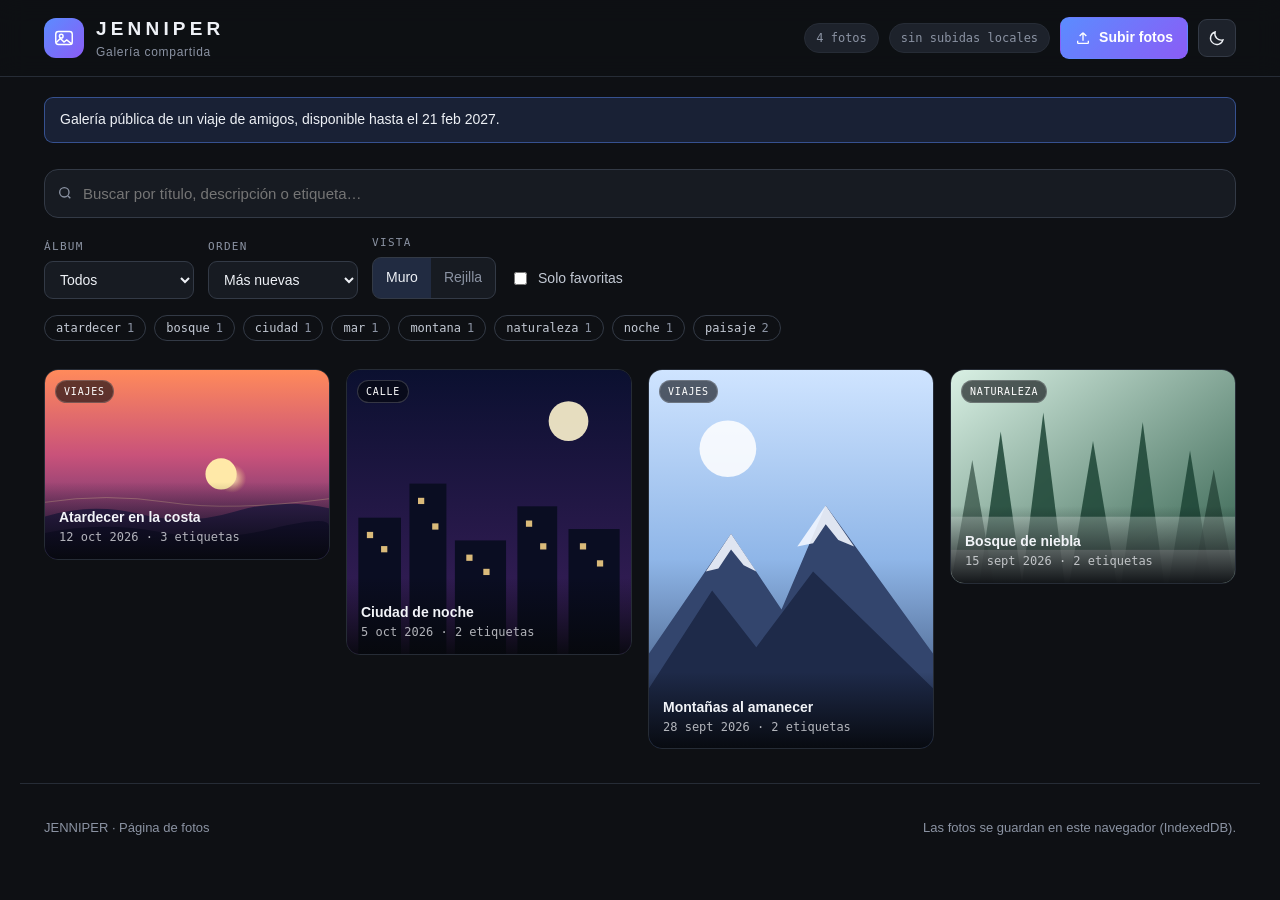
==== index.html @ 77d4f64d "JENNIPER: galeria de fotos para GitLab Pages (muro, lightbox, manifests, herramientas R2)" ====
<!DOCTYPE html>
<html lang="es" data-theme="dark">
<head>
<meta charset="utf-8">
<meta name="viewport" content="width=device-width, initial-scale=1">
<title>JENNIPER · Galería compartida</title>
<meta name="description" content="Galería de fotos para compartir: sube, organiza por álbumes y etiquetas, comenta y descarga.">
<link rel="stylesheet" href="assets/css/styles.css">
<link rel="icon" href="assets/img/favicon.svg" type="image/svg+xml">
</head>
<body>

<a class="skip" href="#galeria">Saltar al contenido</a>

<header class="top">
  <div class="wrap top-inner">
    <div class="brand">
      <span class="brand-mark" aria-hidden="true">
        <svg viewBox="0 0 24 24" width="22" height="22" fill="none" stroke="currentColor" stroke-width="1.6">
          <rect x="3" y="5" width="18" height="14" rx="3"/><circle cx="9" cy="10" r="2"/><path d="M3.5 17l4.5-4.5 4 4 3-2.5L21 19"/>
        </svg>
      </span>
      <div>
        <h1>JENNIPER</h1>
        <p class="brand-sub">Galería compartida</p>
      </div>
    </div>

    <div class="top-actions">
      <span class="chip chip-quiet" id="statFotos">0 fotos</span>
      <span class="chip chip-quiet" id="statPeso">0 MB</span>
      <button class="btn primary" id="btnSubir">
        <svg viewBox="0 0 24 24" width="16" height="16" fill="none" stroke="currentColor" stroke-width="2"><path d="M12 16V4m0 0L7 9m5-5l5 5"/><path d="M4 16v3a1 1 0 001 1h14a1 1 0 001-1v-3"/></svg>
        Subir fotos
      </button>
      <button class="btn icon" id="btnTema" title="Cambiar tema" aria-label="Cambiar tema">
        <svg viewBox="0 0 24 24" width="18" height="18" fill="none" stroke="currentColor" stroke-width="1.8"><path d="M20 14.5A8.5 8.5 0 019.5 4a8.5 8.5 0 1010.5 10.5z"/></svg>
      </button>
    </div>
  </div>
</header>

<main class="wrap">

  <p class="aviso" id="aviso" hidden></p>

  <!-- ========== barra de herramientas ========== -->
  <section class="toolbar" aria-label="Filtros">
    <div class="search">
      <svg viewBox="0 0 24 24" width="16" height="16" fill="none" stroke="currentColor" stroke-width="2"><circle cx="11" cy="11" r="7"/><path d="M20 20l-3.5-3.5"/></svg>
      <input type="search" id="q" placeholder="Buscar por título, descripción o etiqueta…" aria-label="Buscar fotos">
    </div>

    <div class="toolbar-row">
      <label class="field">
        <span>Álbum</span>
        <select id="fAlbum"><option value="">Todos</option></select>
      </label>
      <label class="field">
        <span>Orden</span>
        <select id="fOrden">
          <option value="nuevas">Más nuevas</option>
          <option value="antiguas">Más antiguas</option>
          <option value="titulo">Título A→Z</option>
          <option value="tamano">Tamaño</option>
        </select>
      </label>
      <div class="field">
        <span>Vista</span>
        <div class="seg" role="group" aria-label="Cambiar vista">
          <button class="seg-btn is-on" data-view="masonry" title="Muro">Muro</button>
          <button class="seg-btn" data-view="grid" title="Rejilla">Rejilla</button>
        </div>
      </div>
      <label class="check">
        <input type="checkbox" id="fFavs"> <span>Solo favoritas</span>
      </label>
    </div>

    <div class="tags" id="fTags" aria-label="Filtrar por etiqueta"></div>
  </section>

  <!-- ========== zona de subida ========== -->
  <section class="uploader" id="uploader" hidden>
    <div class="uploader-head">
      <h2>Nuevas fotos</h2>
      <button class="btn ghost" id="btnCancelarSubida">Cancelar</button>
    </div>
    <div class="uploader-meta">
      <label class="field"><span>Álbum</span><input type="text" id="upAlbum" placeholder="Viajes"></label>
      <label class="field"><span>Etiquetas</span><input type="text" id="upTags" placeholder="paisaje, mar"></label>
      <label class="field"><span>Fecha</span><input type="date" id="upFecha"></label>
    </div>
    <ul class="up-list" id="upList"></ul>
    <div class="uploader-foot">
      <span class="muted" id="upResumen">0 archivos</span>
      <button class="btn primary" id="btnPublicar">Publicar en la galería</button>
    </div>
  </section>

  <!-- ========== galería ========== -->
  <section id="galeria" class="galeria masonry" aria-live="polite"></section>

  <div class="empty" id="vacio" hidden>
    <h3>No hay fotos que mostrar</h3>
    <p>Sube imágenes o cambia los filtros de búsqueda.</p>
  </div>
</main>

<footer class="foot wrap">
  <span>JENNIPER · Página de fotos</span>
  <span class="muted">Las fotos se guardan en este navegador (IndexedDB).</span>
</footer>

<!-- ========== lightbox ========== -->
<div class="lb" id="lb" hidden aria-modal="true" role="dialog" aria-label="Visor de foto">
  <button class="lb-close" id="lbClose" aria-label="Cerrar">
    <svg viewBox="0 0 24 24" width="20" height="20" fill="none" stroke="currentColor" stroke-width="2"><path d="M6 6l12 12M18 6L6 18"/></svg>
  </button>
  <button class="lb-nav lb-prev" id="lbPrev" aria-label="Anterior">
    <svg viewBox="0 0 24 24" width="24" height="24" fill="none" stroke="currentColor" stroke-width="2"><path d="M15 5l-7 7 7 7"/></svg>
  </button>
  <button class="lb-nav lb-next" id="lbNext" aria-label="Siguiente">
    <svg viewBox="0 0 24 24" width="24" height="24" fill="none" stroke="currentColor" stroke-width="2"><path d="M9 5l7 7-7 7"/></svg>
  </button>

  <figure class="lb-figure">
    <img id="lbImg" alt="">
    <figcaption class="lb-cap">
      <div class="lb-titulo">
        <h3 id="lbTitle"></h3>
        <p id="lbMeta" class="muted"></p>
      </div>

      <div class="lb-acciones">
        <button class="btn ghost" id="lbFav" title="Marcar como favorita">
          <span id="lbFavIcon">♡</span> <span id="lbFavTxt">Favorita</span>
        </button>
        <button class="btn ghost" id="lbCopiar" title="Copiar enlace a esta foto">Copiar enlace</button>
        <button class="btn ghost" id="lbDescargar" title="Descargar imagen">Descargar</button>
        <button class="btn danger" id="lbBorrar" title="Eliminar foto">Eliminar</button>
      </div>

      <div class="lb-tags" id="lbTags"></div>

      <div class="lb-comments">
        <h4>Comentarios <span class="muted" id="lbNumComments"></span></h4>
        <ul id="lbComments" class="comments"></ul>
        <form class="comment-form" id="lbForm">
          <input type="text" id="lbAutor" placeholder="Tu nombre" aria-label="Tu nombre" maxlength="40">
          <input type="text" id="lbTexto" placeholder="Escribe un comentario…" aria-label="Comentario" maxlength="500" required>
          <button class="btn" type="submit">Enviar</button>
        </form>
      </div>
    </figcaption>
  </figure>
</div>

<!-- ========== toast ========== -->
<div class="toasts" id="toasts" aria-live="polite"></div>

<input type="file" id="fileInput" accept="image/*" multiple hidden>
<input type="file" id="dropInput" accept="image/*" multiple hidden>

<script src="assets/js/db.js"></script>
<script src="assets/js/app.js"></script>
</body>
</html>
---- assets/css/styles.css ----
/* =========================================================
   JENNIPER · Galería compartida — estilos
   Tema oscuro por defecto, tema claro con data-theme="light"
   ========================================================= */

:root{
  --bg:#0e1014;
  --bg-soft:#15181e;
  --surface:#171b22;
  --surface-2:#1d222b;
  --ink:#eef1f6;
  --ink-soft:#c3c9d4;
  --muted:#8b93a3;
  --line:#262c36;
  --line-strong:#333a46;
  --accent:#5b8cff;
  --accent-2:#8b5cf6;
  --accent-soft:rgba(91,140,255,.14);
  --danger:#ef5a5a;
  --ok:#3fbf7f;
  --radius:14px;
  --radius-sm:9px;
  --shadow:0 10px 30px rgba(0,0,0,.35);
  --mono:ui-monospace,SFMono-Regular,Menlo,Consolas,monospace;
  --sans:-apple-system,BlinkMacSystemFont,"Segoe UI",Roboto,Helvetica,Arial,sans-serif;
}

[data-theme="light"]{
  --bg:#f6f6f4;
  --bg-soft:#ffffff;
  --surface:#ffffff;
  --surface-2:#f1f2f4;
  --ink:#15181d;
  --ink-soft:#3c424c;
  --muted:#6b7280;
  --line:#e4e4df;
  --line-strong:#d2d2cb;
  --accent:#2f6bdc;
  --accent-2:#6d3fd6;
  --accent-soft:rgba(47,107,220,.10);
  --shadow:0 10px 28px rgba(20,24,30,.12);
}

*{box-sizing:border-box}
html{scroll-behavior:smooth}
body{
  margin:0;background:var(--bg);color:var(--ink);
  font-family:var(--sans);font-size:16px;line-height:1.55;
  -webkit-font-smoothing:antialiased;
}
img{max-width:100%;display:block}
a{color:inherit}
.muted{color:var(--muted)}
.wrap{max-width:1240px;margin:0 auto;padding:0 24px}
.skip{position:absolute;left:-9999px}
.skip:focus{left:12px;top:12px;background:var(--surface);padding:8px 12px;border-radius:8px;z-index:100}

/* ---------------- header ---------------- */
.top{
  position:sticky;top:0;z-index:40;
  background:color-mix(in srgb, var(--bg) 88%, transparent);
  backdrop-filter:blur(12px);
  border-bottom:1px solid var(--line);
}
.top-inner{display:flex;align-items:center;justify-content:space-between;gap:16px;padding-top:14px;padding-bottom:14px;flex-wrap:wrap}
.brand{display:flex;align-items:center;gap:12px}
.brand-mark{
  display:grid;place-items:center;width:40px;height:40px;border-radius:12px;
  background:linear-gradient(135deg,var(--accent),var(--accent-2));color:#fff;flex:none;
}
.brand h1{margin:0;font-size:19px;letter-spacing:.22em;font-weight:600}
.brand-sub{margin:0;font-size:12px;color:var(--muted);letter-spacing:.06em}
.top-actions{display:flex;align-items:center;gap:10px;flex-wrap:wrap}

/* ---------------- botones ---------------- */
.btn{
  display:inline-flex;align-items:center;gap:8px;cursor:pointer;
  background:var(--surface-2);color:var(--ink);border:1px solid var(--line-strong);
  padding:9px 14px;border-radius:var(--radius-sm);font:inherit;font-size:14px;
  transition:transform .08s ease, background .15s ease, border-color .15s ease;
}
.btn:hover{background:color-mix(in srgb,var(--surface-2) 70%, var(--accent) 30%);border-color:var(--accent)}
.btn:active{transform:translateY(1px)}
.btn.primary{background:linear-gradient(135deg,var(--accent),var(--accent-2));border-color:transparent;color:#fff;font-weight:600}
.btn.primary:hover{filter:brightness(1.08)}
.btn.ghost{background:transparent}
.btn.danger{background:transparent;border-color:color-mix(in srgb,var(--danger) 45%, transparent);color:var(--danger)}
.btn.danger:hover{background:color-mix(in srgb,var(--danger) 16%, transparent);border-color:var(--danger)}
.btn.icon{padding:9px;width:38px;height:38px;justify-content:center}
.chip{
  display:inline-flex;align-items:center;gap:6px;padding:5px 11px;border-radius:999px;
  font-size:12px;font-family:var(--mono);background:var(--surface-2);border:1px solid var(--line);
}
.chip-quiet{color:var(--muted)}
.chip-tag{
  cursor:pointer;background:transparent;border:1px solid var(--line-strong);color:var(--ink-soft);
  transition:background .15s,border-color .15s,color .15s;
}
.chip-tag:hover{border-color:var(--accent);color:var(--ink)}
.chip-tag.is-on{background:var(--accent-soft);border-color:var(--accent);color:var(--ink)}
.chip-local{border-color:color-mix(in srgb,var(--ok) 50%, transparent);color:var(--ok)}

/* ---------------- aviso de cierre ---------------- */
.aviso{
  margin:20px 0 0;padding:11px 15px;border-radius:var(--radius-sm);font-size:14px;
  border:1px solid color-mix(in srgb,var(--accent) 45%, transparent);
  background:var(--accent-soft);color:var(--ink);
}
.aviso.is-cerrada{
  border-color:color-mix(in srgb,var(--danger) 55%, transparent);
  background:color-mix(in srgb,var(--danger) 12%, transparent);
}
body.galeria-cerrada .toolbar,
body.galeria-cerrada .galeria,
body.galeria-cerrada .empty{display:none}

/* ---------------- toolbar ---------------- */
.toolbar{padding:26px 0 6px}
.search{position:relative;display:flex;align-items:center;gap:9px}
.search svg{position:absolute;left:13px;color:var(--muted);pointer-events:none}
.search input{
  width:100%;background:var(--surface);border:1px solid var(--line-strong);color:var(--ink);
  padding:12px 14px 12px 38px;border-radius:var(--radius);font:inherit;font-size:15px;
}
.search input:focus{outline:none;border-color:var(--accent);box-shadow:0 0 0 3px var(--accent-soft)}
.toolbar-row{display:flex;flex-wrap:wrap;gap:14px;align-items:end;margin-top:16px}
.field{display:flex;flex-direction:column;gap:6px}
.field>span{font-size:11px;letter-spacing:.12em;text-transform:uppercase;color:var(--muted);font-family:var(--mono)}
.field input,.field select{
  background:var(--surface);border:1px solid var(--line-strong);color:var(--ink);
  padding:9px 11px;border-radius:var(--radius-sm);font:inherit;font-size:14px;min-width:150px;
}
.field input:focus,.field select:focus{outline:none;border-color:var(--accent)}
.check{display:inline-flex;align-items:center;gap:8px;font-size:14px;color:var(--ink-soft);padding-bottom:9px}
.seg{display:inline-flex;background:var(--surface);border:1px solid var(--line-strong);border-radius:var(--radius-sm);overflow:hidden}
.seg-btn{
  cursor:pointer;background:transparent;border:0;color:var(--muted);padding:9px 13px;font:inherit;font-size:14px;
}
.seg-btn.is-on{background:var(--accent-soft);color:var(--ink)}
.tags{display:flex;flex-wrap:wrap;gap:8px;margin-top:16px;min-height:10px}

/* ---------------- uploader ---------------- */
.uploader{
  margin:22px 0 0;background:var(--surface);border:1px solid var(--line-strong);
  border-radius:var(--radius);padding:18px;
}
.uploader-head{display:flex;align-items:center;justify-content:space-between;gap:12px}
.uploader-head h2{margin:0;font-size:16px;letter-spacing:.02em}
.uploader-meta{display:flex;flex-wrap:wrap;gap:14px;margin:16px 0}
.up-list{list-style:none;margin:0;padding:0;display:flex;flex-direction:column;gap:10px;max-height:340px;overflow:auto}
.up-item{
  display:flex;align-items:center;gap:12px;background:var(--surface-2);
  border:1px solid var(--line);border-radius:var(--radius-sm);padding:8px;
}
.up-item img{width:62px;height:62px;object-fit:cover;border-radius:8px;flex:none;background:var(--bg-soft)}
.up-item .up-name{font-size:12px;color:var(--muted);font-family:var(--mono);margin:0 0 4px;word-break:break-all}
.up-item input{flex:1;min-width:140px}
.up-item input[type=text]{
  background:var(--bg-soft);border:1px solid var(--line);color:var(--ink);
  padding:8px 10px;border-radius:8px;font:inherit;font-size:14px;
}
.up-item input[type=text]:focus{outline:none;border-color:var(--accent)}
.uploader-foot{display:flex;align-items:center;justify-content:space-between;gap:12px;margin-top:16px;flex-wrap:wrap}

/* ---------------- galería ---------------- */
.galeria{margin-top:22px}
.galeria.masonry{column-count:4;column-gap:16px}
.galeria.grid{display:grid;grid-template-columns:repeat(auto-fill,minmax(240px,1fr));gap:16px}

.card{
  position:relative;break-inside:avoid;margin:0 0 16px;border-radius:var(--radius);
  overflow:hidden;background:var(--surface);border:1px solid var(--line);
  cursor:zoom-in;transition:transform .18s ease, box-shadow .18s ease, border-color .18s ease;
}
.galeria.grid .card{margin:0;aspect-ratio:4/3}
.card:hover{transform:translateY(-3px);box-shadow:var(--shadow);border-color:var(--line-strong)}
.card img{width:100%;height:auto;background:var(--bg-soft)}
.galeria.grid .card img{height:100%;object-fit:cover}
.card-body{
  position:absolute;left:0;right:0;bottom:0;padding:26px 14px 12px;
  background:linear-gradient(to top, rgba(6,8,12,.92), rgba(6,8,12,0));
  color:#f2f4f8;
}
.card-body h3{margin:0;font-size:14px;font-weight:600;line-height:1.3}
.card-body p{margin:2px 0 0;font-size:12px;color:rgba(242,244,248,.72);font-family:var(--mono)}
.card-top{position:absolute;top:10px;left:10px;right:10px;display:flex;justify-content:space-between;gap:8px}
.badge{
  font-size:10px;font-family:var(--mono);letter-spacing:.08em;text-transform:uppercase;
  background:rgba(6,8,12,.62);color:#fff;border:1px solid rgba(255,255,255,.18);
  padding:3px 8px;border-radius:999px;backdrop-filter:blur(6px);
}
.fav-flag{position:absolute;top:10px;right:10px;font-size:16px;color:#ff7aa2;text-shadow:0 1px 6px rgba(0,0,0,.5)}
.fav-flag[hidden]{display:none}
.card-local{position:absolute;bottom:10px;right:10px}

.empty{padding:70px 20px;text-align:center;border:1px dashed var(--line-strong);border-radius:var(--radius);margin-top:22px}
.empty h3{margin:0 0 6px;font-size:18px}
.empty p{margin:0;color:var(--muted)}

/* ---------------- lightbox ---------------- */
.lb{
  position:fixed;inset:0;z-index:80;background:rgba(5,7,10,.92);
  display:grid;place-items:center;padding:24px;backdrop-filter:blur(4px);
}
.lb[hidden]{display:none}
.lb-figure{
  margin:0;display:grid;grid-template-columns:minmax(0,1fr) 340px;gap:0;
  width:min(1180px,100%);max-height:92vh;
  background:var(--bg-soft);border:1px solid var(--line-strong);border-radius:var(--radius);overflow:hidden;
}
.lb-figure img{
  width:100%;height:100%;max-height:92vh;object-fit:contain;background:#05070a;
}
.lb-cap{padding:18px;overflow:auto;max-height:92vh;border-left:1px solid var(--line)}
.lb-titulo h3{margin:0 0 4px;font-size:18px}
.lb-titulo p{margin:0;font-size:12px;font-family:var(--mono)}
.lb-acciones{display:flex;flex-wrap:wrap;gap:8px;margin:16px 0}
.lb-acciones .btn{font-size:13px;padding:8px 11px}
.lb-tags{display:flex;flex-wrap:wrap;gap:6px;margin-bottom:16px}
.lb-comments{border-top:1px solid var(--line);padding-top:14px}
.lb-comments h4{margin:0 0 10px;font-size:13px;letter-spacing:.1em;text-transform:uppercase;color:var(--muted);font-family:var(--mono)}
.comments{list-style:none;margin:0 0 12px;padding:0;display:flex;flex-direction:column;gap:10px;max-height:220px;overflow:auto}
.comments li{background:var(--surface);border:1px solid var(--line);border-radius:10px;padding:9px 11px}
.comments .c-head{display:flex;justify-content:space-between;gap:8px;font-size:12px;font-family:var(--mono);color:var(--muted);margin-bottom:3px}
.comments .c-text{margin:0;font-size:14px;white-space:pre-wrap;word-break:break-word}
.comment-form{display:flex;flex-direction:column;gap:8px}
.comment-form input{
  background:var(--surface);border:1px solid var(--line-strong);color:var(--ink);
  padding:9px 11px;border-radius:var(--radius-sm);font:inherit;font-size:14px;width:100%;
}
.comment-form input:focus{outline:none;border-color:var(--accent)}
.lb-close,.lb-nav{
  position:absolute;display:grid;place-items:center;cursor:pointer;
  background:rgba(255,255,255,.08);border:1px solid rgba(255,255,255,.16);color:#fff;
  width:42px;height:42px;border-radius:50%;z-index:2;
}
.lb-close{top:18px;right:18px}
.lb-prev{left:18px;top:50%;transform:translateY(-50%)}
.lb-next{right:18px;top:50%;transform:translateY(-50%)}
.lb-close:hover,.lb-nav:hover{background:rgba(255,255,255,.2)}

/* ---------------- toasts ---------------- */
.toasts{position:fixed;right:18px;bottom:18px;display:flex;flex-direction:column;gap:8px;z-index:120}
.toast{
  background:var(--surface);border:1px solid var(--line-strong);border-left:3px solid var(--accent);
  border-radius:10px;padding:11px 14px;font-size:14px;box-shadow:var(--shadow);max-width:340px;
  animation:pop .18s ease;
}
.toast.ok{border-left-color:var(--ok)}
.toast.err{border-left-color:var(--danger)}
@keyframes pop{from{opacity:0;transform:translateY(8px)}to{opacity:1;transform:none}}

/* ---------------- footer ---------------- */
.foot{display:flex;justify-content:space-between;gap:12px;flex-wrap:wrap;padding-top:34px;padding-bottom:34px;font-size:13px;color:var(--muted);border-top:1px solid var(--line);margin-top:34px}

/* ---------------- responsive ---------------- */
@media (max-width:1100px){
  .galeria.masonry{column-count:3}
  .lb-figure{grid-template-columns:minmax(0,1fr);grid-template-rows:minmax(0,1fr) auto}
  .lb-figure img{max-height:56vh}
  .lb-cap{border-left:0;border-top:1px solid var(--line);max-height:38vh}
}
@media (max-width:760px){
  .wrap{padding:0 16px}
  .galeria.masonry{column-count:2}
  .brand-sub{display:none}
  .toolbar-row{gap:10px}
  .field input,.field select{min-width:0;width:100%}
  .field{flex:1 1 140px}
  .lb{padding:0}
  .lb-figure{width:100%;max-height:100vh;border-radius:0;border:0}
}
@media (max-width:420px){
  .galeria.masonry{column-count:1}
  .galeria.grid{grid-template-columns:1fr 1fr}
}
@media (prefers-reduced-motion:reduce){
  *{animation:none!important;transition:none!important}
}
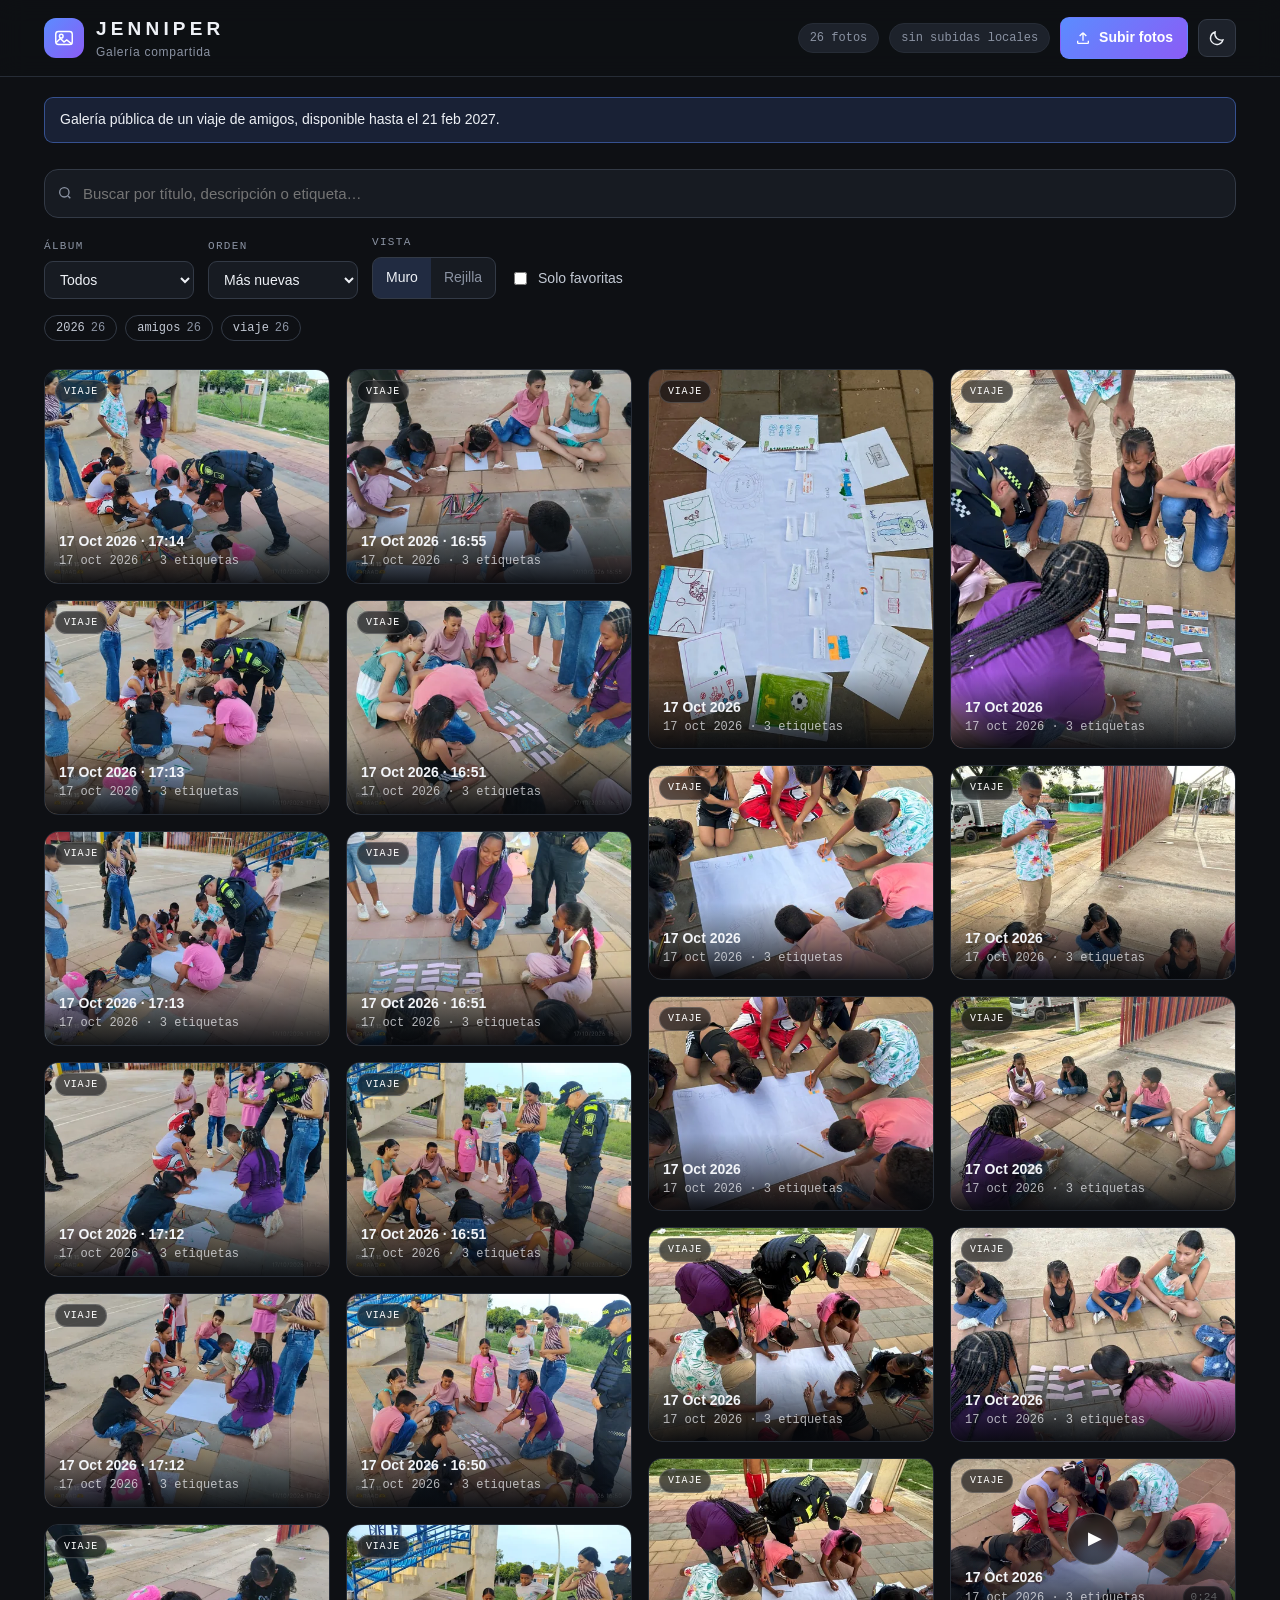
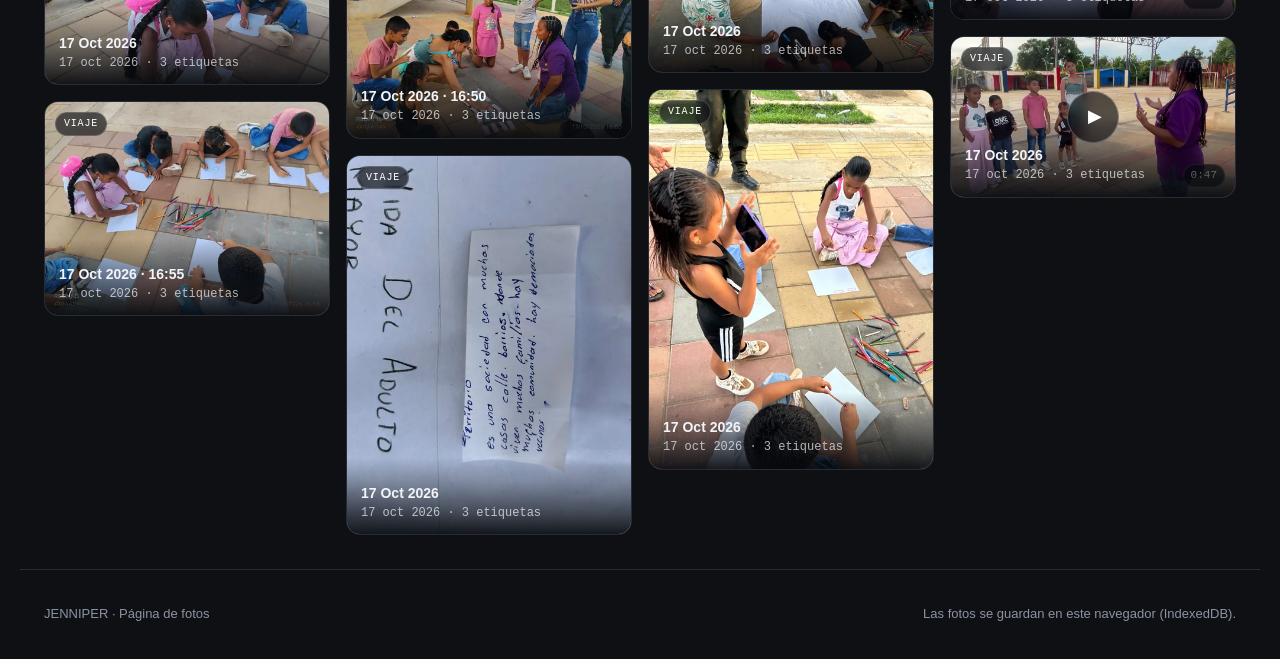
==== commit e8e23c94: "Album real: 24 fotos + 2 videos optimizados, soporte de video en la galeria, workflow de cierre corr" ====
--- a/index.html
+++ b/index.html
@@ -125,7 +125,10 @@
   </button>
 
   <figure class="lb-figure">
-    <img id="lbImg" alt="">
+    <div class="lb-media">
+      <img id="lbImg" alt="">
+      <video id="lbVideo" controls playsinline preload="metadata" hidden></video>
+    </div>
     <figcaption class="lb-cap">
       <div class="lb-titulo">
         <h3 id="lbTitle"></h3>
--- a/assets/css/styles.css
+++ b/assets/css/styles.css
@@ -175,6 +175,7 @@
 .galeria.grid .card{margin:0;aspect-ratio:4/3}
 .card:hover{transform:translateY(-3px);box-shadow:var(--shadow);border-color:var(--line-strong)}
 .card img{width:100%;height:auto;background:var(--bg-soft)}
+.thumb-vacio{width:100%;aspect-ratio:4/3;background:linear-gradient(135deg,var(--surface-2),var(--bg-soft))}
 .galeria.grid .card img{height:100%;object-fit:cover}
 .card-body{
   position:absolute;left:0;right:0;bottom:0;padding:26px 14px 12px;
@@ -192,6 +193,17 @@
 .fav-flag{position:absolute;top:10px;right:10px;font-size:16px;color:#ff7aa2;text-shadow:0 1px 6px rgba(0,0,0,.5)}
 .fav-flag[hidden]{display:none}
 .card-local{position:absolute;bottom:10px;right:10px}
+.play-badge{
+  position:absolute;left:50%;top:50%;transform:translate(-50%,-50%);
+  width:52px;height:52px;border-radius:50%;display:grid;place-items:center;
+  background:rgba(6,8,12,.62);border:1px solid rgba(255,255,255,.28);
+  color:#fff;font-size:18px;padding-left:4px;backdrop-filter:blur(6px);
+}
+.dur{
+  position:absolute;right:10px;bottom:10px;font-family:var(--mono);font-size:11px;
+  background:rgba(6,8,12,.66);color:#fff;padding:2px 7px;border-radius:999px;
+  border:1px solid rgba(255,255,255,.16);
+}
 
 .empty{padding:70px 20px;text-align:center;border:1px dashed var(--line-strong);border-radius:var(--radius);margin-top:22px}
 .empty h3{margin:0 0 6px;font-size:18px}
@@ -211,6 +223,9 @@
 .lb-figure img{
   width:100%;height:100%;max-height:92vh;object-fit:contain;background:#05070a;
 }
+.lb-media{position:relative;display:flex;align-items:center;justify-content:center;min-height:0;background:#05070a}
+.lb-media video{width:100%;max-height:92vh;background:#05070a}
+.lb-media video[hidden]{display:none}
 .lb-cap{padding:18px;overflow:auto;max-height:92vh;border-left:1px solid var(--line)}
 .lb-titulo h3{margin:0 0 4px;font-size:18px}
 .lb-titulo p{margin:0;font-size:12px;font-family:var(--mono)}
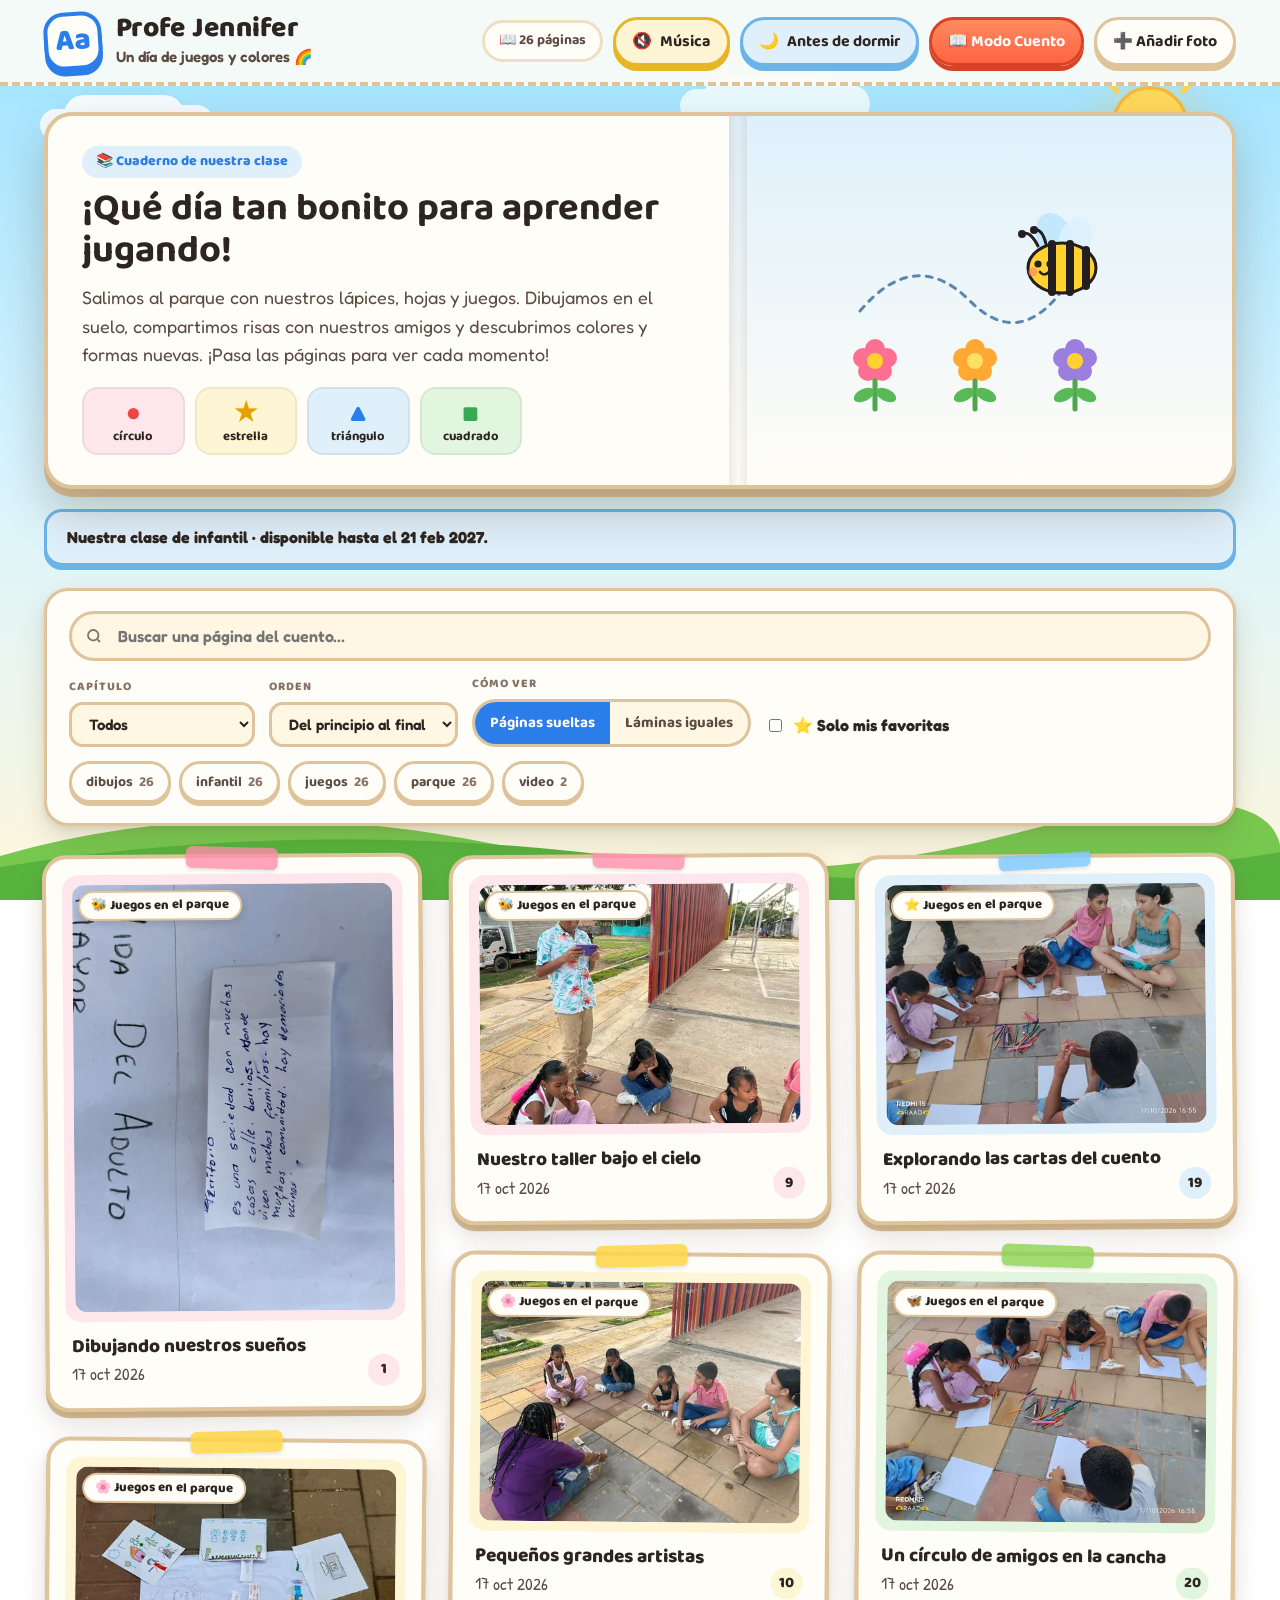
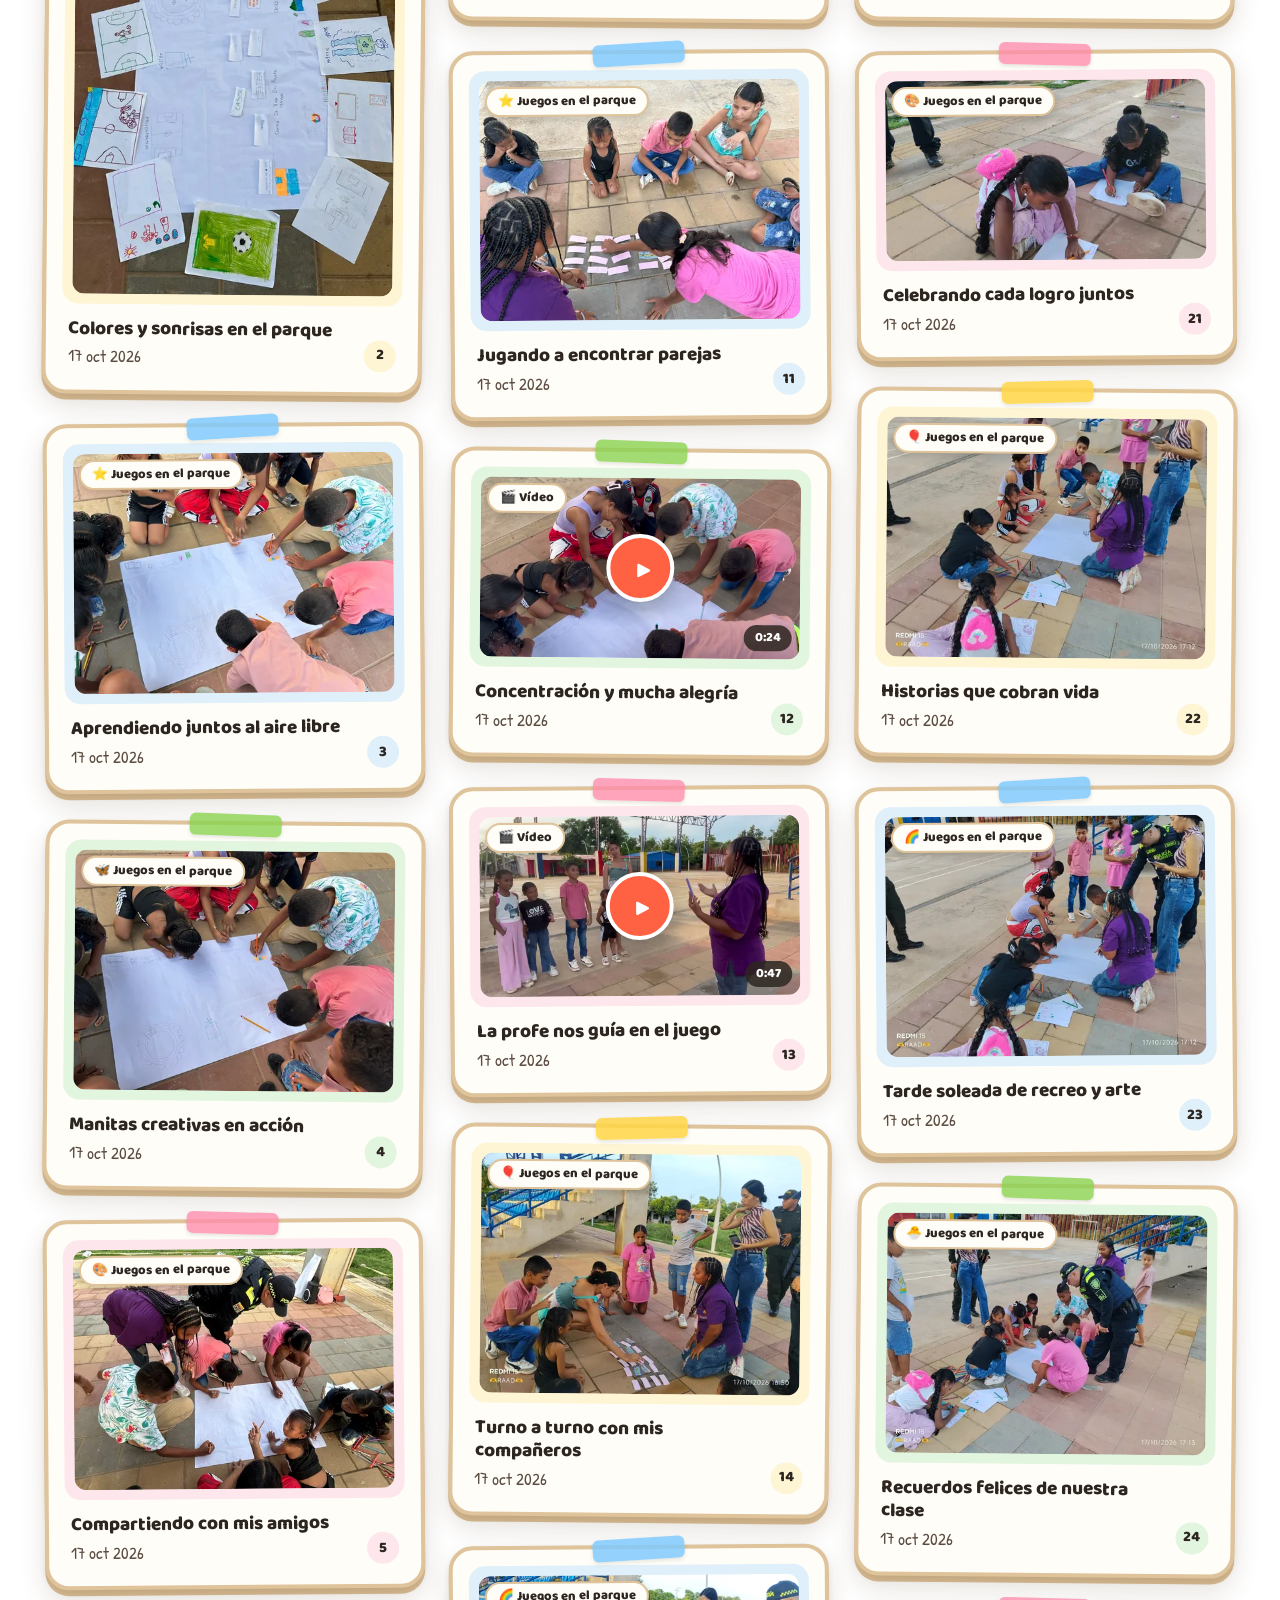
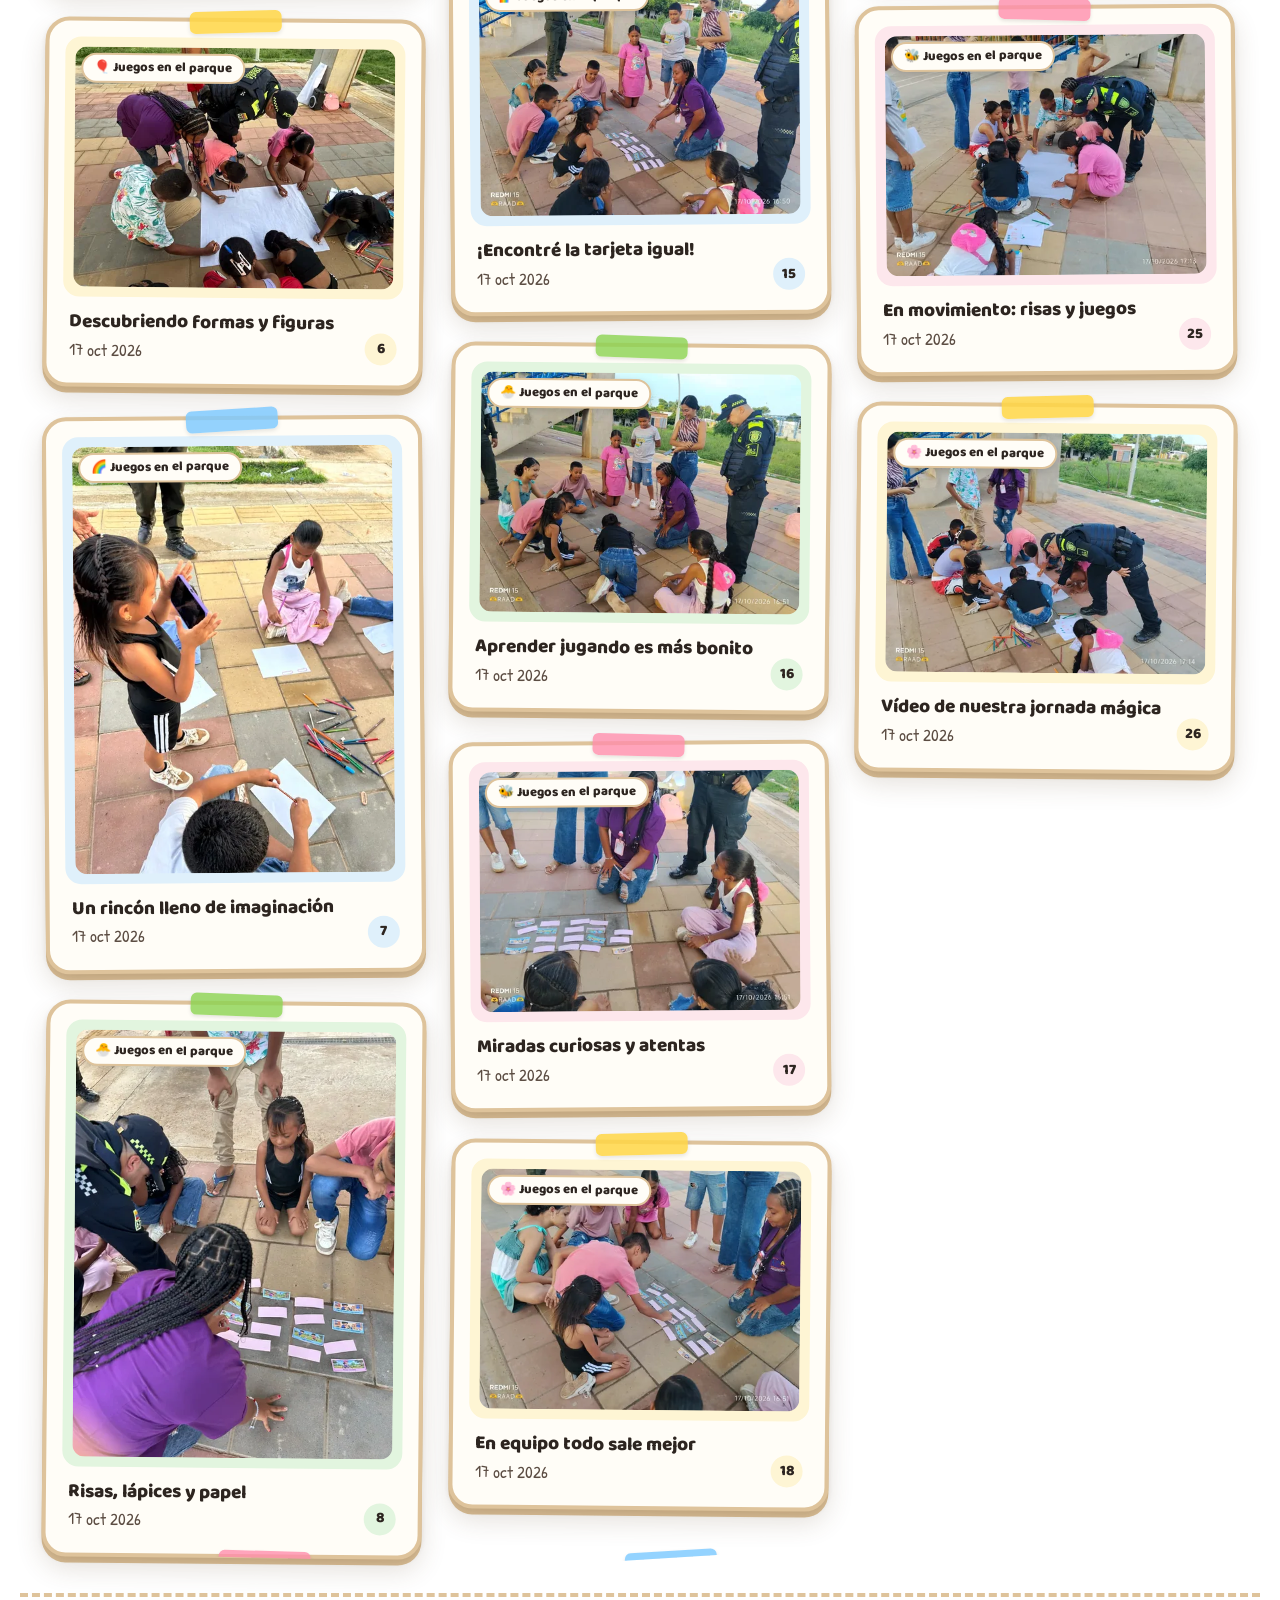
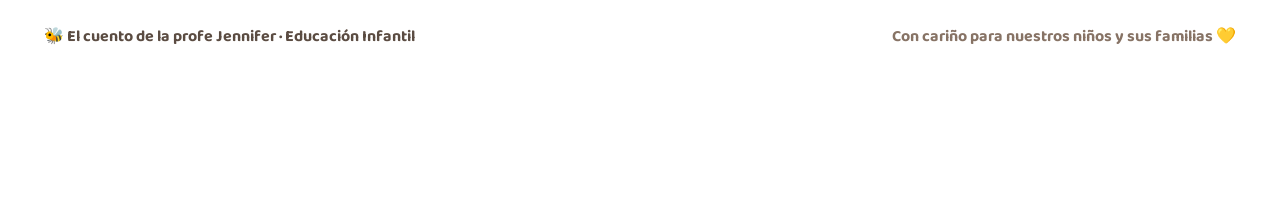
==== commit 5cca56f0: "Diseño Libro de Cuentos Infantil + Modo Cuento 3D + Caja de musica + modo Antes de dormir" ====
--- a/index.html
+++ b/index.html
@@ -1,40 +1,92 @@
 <!DOCTYPE html>
-<html lang="es" data-theme="dark">
+<html lang="es" data-theme="light">
 <head>
 <meta charset="utf-8">
 <meta name="viewport" content="width=device-width, initial-scale=1">
-<title>JENNIPER · Galería compartida</title>
-<meta name="description" content="Galería de fotos para compartir: sube, organiza por álbumes y etiquetas, comenta y descarga.">
+<title>El cuento de la profe Jennifer · Galería infantil</title>
+<meta name="description" content="Álbum ilustrado de actividades, dibujos y juegos al aire libre.">
+<link rel="preconnect" href="https://fonts.googleapis.com">
+<link rel="preconnect" href="https://fonts.gstatic.com" crossorigin>
+<link rel="stylesheet" href="https://fonts.googleapis.com/css2?family=Baloo+2:wght@600;700;800&family=Fredoka:wght@400;500;600;700&family=Patrick+Hand&display=swap">
 <link rel="stylesheet" href="assets/css/styles.css">
 <link rel="icon" href="assets/img/favicon.svg" type="image/svg+xml">
 </head>
 <body>
 
-<a class="skip" href="#galeria">Saltar al contenido</a>
-
+<a class="skip" href="#galeria">Saltar al cuento</a>
+
+<!-- ==================== ESCENA ILUSTRADA DE FONDO ==================== -->
+<div class="escena-fondo" aria-hidden="true">
+  <!-- Sol sonriente (modo día) -->
+  <svg class="astro-sol" viewBox="0 0 160 160">
+    <g class="rayos" stroke="#FFD147" stroke-width="6" stroke-linecap="round">
+      <line x1="80" y1="8" x2="80" y2="24"/><line x1="80" y1="136" x2="80" y2="152"/>
+      <line x1="8" y1="80" x2="24" y2="80"/><line x1="136" y1="80" x2="152" y2="80"/>
+      <line x1="29" y1="29" x2="40" y2="40"/><line x1="120" y1="120" x2="131" y2="131"/>
+      <line x1="131" y1="29" x2="120" y2="40"/><line x1="40" y1="120" x2="29" y2="131"/>
+    </g>
+    <circle cx="80" cy="80" r="44" fill="#FFD95A" stroke="#F6B93B" stroke-width="4"/>
+    <circle cx="64" cy="74" r="4" fill="#5C3D1E"/><circle cx="96" cy="74" r="4" fill="#5C3D1E"/>
+    <circle cx="56" cy="84" r="6" fill="#FF9A76" opacity=".6"/><circle cx="104" cy="84" r="6" fill="#FF9A76" opacity=".6"/>
+    <path d="M66 88 Q80 100 94 88" fill="none" stroke="#5C3D1E" stroke-width="3.5" stroke-linecap="round"/>
+  </svg>
+
+  <!-- Luna dormida y estrellas (modo noche "Antes de dormir") -->
+  <svg class="astro-luna" viewBox="0 0 160 160">
+    <circle cx="80" cy="80" r="46" fill="#FFF3B0" stroke="#F0D778" stroke-width="4"/>
+    <circle cx="64" cy="60" r="7" fill="#F3DC82" opacity=".6"/>
+    <circle cx="102" cy="96" r="10" fill="#F3DC82" opacity=".5"/>
+    <path d="M58 76 Q66 82 74 76" fill="none" stroke="#6E5528" stroke-width="3" stroke-linecap="round"/>
+    <path d="M86 76 Q94 82 102 76" fill="none" stroke="#6E5528" stroke-width="3" stroke-linecap="round"/>
+    <circle cx="54" cy="86" r="6" fill="#F7A8A8" opacity=".55"/><circle cx="106" cy="86" r="6" fill="#F7A8A8" opacity=".55"/>
+    <path d="M70 92 Q80 100 90 92" fill="none" stroke="#6E5528" stroke-width="3" stroke-linecap="round"/>
+  </svg>
+
+  <!-- Nubes esponjosas -->
+  <div class="nube n1"></div>
+  <div class="nube n2"></div>
+  <div class="nube n3"></div>
+  <div class="nube n4"></div>
+
+  <!-- Estrellas nocturnas -->
+  <span class="lucero l1">★</span>
+  <span class="lucero l2">★</span>
+  <span class="lucero l3">✦</span>
+  <span class="lucero l4">★</span>
+  <span class="lucero l5">✦</span>
+  <span class="lucero l6">★</span>
+
+  <!-- Colinas verdes al pie -->
+  <svg class="pradera" viewBox="0 0 1440 170" preserveAspectRatio="none">
+    <path class="colina-atras" d="M0 110 Q260 20 560 95 T1140 80 T1440 95 L1440 170 L0 170 Z"/>
+    <path class="colina-frente" d="M0 125 Q360 55 720 115 T1440 105 L1440 170 L0 170 Z"/>
+  </svg>
+</div>
+
+<!-- ==================== BARRA SUPERIOR TIPO CUENTO ==================== -->
 <header class="top">
   <div class="wrap top-inner">
     <div class="brand">
-      <span class="brand-mark" aria-hidden="true">
-        <svg viewBox="0 0 24 24" width="22" height="22" fill="none" stroke="currentColor" stroke-width="1.6">
-          <rect x="3" y="5" width="18" height="14" rx="3"/><circle cx="9" cy="10" r="2"/><path d="M3.5 17l4.5-4.5 4 4 3-2.5L21 19"/>
-        </svg>
-      </span>
+      <span class="brand-abc" aria-hidden="true">Aa</span>
       <div>
-        <h1>JENNIPER</h1>
-        <p class="brand-sub">Galería compartida</p>
+        <h1 id="tituloWeb">Profe Jennifer</h1>
+        <p class="brand-sub" id="subtituloWeb">Un día de juegos y colores 🌈</p>
       </div>
     </div>
 
     <div class="top-actions">
-      <span class="chip chip-quiet" id="statFotos">0 fotos</span>
-      <span class="chip chip-quiet" id="statPeso">0 MB</span>
-      <button class="btn primary" id="btnSubir">
-        <svg viewBox="0 0 24 24" width="16" height="16" fill="none" stroke="currentColor" stroke-width="2"><path d="M12 16V4m0 0L7 9m5-5l5 5"/><path d="M4 16v3a1 1 0 001 1h14a1 1 0 001-1v-3"/></svg>
-        Subir fotos
+      <span class="chip chip-quiet" id="statFotos">0 páginas</span>
+      <button class="btn btn-musica" id="btnMusica" title="Caja de música" aria-label="Activar o silenciar la caja de música">
+        <span id="iconoMusica">🔇</span> <span class="btn-txt" id="textoMusica">Música</span>
       </button>
-      <button class="btn icon" id="btnTema" title="Cambiar tema" aria-label="Cambiar tema">
-        <svg viewBox="0 0 24 24" width="18" height="18" fill="none" stroke="currentColor" stroke-width="1.8"><path d="M20 14.5A8.5 8.5 0 019.5 4a8.5 8.5 0 1010.5 10.5z"/></svg>
+      <button class="btn btn-noche" id="btnTema" title="Modo Antes de dormir" aria-label="Cambiar entre día y modo Antes de dormir">
+        <span id="iconoTema">🌙</span> <span class="btn-txt" id="textoTema">Antes de dormir</span>
+      </button>
+      <button class="btn primary" id="btnPresentar">
+        📖 Modo Cuento
+      </button>
+      <button class="btn" id="btnSubir" title="Añadir fotos de prueba en este navegador">
+        ➕ Añadir foto
       </button>
     </div>
   </div>
@@ -42,38 +94,104 @@
 
 <main class="wrap">
 
+  <!-- ==================== PORTADA ABIERTA DEL LIBRO ==================== -->
+  <section class="portada-libro" aria-label="Bienvenida al cuento">
+    <div class="portada-izq">
+      <span class="etiqueta-cuento">📚 Cuaderno de nuestra clase</span>
+      <h2 class="portada-titulo">¡Qué día tan bonito para aprender jugando!</h2>
+      <p class="portada-relato">
+        Salimos al parque con nuestros lápices, hojas y juegos. Dibujamos en el suelo,
+        compartimos risas con nuestros amigos y descubrimos colores y formas nuevas.
+        ¡Pasa las páginas para ver cada momento!
+      </p>
+      <div class="portada-figuras" aria-hidden="true">
+        <span class="fig fig-circulo" title="Círculo rojo">●<small>círculo</small></span>
+        <span class="fig fig-estrella" title="Estrella amarilla">★<small>estrella</small></span>
+        <span class="fig fig-triangulo" title="Triángulo azul">▲<small>triángulo</small></span>
+        <span class="fig fig-cuadrado" title="Cuadrado verde">■<small>cuadrado</small></span>
+      </div>
+    </div>
+
+    <div class="portada-der" aria-hidden="true">
+      <!-- Abejita con estela punteada + tres flores (como la lámina "Aa de abeja") -->
+      <svg class="ilustracion-abeja" viewBox="0 0 320 230">
+        <!-- Estela punteada -->
+        <path d="M40 125 Q95 60 150 115 T255 85" fill="none" stroke="#5B86B0" stroke-width="3" stroke-dasharray="6 7" stroke-linecap="round"/>
+        <!-- Alas -->
+        <g class="abeja-grupo">
+          <ellipse cx="235" cy="52" rx="18" ry="26" transform="rotate(-22 235 52)" fill="#BFE6FF" opacity=".88"/>
+          <ellipse cx="255" cy="54" rx="16" ry="24" transform="rotate(18 255 54)" fill="#DDF2FF" opacity=".9"/>
+          <!-- Cuerpo -->
+          <ellipse cx="242" cy="82" rx="34" ry="25" fill="#FFD230" stroke="#231F20" stroke-width="3"/>
+          <path d="M232 58 Q232 82 232 106 M250 58 Q250 82 250 106 M266 64 Q266 82 266 100" stroke="#231F20" stroke-width="8" stroke-linecap="round"/>
+          <!-- Carita -->
+          <circle cx="218" cy="78" r="3.6" fill="#231F20"/>
+          <circle cx="230" cy="78" r="3.6" fill="#231F20"/>
+          <circle cx="213" cy="86" r="4.5" fill="#FF8A65" opacity=".7"/>
+          <path d="M220 86 Q224 91 229 86" fill="none" stroke="#231F20" stroke-width="2.6" stroke-linecap="round"/>
+          <!-- Antenas -->
+          <path d="M218 60 Q210 44 202 48" fill="none" stroke="#231F20" stroke-width="3" stroke-linecap="round"/>
+          <path d="M226 58 Q222 42 214 44" fill="none" stroke="#231F20" stroke-width="3" stroke-linecap="round"/>
+          <circle cx="202" cy="48" r="4" fill="#231F20"/><circle cx="214" cy="44" r="4" fill="#231F20"/>
+        </g>
+        <!-- Tres flores de colores abajo -->
+        <g transform="translate(55,175)">
+          <line x1="0" y1="6" x2="0" y2="48" stroke="#4FA64F" stroke-width="5" stroke-linecap="round"/>
+          <ellipse cx="-11" cy="34" rx="11" ry="6" transform="rotate(-25 -11 34)" fill="#58B957"/>
+          <ellipse cx="11" cy="34" rx="11" ry="6" transform="rotate(25 11 34)" fill="#58B957"/>
+          <g fill="#FF6F91"><circle cx="0" cy="-12" r="10"/><circle cx="12" cy="-3" r="10"/><circle cx="7" cy="10" r="10"/><circle cx="-7" cy="10" r="10"/><circle cx="-12" cy="-3" r="10"/></g>
+          <circle cx="0" cy="0" r="8" fill="#FFD230"/>
+        </g>
+        <g transform="translate(155,175)">
+          <line x1="0" y1="6" x2="0" y2="48" stroke="#4FA64F" stroke-width="5" stroke-linecap="round"/>
+          <ellipse cx="-11" cy="34" rx="11" ry="6" transform="rotate(-25 -11 34)" fill="#58B957"/>
+          <ellipse cx="11" cy="34" rx="11" ry="6" transform="rotate(25 11 34)" fill="#58B957"/>
+          <g fill="#FFA834"><circle cx="0" cy="-12" r="10"/><circle cx="12" cy="-3" r="10"/><circle cx="7" cy="10" r="10"/><circle cx="-7" cy="10" r="10"/><circle cx="-12" cy="-3" r="10"/></g>
+          <circle cx="0" cy="0" r="8" fill="#FFE066"/>
+        </g>
+        <g transform="translate(255,175)">
+          <line x1="0" y1="6" x2="0" y2="48" stroke="#4FA64F" stroke-width="5" stroke-linecap="round"/>
+          <ellipse cx="-11" cy="34" rx="11" ry="6" transform="rotate(-25 -11 34)" fill="#58B957"/>
+          <ellipse cx="11" cy="34" rx="11" ry="6" transform="rotate(25 11 34)" fill="#58B957"/>
+          <g fill="#9B7EDE"><circle cx="0" cy="-12" r="10"/><circle cx="12" cy="-3" r="10"/><circle cx="7" cy="10" r="10"/><circle cx="-7" cy="10" r="10"/><circle cx="-12" cy="-3" r="10"/></g>
+          <circle cx="0" cy="0" r="8" fill="#FFD230"/>
+        </g>
+      </svg>
+    </div>
+  </section>
+
   <p class="aviso" id="aviso" hidden></p>
 
   <!-- ========== barra de herramientas ========== -->
-  <section class="toolbar" aria-label="Filtros">
+  <section class="toolbar" aria-label="Filtros del cuento">
     <div class="search">
-      <svg viewBox="0 0 24 24" width="16" height="16" fill="none" stroke="currentColor" stroke-width="2"><circle cx="11" cy="11" r="7"/><path d="M20 20l-3.5-3.5"/></svg>
-      <input type="search" id="q" placeholder="Buscar por título, descripción o etiqueta…" aria-label="Buscar fotos">
+      <svg viewBox="0 0 24 24" width="18" height="18" fill="none" stroke="currentColor" stroke-width="2.4"><circle cx="11" cy="11" r="7"/><path d="M20 20l-3.5-3.5"/></svg>
+      <input type="search" id="q" placeholder="Buscar una página del cuento…" aria-label="Buscar">
     </div>
 
     <div class="toolbar-row">
       <label class="field">
-        <span>Álbum</span>
+        <span>Capítulo</span>
         <select id="fAlbum"><option value="">Todos</option></select>
       </label>
       <label class="field">
         <span>Orden</span>
         <select id="fOrden">
-          <option value="nuevas">Más nuevas</option>
-          <option value="antiguas">Más antiguas</option>
-          <option value="titulo">Título A→Z</option>
-          <option value="tamano">Tamaño</option>
+          <option value="antiguas">Del principio al final</option>
+          <option value="nuevas">Del final al principio</option>
+          <option value="titulo">Por título A→Z</option>
+          <option value="tamano">Por tamaño</option>
         </select>
       </label>
       <div class="field">
-        <span>Vista</span>
+        <span>Cómo ver</span>
         <div class="seg" role="group" aria-label="Cambiar vista">
-          <button class="seg-btn is-on" data-view="masonry" title="Muro">Muro</button>
-          <button class="seg-btn" data-view="grid" title="Rejilla">Rejilla</button>
+          <button class="seg-btn is-on" data-view="masonry">Páginas sueltas</button>
+          <button class="seg-btn" data-view="grid">Láminas iguales</button>
         </div>
       </div>
       <label class="check">
-        <input type="checkbox" id="fFavs"> <span>Solo favoritas</span>
+        <input type="checkbox" id="fFavs"> <span>⭐ Solo mis favoritas</span>
       </label>
     </div>
 
@@ -83,18 +201,18 @@
   <!-- ========== zona de subida ========== -->
   <section class="uploader" id="uploader" hidden>
     <div class="uploader-head">
-      <h2>Nuevas fotos</h2>
+      <h2>🎨 Pegar nuevas fotos en tu cuaderno</h2>
       <button class="btn ghost" id="btnCancelarSubida">Cancelar</button>
     </div>
     <div class="uploader-meta">
-      <label class="field"><span>Álbum</span><input type="text" id="upAlbum" placeholder="Viajes"></label>
-      <label class="field"><span>Etiquetas</span><input type="text" id="upTags" placeholder="paisaje, mar"></label>
+      <label class="field"><span>Capítulo</span><input type="text" id="upAlbum" placeholder="Actividades"></label>
+      <label class="field"><span>Etiquetas</span><input type="text" id="upTags" placeholder="dibujos, juegos"></label>
       <label class="field"><span>Fecha</span><input type="date" id="upFecha"></label>
     </div>
     <ul class="up-list" id="upList"></ul>
     <div class="uploader-foot">
       <span class="muted" id="upResumen">0 archivos</span>
-      <button class="btn primary" id="btnPublicar">Publicar en la galería</button>
+      <button class="btn primary" id="btnPublicar">Pegar en el álbum</button>
     </div>
   </section>
 
@@ -102,27 +220,21 @@
   <section id="galeria" class="galeria masonry" aria-live="polite"></section>
 
   <div class="empty" id="vacio" hidden>
-    <h3>No hay fotos que mostrar</h3>
-    <p>Sube imágenes o cambia los filtros de búsqueda.</p>
+    <h3>¡Esta página del cuento está en blanco! 🐣</h3>
+    <p>Cambia los filtros de arriba para ver todas las fotos y vídeos.</p>
   </div>
 </main>
 
 <footer class="foot wrap">
-  <span>JENNIPER · Página de fotos</span>
-  <span class="muted">Las fotos se guardan en este navegador (IndexedDB).</span>
+  <span>🐝 El cuento de la profe Jennifer · Educación Infantil</span>
+  <span class="muted">Con cariño para nuestros niños y sus familias 💛</span>
 </footer>
 
 <!-- ========== lightbox ========== -->
-<div class="lb" id="lb" hidden aria-modal="true" role="dialog" aria-label="Visor de foto">
-  <button class="lb-close" id="lbClose" aria-label="Cerrar">
-    <svg viewBox="0 0 24 24" width="20" height="20" fill="none" stroke="currentColor" stroke-width="2"><path d="M6 6l12 12M18 6L6 18"/></svg>
-  </button>
-  <button class="lb-nav lb-prev" id="lbPrev" aria-label="Anterior">
-    <svg viewBox="0 0 24 24" width="24" height="24" fill="none" stroke="currentColor" stroke-width="2"><path d="M15 5l-7 7 7 7"/></svg>
-  </button>
-  <button class="lb-nav lb-next" id="lbNext" aria-label="Siguiente">
-    <svg viewBox="0 0 24 24" width="24" height="24" fill="none" stroke="currentColor" stroke-width="2"><path d="M9 5l7 7-7 7"/></svg>
-  </button>
+<div class="lb" id="lb" hidden aria-modal="true" role="dialog" aria-label="Página del cuento">
+  <button class="lb-close" id="lbClose" aria-label="Cerrar">✕</button>
+  <button class="lb-nav lb-prev" id="lbPrev" aria-label="Página anterior">◀</button>
+  <button class="lb-nav lb-next" id="lbNext" aria-label="Página siguiente">▶</button>
 
   <figure class="lb-figure">
     <div class="lb-media">
@@ -136,36 +248,74 @@
       </div>
 
       <div class="lb-acciones">
-        <button class="btn ghost" id="lbFav" title="Marcar como favorita">
-          <span id="lbFavIcon">♡</span> <span id="lbFavTxt">Favorita</span>
+        <button class="btn ghost" id="lbFav" title="Guardar como favorita">
+          <span id="lbFavIcon">☆</span> <span id="lbFavTxt">Favorita</span>
         </button>
-        <button class="btn ghost" id="lbCopiar" title="Copiar enlace a esta foto">Copiar enlace</button>
-        <button class="btn ghost" id="lbDescargar" title="Descargar imagen">Descargar</button>
-        <button class="btn danger" id="lbBorrar" title="Eliminar foto">Eliminar</button>
+        <button class="btn ghost" id="lbCopiar" title="Copiar enlace directo">🔗 Copiar enlace</button>
+        <button class="btn ghost" id="lbDescargar" title="Guardar foto o vídeo">⬇️ Guardar</button>
+        <button class="btn danger" id="lbBorrar" title="Quitar">🗑️ Quitar</button>
       </div>
 
       <div class="lb-tags" id="lbTags"></div>
 
       <div class="lb-comments">
-        <h4>Comentarios <span class="muted" id="lbNumComments"></span></h4>
+        <h4>💬 Mensajes de la familia <span class="muted" id="lbNumComments"></span></h4>
         <ul id="lbComments" class="comments"></ul>
         <form class="comment-form" id="lbForm">
-          <input type="text" id="lbAutor" placeholder="Tu nombre" aria-label="Tu nombre" maxlength="40">
-          <input type="text" id="lbTexto" placeholder="Escribe un comentario…" aria-label="Comentario" maxlength="500" required>
-          <button class="btn" type="submit">Enviar</button>
+          <input type="text" id="lbAutor" placeholder="Tu nombre (mamá, papá, profe…)" aria-label="Tu nombre" maxlength="40">
+          <input type="text" id="lbTexto" placeholder="Escribe un mensaje bonito…" aria-label="Mensaje" maxlength="500" required>
+          <button class="btn primary" type="submit">Dejar mensaje 💌</button>
         </form>
       </div>
     </figcaption>
   </figure>
 </div>
 
+<!-- ========== modo presentación ("Modo Cuento") ========== -->
+<div class="present" id="present" hidden aria-modal="true" role="dialog" aria-label="Modo Cuento">
+  <div class="present-libro">
+    <div class="present-escena" id="presentEscena">
+      <img class="present-medio" id="presentImg" alt="" hidden>
+      <video class="present-medio" id="presentVideo" playsinline preload="metadata" hidden></video>
+      <img class="present-medio" id="presentImgPrev" alt="" hidden>
+      <video class="present-medio" id="presentVideoPrev" playsinline hidden></video>
+    </div>
+    <div class="present-pie">
+      <div class="present-caption" id="presentCaption">
+        <h2 id="presentTitulo"></h2>
+        <p id="presentMeta"></p>
+      </div>
+      <span class="present-num" id="presentNum">1</span>
+    </div>
+  </div>
+
+  <div class="present-barra"><span id="presentBarra"></span></div>
+
+  <div class="present-controles" id="presentControles">
+    <button class="btn icon" id="presentPrev" aria-label="Página anterior">◀</button>
+    <button class="btn icon" id="presentPlay" aria-label="Pausar">⏸</button>
+    <button class="btn icon" id="presentNext" aria-label="Página siguiente">▶</button>
+    <label class="present-vel">
+      <span>Pasar página cada</span>
+      <select id="presentVel">
+        <option value="4000">4 s</option>
+        <option value="6000" selected>6 s</option>
+        <option value="9000">9 s</option>
+        <option value="14000">14 s</option>
+      </select>
+    </label>
+    <button class="btn icon" id="presentMusica" aria-label="Música">🔇</button>
+    <button class="btn" id="presentSalir">Cerrar cuento ✕</button>
+  </div>
+</div>
+
 <!-- ========== toast ========== -->
 <div class="toasts" id="toasts" aria-live="polite"></div>
 
 <input type="file" id="fileInput" accept="image/*" multiple hidden>
-<input type="file" id="dropInput" accept="image/*" multiple hidden>
 
 <script src="assets/js/db.js"></script>
+<script src="assets/js/musica.js"></script>
 <script src="assets/js/app.js"></script>
 </body>
 </html>
--- a/assets/css/styles.css
+++ b/assets/css/styles.css
@@ -1,293 +1,589 @@
 /* =========================================================
-   JENNIPER · Galería compartida — estilos
-   Tema oscuro por defecto, tema claro con data-theme="light"
+   EL CUENTO DE LA PROFE JENNIFER · Hoja de estilos
+   Estética: Libro de cuentos infantil ilustrado
+   - Día: cielo celeste, sol sonriente, pradera verde
+   - Noche ("Antes de dormir"): azul estrellado y luna dormida
    ========================================================= */
 
 :root{
-  --bg:#0e1014;
-  --bg-soft:#15181e;
-  --surface:#171b22;
-  --surface-2:#1d222b;
-  --ink:#eef1f6;
-  --ink-soft:#c3c9d4;
-  --muted:#8b93a3;
-  --line:#262c36;
-  --line-strong:#333a46;
-  --accent:#5b8cff;
-  --accent-2:#8b5cf6;
-  --accent-soft:rgba(91,140,255,.14);
-  --danger:#ef5a5a;
-  --ok:#3fbf7f;
-  --radius:14px;
-  --radius-sm:9px;
-  --shadow:0 10px 30px rgba(0,0,0,.35);
-  --mono:ui-monospace,SFMono-Regular,Menlo,Consolas,monospace;
-  --sans:-apple-system,BlinkMacSystemFont,"Segoe UI",Roboto,Helvetica,Arial,sans-serif;
-}
-
-[data-theme="light"]{
-  --bg:#f6f6f4;
-  --bg-soft:#ffffff;
-  --surface:#ffffff;
-  --surface-2:#f1f2f4;
-  --ink:#15181d;
-  --ink-soft:#3c424c;
-  --muted:#6b7280;
-  --line:#e4e4df;
-  --line-strong:#d2d2cb;
-  --accent:#2f6bdc;
-  --accent-2:#6d3fd6;
-  --accent-soft:rgba(47,107,220,.10);
-  --shadow:0 10px 28px rgba(20,24,30,.12);
+  --cielo-arriba:#9be2ff;
+  --cielo-medio:#d8f4ff;
+  --cielo-abajo:#fff7dc;
+  --papel:#fffdf7;
+  --papel-2:#fff6e3;
+  --tinta:#2d2520;
+  --tinta-suave:#5b4c42;
+  --muted:#877365;
+  --borde:#f0dec2;
+  --borde-fuerte:#dec39b;
+
+  --azul-abc:#2b7de9;
+  --rojo-fig:#ef4444;
+  --amarillo-fig:#f6c431;
+  --verde-fig:#38a852;
+  --rosa-flor:#ff6f91;
+  --morado-flor:#9b7ede;
+
+  --pastel-rosa:#fde7ec;
+  --pastel-amarillo:#fef5d4;
+  --pastel-azul:#dff0fb;
+  --pastel-verde:#e2f5df;
+
+  --colina-1:#78c850;
+  --colina-2:#58b33e;
+
+  --sombra-pagina:0 12px 26px rgba(95,67,38,.16), 0 3px 6px rgba(95,67,38,.10);
+  --sombra-grande:0 22px 46px rgba(72,49,26,.26);
+  --radius-libro:28px;
+  --radius-pagina:24px;
+  --radius-sm:16px;
+
+  --font-titulo:"Baloo 2","Fredoka","Comic Sans MS",cursive,sans-serif;
+  --font-cuerpo:"Fredoka","Baloo 2","Segoe UI",sans-serif;
+  --font-mano:"Patrick Hand","Fredoka",cursive,sans-serif;
+}
+
+/* --------- Modo "Antes de dormir" (cuadro nocturno del cuento) --------- */
+[data-theme="dark"]{
+  --cielo-arriba:#0d1b3e;
+  --cielo-medio:#182d5e;
+  --cielo-abajo:#233b73;
+  --papel:#1f315c;
+  --papel-2:#283e70;
+  --tinta:#fff8e8;
+  --tinta-suave:#dbe6ff;
+  --muted:#a6b9e2;
+  --borde:#38518a;
+  --borde-fuerte:#4f6ca8;
+
+  --pastel-rosa:#382b54;
+  --pastel-amarillo:#3e3954;
+  --pastel-azul:#243c6b;
+  --pastel-verde:#234659;
+
+  --colina-1:#1b4338;
+  --colina-2:#12312a;
+
+  --sombra-pagina:0 14px 30px rgba(4,9,24,.55);
+  --sombra-grande:0 24px 52px rgba(4,9,24,.75);
 }
 
 *{box-sizing:border-box}
 html{scroll-behavior:smooth}
 body{
-  margin:0;background:var(--bg);color:var(--ink);
-  font-family:var(--sans);font-size:16px;line-height:1.55;
-  -webkit-font-smoothing:antialiased;
+  margin:0;
+  color:var(--tinta);
+  font-family:var(--font-cuerpo);
+  font-size:17px;
+  line-height:1.55;
+  background:linear-gradient(180deg, var(--cielo-arriba) 0%, var(--cielo-medio) 52%, var(--cielo-abajo) 100%);
+  background-attachment:fixed;
+  min-height:100vh;
+  padding-bottom:140px;
+  transition:background .45s ease, color .3s ease;
 }
 img{max-width:100%;display:block}
-a{color:inherit}
+a{color:var(--azul-abc)}
 .muted{color:var(--muted)}
-.wrap{max-width:1240px;margin:0 auto;padding:0 24px}
+.wrap{max-width:1240px;margin:0 auto;padding:0 24px;position:relative;z-index:2}
 .skip{position:absolute;left:-9999px}
-.skip:focus{left:12px;top:12px;background:var(--surface);padding:8px 12px;border-radius:8px;z-index:100}
-
-/* ---------------- header ---------------- */
+.skip:focus{left:14px;top:14px;background:var(--papel);padding:10px 16px;border-radius:14px;z-index:200;font-weight:700}
+
+/* ==================== ESCENA ILUSTRADA DE FONDO ==================== */
+.escena-fondo{position:fixed;inset:0;pointer-events:none;z-index:0;overflow:hidden}
+.astro-sol,.astro-luna{
+  position:absolute;top:58px;right:5%;width:132px;height:132px;
+  transition:transform .6s cubic-bezier(.34,1.56,.64,1), opacity .45s ease;
+  filter:drop-shadow(0 8px 24px rgba(255,193,59,.45));
+}
+.astro-sol{animation:flotar-suave 9s ease-in-out infinite}
+.astro-Sol .rayos{transform-origin:80px 80px;animation:girar-sol 36s linear infinite}
+.astro-luna{opacity:0;transform:translateY(-40px) scale(.7) rotate(-20deg);filter:drop-shadow(0 0 28px rgba(255,243,176,.55))}
+[data-theme="dark"] .astro-sol{opacity:0;transform:translateY(40px) scale(.6)}
+[data-theme="dark"] .astro-luna{opacity:1;transform:translateY(0) scale(1) rotate(0deg);animation:flotar-suave 10s ease-in-out infinite}
+
+.nube{
+  position:absolute;background:#ffffff;border-radius:999px;opacity:.88;
+  box-shadow:32px 8px 0 -2px #ffffff, -28px 10px 0 -4px #ffffff, 0 8px 20px rgba(70,130,180,.12);
+  transition:opacity .4s ease;
+}
+[data-theme="dark"] .nube{opacity:.14}
+.nube.n1{top:95px;left:5%;width:120px;height:40px;animation:nube-paseo 26s ease-in-out infinite}
+.nube.n2{top:180px;left:28%;width:92px;height:30px;opacity:.7;animation:nube-paseo 34s ease-in-out infinite reverse}
+.nube.n3{top:75px;left:55%;width:136px;height:42px;opacity:.75;animation:nube-paseo 30s ease-in-out infinite}
+.nube.n4{top:260px;right:14%;width:100px;height:32px;opacity:.65;animation:nube-paseo 28s ease-in-out infinite reverse}
+
+.lucero{
+  position:absolute;color:#ffe66d;font-size:24px;opacity:0;
+  text-shadow:0 0 12px rgba(255,230,109,.8);
+  transition:opacity .45s ease;
+}
+[data-theme="dark"] .lucero{opacity:.9;animation:parpadeo 3.2s ease-in-out infinite}
+.lucero.l1{top:88px;left:9%}
+.lucero.l2{top:150px;left:24%;font-size:18px;animation-delay:.7s}
+.lucero.l3{top:72px;left:44%;font-size:28px;animation-delay:1.3s}
+.lucero.l4{top:195px;left:64%;font-size:20px;animation-delay:1.9s}
+.lucero.l5{top:120px;right:22%;font-size:26px;animation-delay:.4s}
+.lucero.l6{top:240px;left:14%;font-size:22px;animation-delay:2.3s}
+
+.pradera{position:fixed;left:0;right:0;bottom:0;width:100%;height:125px;z-index:0}
+.colina-atras{fill:var(--colina-1);transition:fill .45s ease}
+.colina-frente{fill:var(--colina-2);transition:fill .45s ease}
+
+@keyframes flotar-suave{0%,100%{transform:translateY(0) rotate(0deg)}50%{transform:translateY(-10px) rotate(3deg)}}
+@keyframes nube-paseo{0%,100%{transform:translateX(0)}50%{transform:translateX(26px)}}
+@keyframes parpadeo{0%,100%{opacity:.35;transform:scale(.85)}50%{opacity:1;transform:scale(1.2)}}
+
+/* ==================== CABECERA ==================== */
 .top{
   position:sticky;top:0;z-index:40;
-  background:color-mix(in srgb, var(--bg) 88%, transparent);
+  background:color-mix(in srgb, var(--papel) 88%, transparent);
   backdrop-filter:blur(12px);
-  border-bottom:1px solid var(--line);
-}
-.top-inner{display:flex;align-items:center;justify-content:space-between;gap:16px;padding-top:14px;padding-bottom:14px;flex-wrap:wrap}
-.brand{display:flex;align-items:center;gap:12px}
-.brand-mark{
-  display:grid;place-items:center;width:40px;height:40px;border-radius:12px;
-  background:linear-gradient(135deg,var(--accent),var(--accent-2));color:#fff;flex:none;
-}
-.brand h1{margin:0;font-size:19px;letter-spacing:.22em;font-weight:600}
-.brand-sub{margin:0;font-size:12px;color:var(--muted);letter-spacing:.06em}
+  border-bottom:4px dashed var(--borde-fuerte);
+}
+.top-inner{display:flex;align-items:center;justify-content:space-between;gap:14px;padding-top:12px;padding-bottom:12px;flex-wrap:wrap}
+.brand{display:flex;align-items:center;gap:14px}
+.brand-abc{
+  display:grid;place-items:center;width:58px;height:58px;border-radius:20px;
+  background:var(--papel);border:4px solid var(--azul-abc);
+  color:var(--azul-abc);font-family:var(--font-titulo);font-size:30px;font-weight:800;
+  box-shadow:0 6px 0 var(--azul-abc);transform:rotate(-4deg);
+}
+.brand h1{
+  margin:0;font-family:var(--font-titulo);font-size:28px;font-weight:800;
+  line-height:1.05;color:var(--tinta);letter-spacing:.01em;
+}
+.brand-sub{margin:2px 0 0;font-size:15px;color:var(--tinta-suave);font-weight:600}
 .top-actions{display:flex;align-items:center;gap:10px;flex-wrap:wrap}
 
-/* ---------------- botones ---------------- */
+/* ==================== BOTONES ESTILO JUGUETE ==================== */
 .btn{
   display:inline-flex;align-items:center;gap:8px;cursor:pointer;
-  background:var(--surface-2);color:var(--ink);border:1px solid var(--line-strong);
-  padding:9px 14px;border-radius:var(--radius-sm);font:inherit;font-size:14px;
-  transition:transform .08s ease, background .15s ease, border-color .15s ease;
-}
-.btn:hover{background:color-mix(in srgb,var(--surface-2) 70%, var(--accent) 30%);border-color:var(--accent)}
-.btn:active{transform:translateY(1px)}
-.btn.primary{background:linear-gradient(135deg,var(--accent),var(--accent-2));border-color:transparent;color:#fff;font-weight:600}
-.btn.primary:hover{filter:brightness(1.08)}
-.btn.ghost{background:transparent}
-.btn.danger{background:transparent;border-color:color-mix(in srgb,var(--danger) 45%, transparent);color:var(--danger)}
-.btn.danger:hover{background:color-mix(in srgb,var(--danger) 16%, transparent);border-color:var(--danger)}
-.btn.icon{padding:9px;width:38px;height:38px;justify-content:center}
+  background:var(--papel);color:var(--tinta);
+  border:3px solid var(--borde-fuerte);
+  box-shadow:0 5px 0 var(--borde-fuerte);
+  padding:9px 16px;border-radius:999px;
+  font-family:var(--font-titulo);font-size:16px;font-weight:700;
+  transition:transform .12s ease, box-shadow .12s ease, background .15s ease;
+}
+.btn:hover{transform:translateY(-2px);box-shadow:0 7px 0 var(--borde-fuerte)}
+.btn:active{transform:translateY(3px);box-shadow:0 2px 0 var(--borde-fuerte)}
+.btn.primary{
+  background:linear-gradient(180deg,#ff8b60,#ff6242);
+  border-color:#d84326;color:#ffffff;
+  box-shadow:0 5px 0 #d84326;
+}
+.btn.primary:hover{box-shadow:0 7px 0 #d84326;filter:brightness(1.04)}
+.btn.btn-musica{background:var(--pastel-amarillo);border-color:#e8b428;box-shadow:0 5px 0 #e8b428}
+.btn.btn-musica.is-on{background:#ffe066;border-color:#d39900;box-shadow:0 5px 0 #d39900}
+.btn.btn-noche{background:var(--pastel-azul);border-color:#6cb4e8;box-shadow:0 5px 0 #6cb4e8}
+.btn.ghost{background:var(--papel-2)}
+.btn.danger{background:#ffe5e5;border-color:#e05555;color:#b91c1c;box-shadow:0 4px 0 #e05555}
+.btn.icon{padding:8px 14px;min-width:46px;justify-content:center}
+
 .chip{
-  display:inline-flex;align-items:center;gap:6px;padding:5px 11px;border-radius:999px;
-  font-size:12px;font-family:var(--mono);background:var(--surface-2);border:1px solid var(--line);
-}
-.chip-quiet{color:var(--muted)}
+  display:inline-flex;align-items:center;gap:6px;padding:7px 14px;border-radius:999px;
+  font-size:14px;font-family:var(--font-titulo);font-weight:700;
+  background:var(--papel);border:3px solid var(--borde);
+}
+.chip-quiet{color:var(--tinta-suave)}
 .chip-tag{
-  cursor:pointer;background:transparent;border:1px solid var(--line-strong);color:var(--ink-soft);
-  transition:background .15s,border-color .15s,color .15s;
-}
-.chip-tag:hover{border-color:var(--accent);color:var(--ink)}
-.chip-tag.is-on{background:var(--accent-soft);border-color:var(--accent);color:var(--ink)}
-.chip-local{border-color:color-mix(in srgb,var(--ok) 50%, transparent);color:var(--ok)}
-
-/* ---------------- aviso de cierre ---------------- */
+  cursor:pointer;background:var(--papel);border:3px solid var(--borde-fuerte);color:var(--tinta-suave);
+  box-shadow:0 3px 0 var(--borde-fuerte);
+  transition:transform .12s, background .15s;
+}
+.chip-tag:hover{transform:translateY(-2px)}
+.chip-tag.is-on{background:#ffe066;border-color:#d39900;color:#3d2900;box-shadow:0 3px 0 #d39900}
+
+/* ==================== PORTADA DE CUENTO (LIBRO ABIERTO) ==================== */
+.portada-libro{
+  margin-top:26px;
+  display:grid;grid-template-columns:1.15fr .85fr;
+  background:var(--papel);
+  border-radius:var(--radius-libro);
+  border:4px solid var(--borde-fuerte);
+  box-shadow:var(--sombra-grande), 0 8px 0 var(--borde-fuerte);
+  overflow:hidden;position:relative;
+}
+.portada-libro::after{
+  content:"";position:absolute;top:0;bottom:0;left:57.5%;width:18px;
+  background:linear-gradient(90deg, rgba(120,85,40,.10), rgba(120,85,40,.02) 50%, rgba(120,85,40,.10));
+  pointer-events:none;
+}
+.portada-izq{padding:30px 34px}
+.etiqueta-cuento{
+  display:inline-block;background:var(--pastel-azul);color:var(--azul-abc);
+  font-family:var(--font-titulo);font-weight:800;font-size:14px;
+  padding:5px 14px;border-radius:999px;margin-bottom:10px;
+}
+.portada-titulo{
+  margin:0 0 10px;font-family:var(--font-titulo);
+  font-size:clamp(26px,3.4vw,38px);line-height:1.12;color:var(--tinta);
+}
+.portada-relato{
+  margin:0 0 18px;font-size:18px;line-height:1.6;color:var(--tinta-suave);
+}
+/* Lámina "Los colores y las formas" */
+.portada-figuras{display:grid;grid-template-columns:repeat(4,minmax(70px,1fr));gap:10px;max-width:440px}
+.fig{
+  display:flex;flex-direction:column;align-items:center;justify-content:center;
+  padding:10px 6px;border-radius:16px;font-size:26px;line-height:1;font-weight:800;
+  border:2px solid rgba(0,0,0,.06);
+}
+.fig small{font-size:13px;font-family:var(--font-titulo);color:var(--tinta);margin-top:5px;font-weight:700}
+.fig-circulo{background:var(--pastel-rosa);color:var(--rojo-fig)}
+.fig-estrella{background:var(--pastel-amarillo);color:#e6a100}
+.fig-triangulo{background:var(--pastel-azul);color:var(--azul-abc)}
+.fig-cuadrado{background:var(--pastel-verde);color:var(--verde-fig)}
+
+.portada-der{
+  background:linear-gradient(180deg, var(--pastel-azul) 0%, var(--papel) 100%);
+  display:flex;align-items:center;justify-content:center;padding:18px;
+}
+.ilustracion-abeja{width:100%;max-width:320px;height:auto}
+.abeja-grupo{animation:vuelo-abeja 4.2s ease-in-out infinite;transform-origin:240px 80px}
+@keyframes vuelo-abeja{0%,100%{transform:translate(0,0) rotate(-2deg)}50%{transform:translate(-8px,-10px) rotate(3deg)}}
+
+/* ==================== AVISO ==================== */
 .aviso{
-  margin:20px 0 0;padding:11px 15px;border-radius:var(--radius-sm);font-size:14px;
-  border:1px solid color-mix(in srgb,var(--accent) 45%, transparent);
-  background:var(--accent-soft);color:var(--ink);
-}
-.aviso.is-cerrada{
-  border-color:color-mix(in srgb,var(--danger) 55%, transparent);
-  background:color-mix(in srgb,var(--danger) 12%, transparent);
-}
+  margin:20px 0 0;padding:13px 20px;border-radius:18px;font-size:16px;font-weight:700;
+  border:3px solid #6cb4e8;background:var(--pastel-azul);color:var(--tinta);
+  box-shadow:0 4px 0 #6cb4e8;
+}
+.aviso.is-cerrada{border-color:#e05555;background:#ffe5e5;color:#7f1d1d;box-shadow:0 4px 0 #e05555}
 body.galeria-cerrada .toolbar,
 body.galeria-cerrada .galeria,
 body.galeria-cerrada .empty{display:none}
 
-/* ---------------- toolbar ---------------- */
-.toolbar{padding:26px 0 6px}
-.search{position:relative;display:flex;align-items:center;gap:9px}
-.search svg{position:absolute;left:13px;color:var(--muted);pointer-events:none}
+/* ==================== BARRA DE FILTROS ==================== */
+.toolbar{
+  margin-top:22px;padding:20px 22px;
+  background:var(--papel);border:3px solid var(--borde-fuerte);
+  border-radius:var(--radius-pagina);box-shadow:var(--sombra-pagina);
+}
+.search{position:relative;display:flex;align-items:center}
+.search svg{position:absolute;left:16px;color:var(--muted);pointer-events:none}
 .search input{
-  width:100%;background:var(--surface);border:1px solid var(--line-strong);color:var(--ink);
-  padding:12px 14px 12px 38px;border-radius:var(--radius);font:inherit;font-size:15px;
-}
-.search input:focus{outline:none;border-color:var(--accent);box-shadow:0 0 0 3px var(--accent-soft)}
-.toolbar-row{display:flex;flex-wrap:wrap;gap:14px;align-items:end;margin-top:16px}
-.field{display:flex;flex-direction:column;gap:6px}
-.field>span{font-size:11px;letter-spacing:.12em;text-transform:uppercase;color:var(--muted);font-family:var(--mono)}
+  width:100%;background:var(--papel-2);border:3px solid var(--borde-fuerte);color:var(--tinta);
+  padding:12px 16px 12px 46px;border-radius:999px;font-family:var(--font-cuerpo);font-size:16px;font-weight:600;
+}
+.search input:focus{outline:none;border-color:var(--azul-abc);box-shadow:0 0 0 4px rgba(43,125,233,.18)}
+.toolbar-row{display:flex;flex-wrap:wrap;gap:14px;align-items:end;margin-top:14px}
+.field{display:flex;flex-direction:column;gap:5px}
+.field>span{font-size:12px;letter-spacing:.08em;text-transform:uppercase;color:var(--muted);font-family:var(--font-titulo);font-weight:800}
 .field input,.field select{
-  background:var(--surface);border:1px solid var(--line-strong);color:var(--ink);
-  padding:9px 11px;border-radius:var(--radius-sm);font:inherit;font-size:14px;min-width:150px;
-}
-.field input:focus,.field select:focus{outline:none;border-color:var(--accent)}
-.check{display:inline-flex;align-items:center;gap:8px;font-size:14px;color:var(--ink-soft);padding-bottom:9px}
-.seg{display:inline-flex;background:var(--surface);border:1px solid var(--line-strong);border-radius:var(--radius-sm);overflow:hidden}
-.seg-btn{
-  cursor:pointer;background:transparent;border:0;color:var(--muted);padding:9px 13px;font:inherit;font-size:14px;
-}
-.seg-btn.is-on{background:var(--accent-soft);color:var(--ink)}
-.tags{display:flex;flex-wrap:wrap;gap:8px;margin-top:16px;min-height:10px}
-
-/* ---------------- uploader ---------------- */
+  background:var(--papel-2);border:3px solid var(--borde-fuerte);color:var(--tinta);
+  padding:9px 13px;border-radius:14px;font-family:var(--font-cuerpo);font-size:15px;font-weight:600;min-width:155px;
+}
+.check{display:inline-flex;align-items:center;gap:8px;font-size:16px;color:var(--tinta);padding-bottom:9px;font-weight:700;cursor:pointer}
+.seg{display:inline-flex;background:var(--papel-2);border:3px solid var(--borde-fuerte);border-radius:999px;overflow:hidden}
+.seg-btn{cursor:pointer;background:transparent;border:0;color:var(--tinta-suave);padding:9px 15px;font-family:var(--font-titulo);font-size:15px;font-weight:700}
+.seg-btn.is-on{background:var(--azul-abc);color:#ffffff}
+.tags{display:flex;flex-wrap:wrap;gap:8px;margin-top:14px}
+
+/* ==================== ZONA DE SUBIDA ==================== */
 .uploader{
-  margin:22px 0 0;background:var(--surface);border:1px solid var(--line-strong);
-  border-radius:var(--radius);padding:18px;
+  margin:22px 0 0;background:var(--papel);border:4px dashed var(--azul-abc);
+  border-radius:var(--radius-pagina);padding:22px;box-shadow:var(--sombra-pagina);
 }
 .uploader-head{display:flex;align-items:center;justify-content:space-between;gap:12px}
-.uploader-head h2{margin:0;font-size:16px;letter-spacing:.02em}
+.uploader-head h2{margin:0;font-family:var(--font-titulo);font-size:22px}
 .uploader-meta{display:flex;flex-wrap:wrap;gap:14px;margin:16px 0}
 .up-list{list-style:none;margin:0;padding:0;display:flex;flex-direction:column;gap:10px;max-height:340px;overflow:auto}
-.up-item{
-  display:flex;align-items:center;gap:12px;background:var(--surface-2);
-  border:1px solid var(--line);border-radius:var(--radius-sm);padding:8px;
-}
-.up-item img{width:62px;height:62px;object-fit:cover;border-radius:8px;flex:none;background:var(--bg-soft)}
-.up-item .up-name{font-size:12px;color:var(--muted);font-family:var(--mono);margin:0 0 4px;word-break:break-all}
-.up-item input{flex:1;min-width:140px}
-.up-item input[type=text]{
-  background:var(--bg-soft);border:1px solid var(--line);color:var(--ink);
-  padding:8px 10px;border-radius:8px;font:inherit;font-size:14px;
-}
-.up-item input[type=text]:focus{outline:none;border-color:var(--accent)}
+.up-item{display:flex;align-items:center;gap:12px;background:var(--papel-2);border:2px solid var(--borde);border-radius:14px;padding:8px}
+.up-item img{width:64px;height:64px;object-fit:cover;border-radius:10px;flex:none}
+.up-item .up-name{font-size:12px;color:var(--muted);margin:0 0 4px;word-break:break-all}
+.up-item input[type=text]{background:var(--papel);border:2px solid var(--borde-fuerte);color:var(--tinta);padding:8px 10px;border-radius:10px;font-family:var(--font-cuerpo);font-size:14px;width:100%}
 .uploader-foot{display:flex;align-items:center;justify-content:space-between;gap:12px;margin-top:16px;flex-wrap:wrap}
 
-/* ---------------- galería ---------------- */
-.galeria{margin-top:22px}
-.galeria.masonry{column-count:4;column-gap:16px}
-.galeria.grid{display:grid;grid-template-columns:repeat(auto-fill,minmax(240px,1fr));gap:16px}
+/* ==================== PÁGINAS DEL CUENTO (TARJETAS) ==================== */
+.galeria{margin-top:28px}
+.galeria.masonry{column-count:3;column-gap:26px}
+.galeria.grid{display:grid;grid-template-columns:repeat(auto-fill,minmax(290px,1fr));gap:26px}
 
 .card{
-  position:relative;break-inside:avoid;margin:0 0 16px;border-radius:var(--radius);
-  overflow:hidden;background:var(--surface);border:1px solid var(--line);
-  cursor:zoom-in;transition:transform .18s ease, box-shadow .18s ease, border-color .18s ease;
-}
-.galeria.grid .card{margin:0;aspect-ratio:4/3}
-.card:hover{transform:translateY(-3px);box-shadow:var(--shadow);border-color:var(--line-strong)}
-.card img{width:100%;height:auto;background:var(--bg-soft)}
-.thumb-vacio{width:100%;aspect-ratio:4/3;background:linear-gradient(135deg,var(--surface-2),var(--bg-soft))}
-.galeria.grid .card img{height:100%;object-fit:cover}
-.card-body{
-  position:absolute;left:0;right:0;bottom:0;padding:26px 14px 12px;
-  background:linear-gradient(to top, rgba(6,8,12,.92), rgba(6,8,12,0));
-  color:#f2f4f8;
-}
-.card-body h3{margin:0;font-size:14px;font-weight:600;line-height:1.3}
-.card-body p{margin:2px 0 0;font-size:12px;color:rgba(242,244,248,.72);font-family:var(--mono)}
-.card-top{position:absolute;top:10px;left:10px;right:10px;display:flex;justify-content:space-between;gap:8px}
-.badge{
-  font-size:10px;font-family:var(--mono);letter-spacing:.08em;text-transform:uppercase;
-  background:rgba(6,8,12,.62);color:#fff;border:1px solid rgba(255,255,255,.18);
-  padding:3px 8px;border-radius:999px;backdrop-filter:blur(6px);
-}
-.fav-flag{position:absolute;top:10px;right:10px;font-size:16px;color:#ff7aa2;text-shadow:0 1px 6px rgba(0,0,0,.5)}
+  position:relative;break-inside:avoid;margin:0 0 28px;
+  background:var(--papel);
+  border-radius:var(--radius-pagina);
+  border:4px solid var(--borde-fuerte);
+  padding:16px 16px 18px;
+  cursor:pointer;
+  box-shadow:var(--sombra-pagina), 0 6px 0 var(--borde-fuerte);
+  transition:transform .22s cubic-bezier(.34,1.56,.64,1), box-shadow .22s ease;
+}
+.galeria.grid .card{margin:0;display:flex;flex-direction:column}
+/* Cinta adhesiva de colores arriba */
+.card::before{
+  content:"";position:absolute;top:-11px;left:50%;transform:translateX(-50%) rotate(-2deg);
+  width:92px;height:22px;border-radius:6px;
+  background:rgba(255,214,70,.82);
+  box-shadow:0 2px 4px rgba(0,0,0,.10);
+  z-index:3;
+}
+.card:nth-child(4n+1){--marco:var(--pastel-rosa);--acento-card:#ff6f91}
+.card:nth-child(4n+1)::before{background:rgba(255,140,171,.78);transform:translateX(-50%) rotate(2deg)}
+.card:nth-child(4n+2){--marco:var(--pastel-amarillo);--acento-card:#f59e0b}
+.card:nth-child(4n+2)::before{background:rgba(255,214,70,.85)}
+.card:nth-child(4n+3){--marco:var(--pastel-azul);--acento-card:#2b7de9}
+.card:nth-child(4n+3)::before{background:rgba(125,202,255,.82);transform:translateX(-50%) rotate(-3deg)}
+.card:nth-child(4n){--marco:var(--pastel-verde);--acento-card:#38a852}
+.card:nth-child(4n)::before{background:rgba(139,212,80,.80);transform:translateX(-50%) rotate(1.5deg)}
+
+.card:nth-child(odd){transform:rotate(-.45deg)}
+.card:nth-child(even){transform:rotate(.55deg)}
+.card:hover{transform:translateY(-8px) rotate(0deg) scale(1.015);box-shadow:var(--sombra-grande), 0 10px 0 var(--borde-fuerte);z-index:5}
+
+.card-marco{
+  position:relative;overflow:hidden;border-radius:16px;
+  background:var(--marco, var(--pastel-amarillo));
+  padding:10px;
+}
+.card-marco img,.card-marco .thumb-vacio{
+  width:100%;height:auto;border-radius:12px;display:block;background:var(--papel-2);
+}
+.galeria.grid .card-marco img{aspect-ratio:4/3;object-fit:cover}
+.thumb-vacio{aspect-ratio:4/3}
+
+.card-sticker{
+  position:absolute;top:16px;left:16px;z-index:2;
+  background:var(--papel);border:2px solid var(--borde-fuerte);
+  border-radius:999px;padding:3px 11px;
+  font-family:var(--font-titulo);font-weight:800;font-size:13px;color:var(--tinta);
+  box-shadow:0 3px 8px rgba(0,0,0,.15);
+}
+.fav-flag{
+  position:absolute;top:14px;right:16px;z-index:2;
+  font-size:24px;color:#ff4d79;filter:drop-shadow(0 2px 4px rgba(0,0,0,.25));
+}
 .fav-flag[hidden]{display:none}
-.card-local{position:absolute;bottom:10px;right:10px}
+.card-local{position:absolute;bottom:16px;left:16px;z-index:2}
+
 .play-badge{
   position:absolute;left:50%;top:50%;transform:translate(-50%,-50%);
-  width:52px;height:52px;border-radius:50%;display:grid;place-items:center;
-  background:rgba(6,8,12,.62);border:1px solid rgba(255,255,255,.28);
-  color:#fff;font-size:18px;padding-left:4px;backdrop-filter:blur(6px);
+  width:68px;height:68px;border-radius:50%;display:grid;place-items:center;
+  background:#ff6242;border:4px solid #ffffff;
+  color:#fff;font-size:26px;padding-left:5px;
+  box-shadow:0 10px 24px rgba(0,0,0,.32);
 }
 .dur{
-  position:absolute;right:10px;bottom:10px;font-family:var(--mono);font-size:11px;
-  background:rgba(6,8,12,.66);color:#fff;padding:2px 7px;border-radius:999px;
-  border:1px solid rgba(255,255,255,.16);
-}
-
-.empty{padding:70px 20px;text-align:center;border:1px dashed var(--line-strong);border-radius:var(--radius);margin-top:22px}
-.empty h3{margin:0 0 6px;font-size:18px}
-.empty p{margin:0;color:var(--muted)}
-
-/* ---------------- lightbox ---------------- */
+  position:absolute;right:18px;bottom:18px;
+  font-family:var(--font-titulo);font-weight:800;font-size:13px;
+  background:rgba(45,37,32,.84);color:#fff;padding:3px 11px;border-radius:999px;
+}
+
+/* Pie de página estilo libro infantil (debajo de la foto, con nº de página) */
+.card-body{
+  position:relative;padding:14px 6px 2px;
+  display:flex;align-items:flex-end;justify-content:space-between;gap:10px;
+}
+.card-body h3{
+  margin:0;font-family:var(--font-titulo);font-size:19px;font-weight:800;
+  color:var(--tinta);line-height:1.2;
+}
+.card-body p{
+  margin:3px 0 0;font-family:var(--font-mano);font-size:17px;color:var(--tinta-suave);
+}
+.pagina-num{
+  flex:none;display:inline-grid;place-items:center;
+  min-width:32px;height:32px;padding:0 8px;border-radius:999px;
+  background:var(--marco, var(--pastel-amarillo));
+  color:var(--tinta);font-family:var(--font-titulo);font-weight:800;font-size:15px;
+}
+
+.empty{
+  padding:64px 20px;text-align:center;border:4px dashed var(--borde-fuerte);
+  border-radius:var(--radius-pagina);margin-top:24px;background:var(--papel);
+}
+.empty h3{margin:0 0 6px;font-family:var(--font-titulo);font-size:26px}
+.empty p{margin:0;color:var(--muted);font-size:18px}
+
+/* ==================== VISOR (LIGHTBOX) ==================== */
 .lb{
-  position:fixed;inset:0;z-index:80;background:rgba(5,7,10,.92);
-  display:grid;place-items:center;padding:24px;backdrop-filter:blur(4px);
+  position:fixed;inset:0;z-index:80;
+  background:rgba(25,38,70,.86);
+  display:grid;place-items:center;padding:22px;backdrop-filter:blur(6px);
 }
 .lb[hidden]{display:none}
 .lb-figure{
-  margin:0;display:grid;grid-template-columns:minmax(0,1fr) 340px;gap:0;
+  margin:0;display:grid;grid-template-columns:minmax(0,1fr) 360px;
   width:min(1180px,100%);max-height:92vh;
-  background:var(--bg-soft);border:1px solid var(--line-strong);border-radius:var(--radius);overflow:hidden;
-}
-.lb-figure img{
-  width:100%;height:100%;max-height:92vh;object-fit:contain;background:#05070a;
-}
-.lb-media{position:relative;display:flex;align-items:center;justify-content:center;min-height:0;background:#05070a}
-.lb-media video{width:100%;max-height:92vh;background:#05070a}
-.lb-media video[hidden]{display:none}
-.lb-cap{padding:18px;overflow:auto;max-height:92vh;border-left:1px solid var(--line)}
-.lb-titulo h3{margin:0 0 4px;font-size:18px}
-.lb-titulo p{margin:0;font-size:12px;font-family:var(--mono)}
+  background:var(--papel);border-radius:var(--radius-libro);overflow:hidden;
+  border:5px solid var(--borde-fuerte);box-shadow:0 30px 80px rgba(0,0,0,.55);
+}
+.lb-media{
+  position:relative;display:flex;align-items:center;justify-content:center;
+  min-height:0;background:var(--pastel-amarillo);padding:18px;
+}
+.lb-media img,.lb-media video{
+  width:100%;height:100%;max-height:84vh;object-fit:contain;border-radius:16px;
+  box-shadow:0 10px 28px rgba(0,0,0,.18);background:#1b1917;
+}
+.lb-media video[hidden],.lb-media img[hidden]{display:none}
+.lb-cap{padding:22px;overflow:auto;max-height:92vh;border-left:4px dashed var(--borde-fuerte)}
+.lb-titulo h3{margin:0 0 4px;font-family:var(--font-titulo);font-size:24px}
+.lb-titulo p{margin:0;font-size:15px;color:var(--muted);font-weight:600}
 .lb-acciones{display:flex;flex-wrap:wrap;gap:8px;margin:16px 0}
-.lb-acciones .btn{font-size:13px;padding:8px 11px}
+.lb-acciones .btn{font-size:14px;padding:7px 13px}
 .lb-tags{display:flex;flex-wrap:wrap;gap:6px;margin-bottom:16px}
-.lb-comments{border-top:1px solid var(--line);padding-top:14px}
-.lb-comments h4{margin:0 0 10px;font-size:13px;letter-spacing:.1em;text-transform:uppercase;color:var(--muted);font-family:var(--mono)}
-.comments{list-style:none;margin:0 0 12px;padding:0;display:flex;flex-direction:column;gap:10px;max-height:220px;overflow:auto}
-.comments li{background:var(--surface);border:1px solid var(--line);border-radius:10px;padding:9px 11px}
-.comments .c-head{display:flex;justify-content:space-between;gap:8px;font-size:12px;font-family:var(--mono);color:var(--muted);margin-bottom:3px}
-.comments .c-text{margin:0;font-size:14px;white-space:pre-wrap;word-break:break-word}
+.lb-comments{border-top:3px dashed var(--borde-fuerte);padding-top:14px}
+.lb-comments h4{margin:0 0 10px;font-family:var(--font-titulo);font-size:16px;color:var(--tinta)}
+.comments{list-style:none;margin:0 0 12px;padding:0;display:flex;flex-direction:column;gap:10px;max-height:210px;overflow:auto}
+.comments li{background:var(--papel-2);border:2px solid var(--borde);border-radius:16px;padding:10px 13px}
+.comments .c-head{display:flex;justify-content:space-between;gap:8px;font-size:13px;font-weight:700;color:var(--muted);margin-bottom:3px}
+.comments .c-text{margin:0;font-size:15px;white-space:pre-wrap;word-break:break-word}
 .comment-form{display:flex;flex-direction:column;gap:8px}
 .comment-form input{
-  background:var(--surface);border:1px solid var(--line-strong);color:var(--ink);
-  padding:9px 11px;border-radius:var(--radius-sm);font:inherit;font-size:14px;width:100%;
-}
-.comment-form input:focus{outline:none;border-color:var(--accent)}
+  background:var(--papel-2);border:3px solid var(--borde-fuerte);color:var(--tinta);
+  padding:10px 14px;border-radius:999px;font-family:var(--font-cuerpo);font-size:15px;width:100%;
+}
 .lb-close,.lb-nav{
   position:absolute;display:grid;place-items:center;cursor:pointer;
-  background:rgba(255,255,255,.08);border:1px solid rgba(255,255,255,.16);color:#fff;
-  width:42px;height:42px;border-radius:50%;z-index:2;
+  background:var(--papel);border:3px solid var(--borde-fuerte);color:var(--tinta);
+  width:52px;height:52px;border-radius:50%;z-index:2;
+  font-family:var(--font-titulo);font-size:20px;font-weight:800;
+  box-shadow:0 5px 0 var(--borde-fuerte);
 }
 .lb-close{top:18px;right:18px}
 .lb-prev{left:18px;top:50%;transform:translateY(-50%)}
 .lb-next{right:18px;top:50%;transform:translateY(-50%)}
-.lb-close:hover,.lb-nav:hover{background:rgba(255,255,255,.2)}
-
-/* ---------------- toasts ---------------- */
-.toasts{position:fixed;right:18px;bottom:18px;display:flex;flex-direction:column;gap:8px;z-index:120}
+.lb-close:hover,.lb-nav:hover{background:#ffe066}
+
+/* ==================== MODO CUENTO (PRESENTACIÓN CON GIRO DE PÁGINA) ==================== */
+.present{
+  position:fixed;inset:0;z-index:100;
+  background:
+    radial-gradient(900px 500px at 15% 15%, rgba(255,230,109,.18), transparent 60%),
+    linear-gradient(180deg,#0f1e42 0%,#1b3168 60%,#132347 100%);
+  display:flex;flex-direction:column;align-items:center;justify-content:center;
+  padding:24px 24px 86px;
+  perspective:1800px;
+}
+.present[hidden]{display:none}
+
+.present-libro{
+  width:min(1120px,96vw);height:min(76vh,720px);
+  background:#fffdf7;color:#2d2520;
+  border-radius:30px;border:6px solid #e6c699;
+  box-shadow:0 30px 80px rgba(0,0,0,.6), 0 10px 0 #c9a574;
+  padding:22px 26px 18px;
+  display:grid;grid-template-rows:minmax(0,1fr) auto;gap:14px;
+  position:relative;overflow:hidden;
+}
+.present-escena{
+  position:relative;width:100%;height:100%;
+  background:#fef5d4;border-radius:20px;overflow:hidden;
+  display:flex;align-items:center;justify-content:center;
+  transform-style:preserve-3d;
+}
+.present-medio{
+  position:absolute;inset:0;width:100%;height:100%;
+  object-fit:contain;border-radius:16px;background:#1d1916;
+  backface-visibility:hidden;
+}
+.present-medio[hidden]{display:none}
+
+/* Transición "pasar página del cuento" + zoom suave Ken Burns */
+.capa-entrada{
+  animation:pagina-entra 1.05s cubic-bezier(.22,1,.36,1) forwards,
+            ken-burns 9s ease-out forwards;
+  transform-origin:left center;
+}
+.capa-salida{
+  animation:pagina-sale .95s cubic-bezier(.55,.06,.68,.19) forwards;
+  transform-origin:left center;
+  z-index:2;
+}
+@keyframes pagina-entra{
+  0%{opacity:0;transform:perspective(1600px) rotateY(55deg) scale(.92)}
+  100%{opacity:1;transform:perspective(1600px) rotateY(0deg) scale(1)}
+}
+@keyframes pagina-sale{
+  0%{opacity:1;transform:perspective(1600px) rotateY(0deg) scale(1)}
+  100%{opacity:0;transform:perspective(1600px) rotateY(-75deg) scale(.94)}
+}
+@keyframes ken-burns{
+  0%{transform:scale(1)}
+  100%{transform:scale(1.055)}
+}
+
+.present-pie{
+  display:flex;align-items:center;justify-content:space-between;gap:16px;
+  padding:2px 8px 0;
+}
+.present-caption h2{
+  margin:0;font-family:var(--font-titulo);font-size:clamp(20px,2.5vw,28px);color:#2d2520;
+}
+.present-caption p{
+  margin:2px 0 0;font-family:var(--font-mano);font-size:19px;color:#6e5a49;
+}
+.present-num{
+  display:inline-grid;place-items:center;
+  min-width:44px;height:44px;padding:0 12px;border-radius:999px;
+  background:#ffe066;border:3px solid #d39900;
+  font-family:var(--font-titulo);font-weight:800;font-size:20px;color:#3d2900;
+}
+
+.present-barra{
+  position:fixed;left:24px;right:24px;bottom:74px;height:10px;
+  background:rgba(255,255,255,.22);border-radius:999px;overflow:hidden;
+  max-width:760px;margin:0 auto;
+}
+.present-barra span{
+  display:block;height:100%;width:0%;
+  background:linear-gradient(90deg,#ffd166,#ff6f91,#7fd8ff);
+  border-radius:999px;
+}
+
+.present-controles{
+  position:fixed;bottom:14px;left:50%;transform:translateX(-50%);
+  display:flex;align-items:center;gap:10px;flex-wrap:wrap;justify-content:center;
+  background:rgba(255,253,247,.95);padding:8px 14px;border-radius:999px;
+  border:3px solid #dec39b;box-shadow:0 10px 28px rgba(0,0,0,.35);
+  transition:opacity .35s ease, transform .35s ease;
+}
+.present-controles.ocultos{opacity:0;transform:translateX(-50%) translateY(18px);pointer-events:none}
+.present-vel{
+  display:inline-flex;align-items:center;gap:6px;
+  font-family:var(--font-titulo);font-weight:700;font-size:14px;color:#2d2520;padding:0 6px;
+}
+.present-vel select{
+  background:#fff6e3;border:2px solid #dec39b;border-radius:999px;
+  padding:5px 10px;font-family:var(--font-titulo);font-weight:700;color:#2d2520;
+}
+
+/* ==================== TOASTS Y PIE ==================== */
+.toasts{position:fixed;right:18px;bottom:18px;display:flex;flex-direction:column;gap:8px;z-index:130}
 .toast{
-  background:var(--surface);border:1px solid var(--line-strong);border-left:3px solid var(--accent);
-  border-radius:10px;padding:11px 14px;font-size:14px;box-shadow:var(--shadow);max-width:340px;
-  animation:pop .18s ease;
-}
-.toast.ok{border-left-color:var(--ok)}
-.toast.err{border-left-color:var(--danger)}
-@keyframes pop{from{opacity:0;transform:translateY(8px)}to{opacity:1;transform:none}}
-
-/* ---------------- footer ---------------- */
-.foot{display:flex;justify-content:space-between;gap:12px;flex-wrap:wrap;padding-top:34px;padding-bottom:34px;font-size:13px;color:var(--muted);border-top:1px solid var(--line);margin-top:34px}
-
-/* ---------------- responsive ---------------- */
-@media (max-width:1100px){
-  .galeria.masonry{column-count:3}
+  background:var(--papel);border:3px solid var(--borde-fuerte);border-left:8px solid var(--azul-abc);
+  border-radius:18px;padding:12px 16px;font-size:15px;box-shadow:var(--sombra-grande);max-width:360px;
+  font-weight:700;
+}
+.toast.ok{border-left-color:var(--verde-fig)}
+.toast.err{border-left-color:var(--rojo-fig)}
+
+.foot{
+  display:flex;justify-content:space-between;gap:12px;flex-wrap:wrap;
+  padding-top:28px;padding-bottom:24px;margin-top:36px;
+  font-family:var(--font-titulo);font-size:16px;font-weight:700;color:var(--tinta-suave);
+  border-top:4px dashed var(--borde-fuerte);
+}
+
+/* ==================== RESPONSIVE ==================== */
+@media (max-width:1060px){
+  .portada-libro{grid-template-columns:1fr}
+  .portada-libro::after{display:none}
+  .galeria.masonry{column-count:2}
   .lb-figure{grid-template-columns:minmax(0,1fr);grid-template-rows:minmax(0,1fr) auto}
-  .lb-figure img{max-height:56vh}
-  .lb-cap{border-left:0;border-top:1px solid var(--line);max-height:38vh}
-}
-@media (max-width:760px){
-  .wrap{padding:0 16px}
-  .galeria.masonry{column-count:2}
-  .brand-sub{display:none}
-  .toolbar-row{gap:10px}
-  .field input,.field select{min-width:0;width:100%}
-  .field{flex:1 1 140px}
-  .lb{padding:0}
-  .lb-figure{width:100%;max-height:100vh;border-radius:0;border:0}
-}
-@media (max-width:420px){
+  .lb-media img,.lb-media video{max-height:54vh}
+  .lb-cap{border-left:0;border-top:4px dashed var(--borde-fuerte);max-height:38vh}
+}
+@media (max-width:680px){
+  .wrap{padding:0 14px}
   .galeria.masonry{column-count:1}
-  .galeria.grid{grid-template-columns:1fr 1fr}
+  .portada-izq{padding:22px 20px}
+  .portada-figuras{grid-template-columns:repeat(2,1fr)}
+  .btn-txt{display:none}
+  .astro-sol,.astro-luna{width:86px;height:86px;top:72px}
 }
 @media (prefers-reduced-motion:reduce){
   *{animation:none!important;transition:none!important}
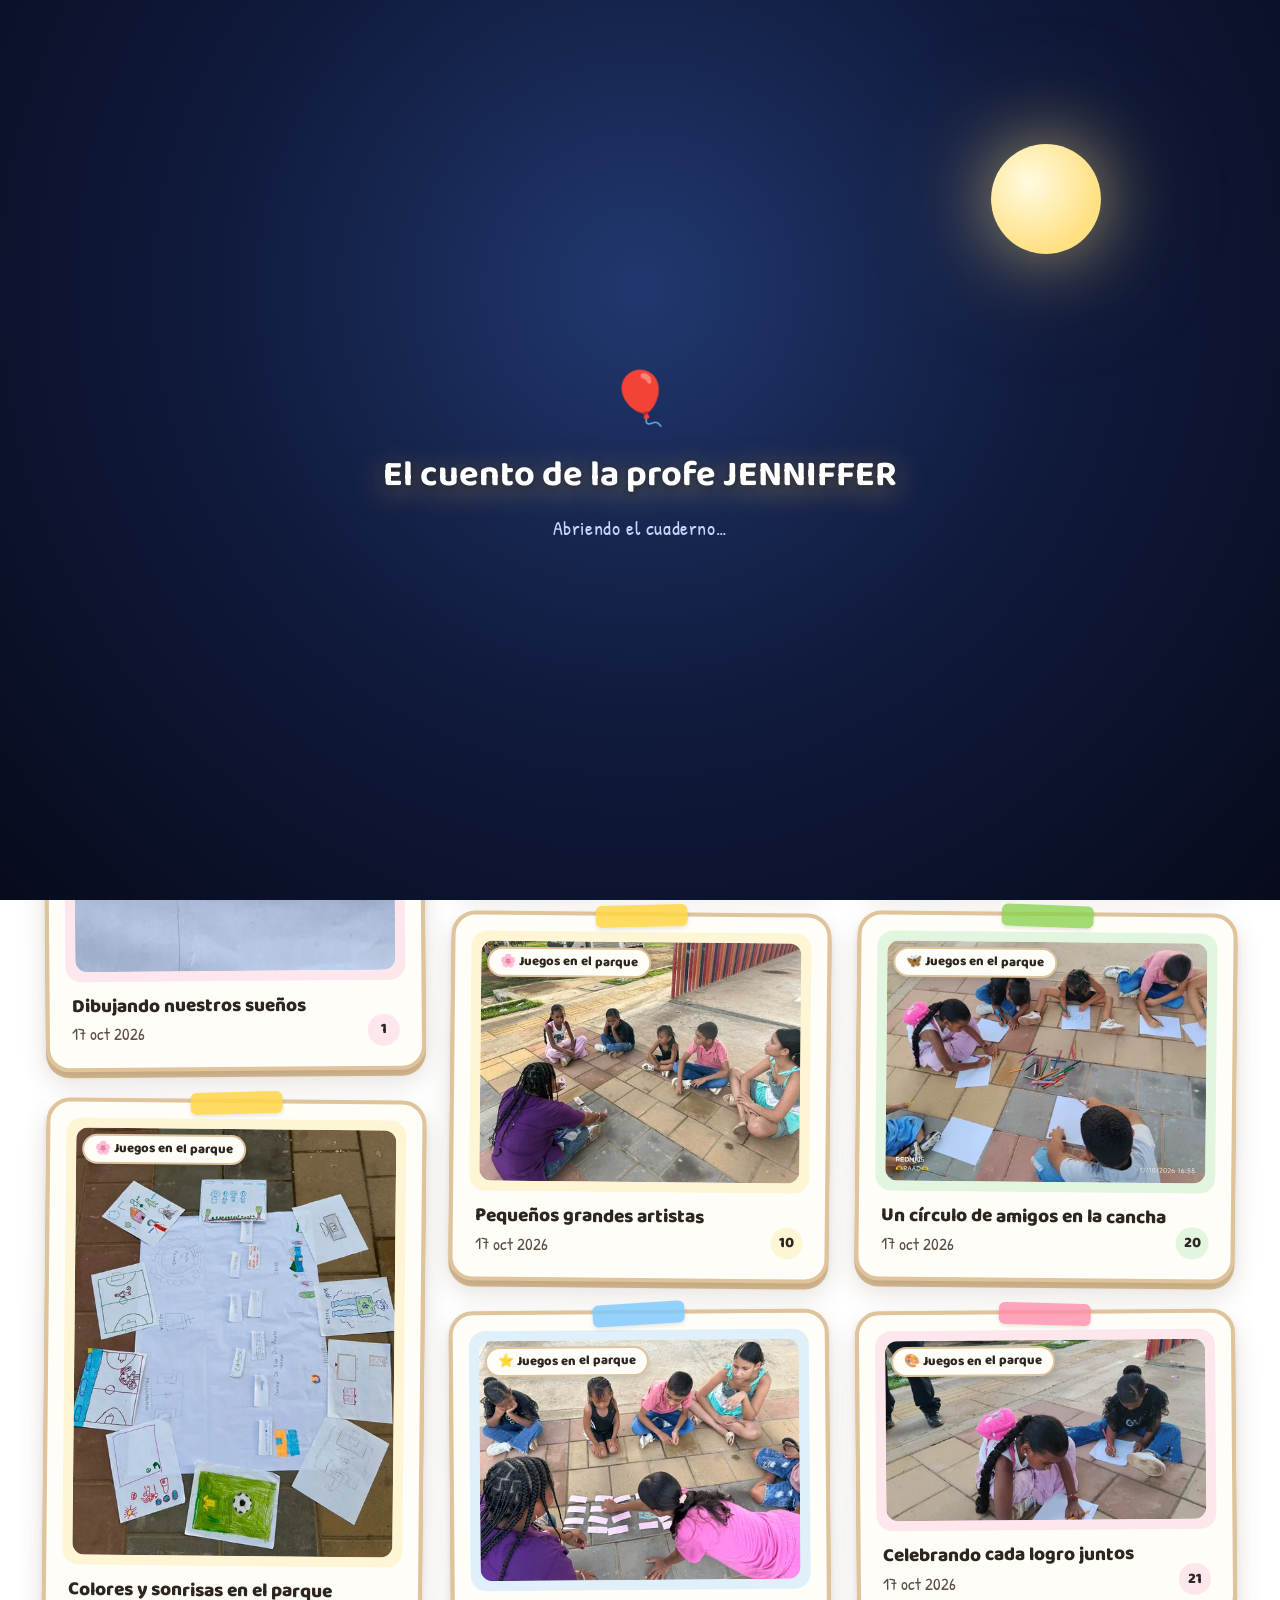
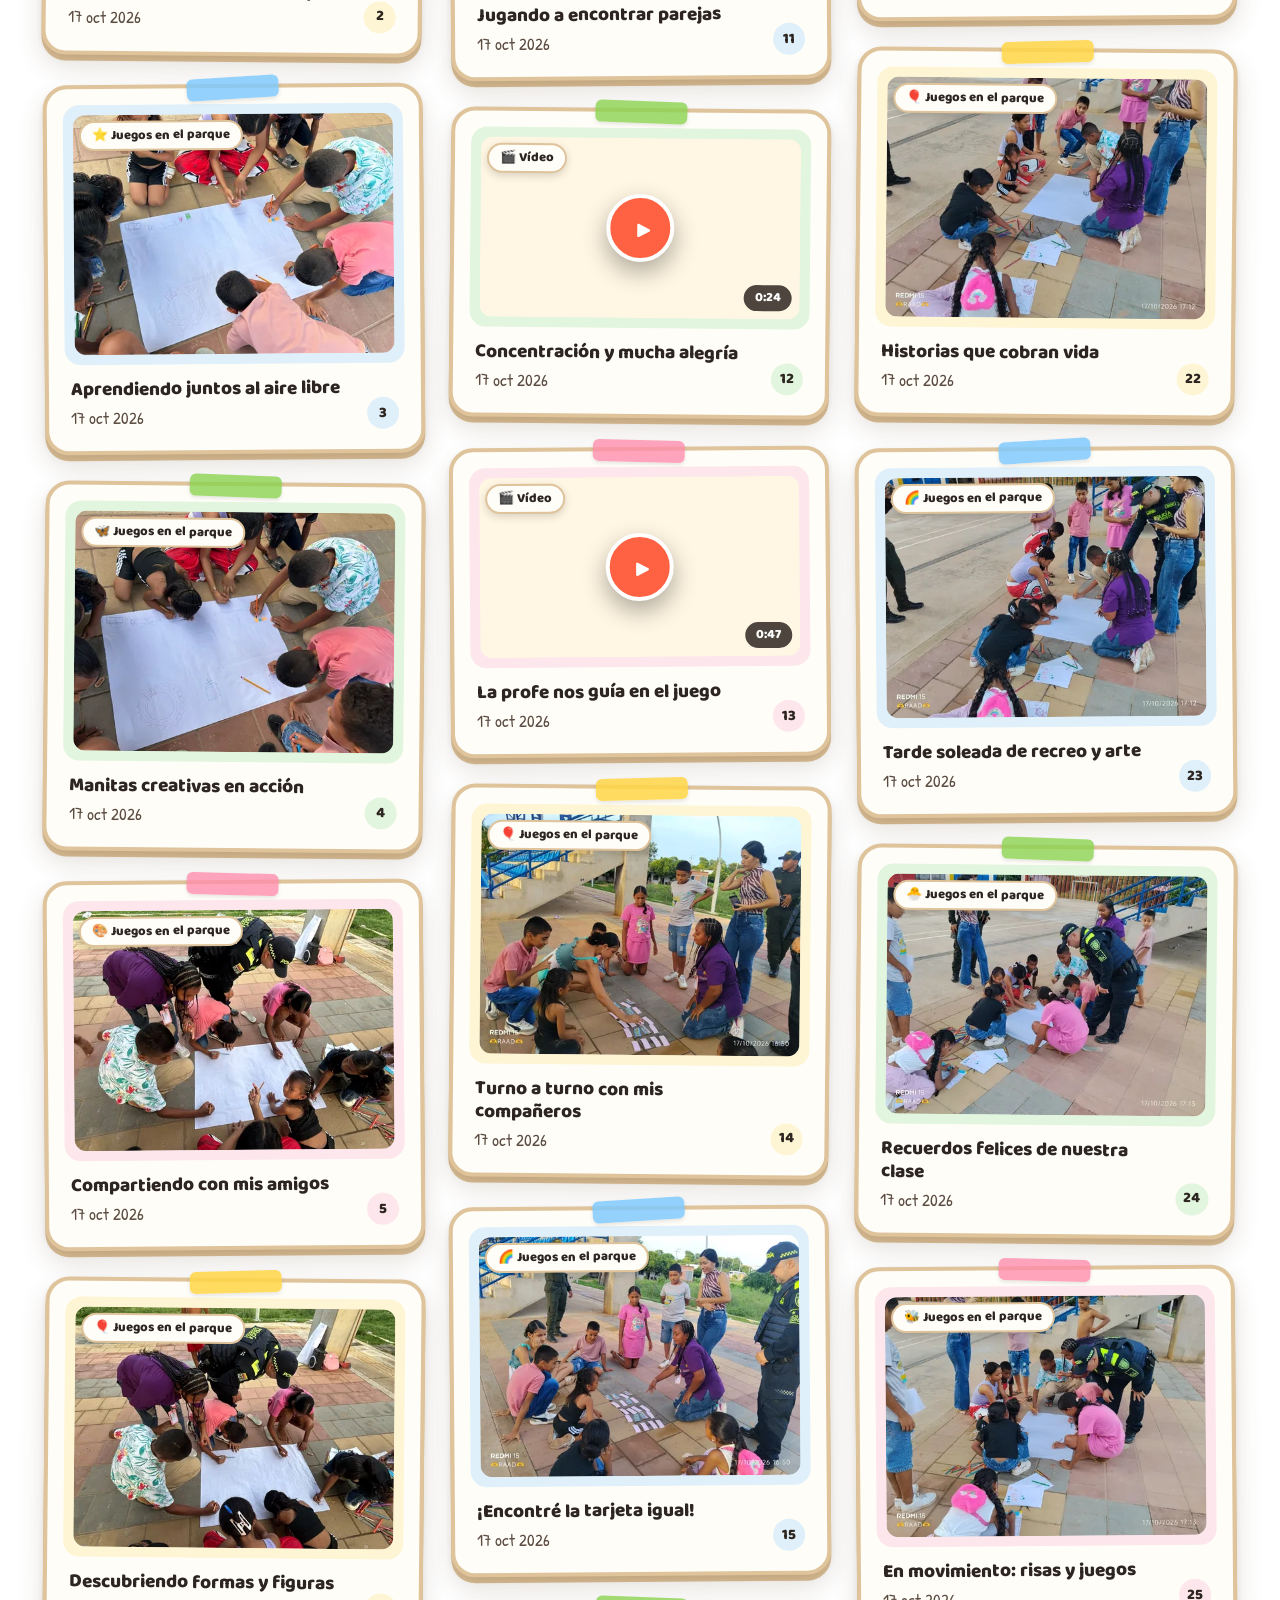
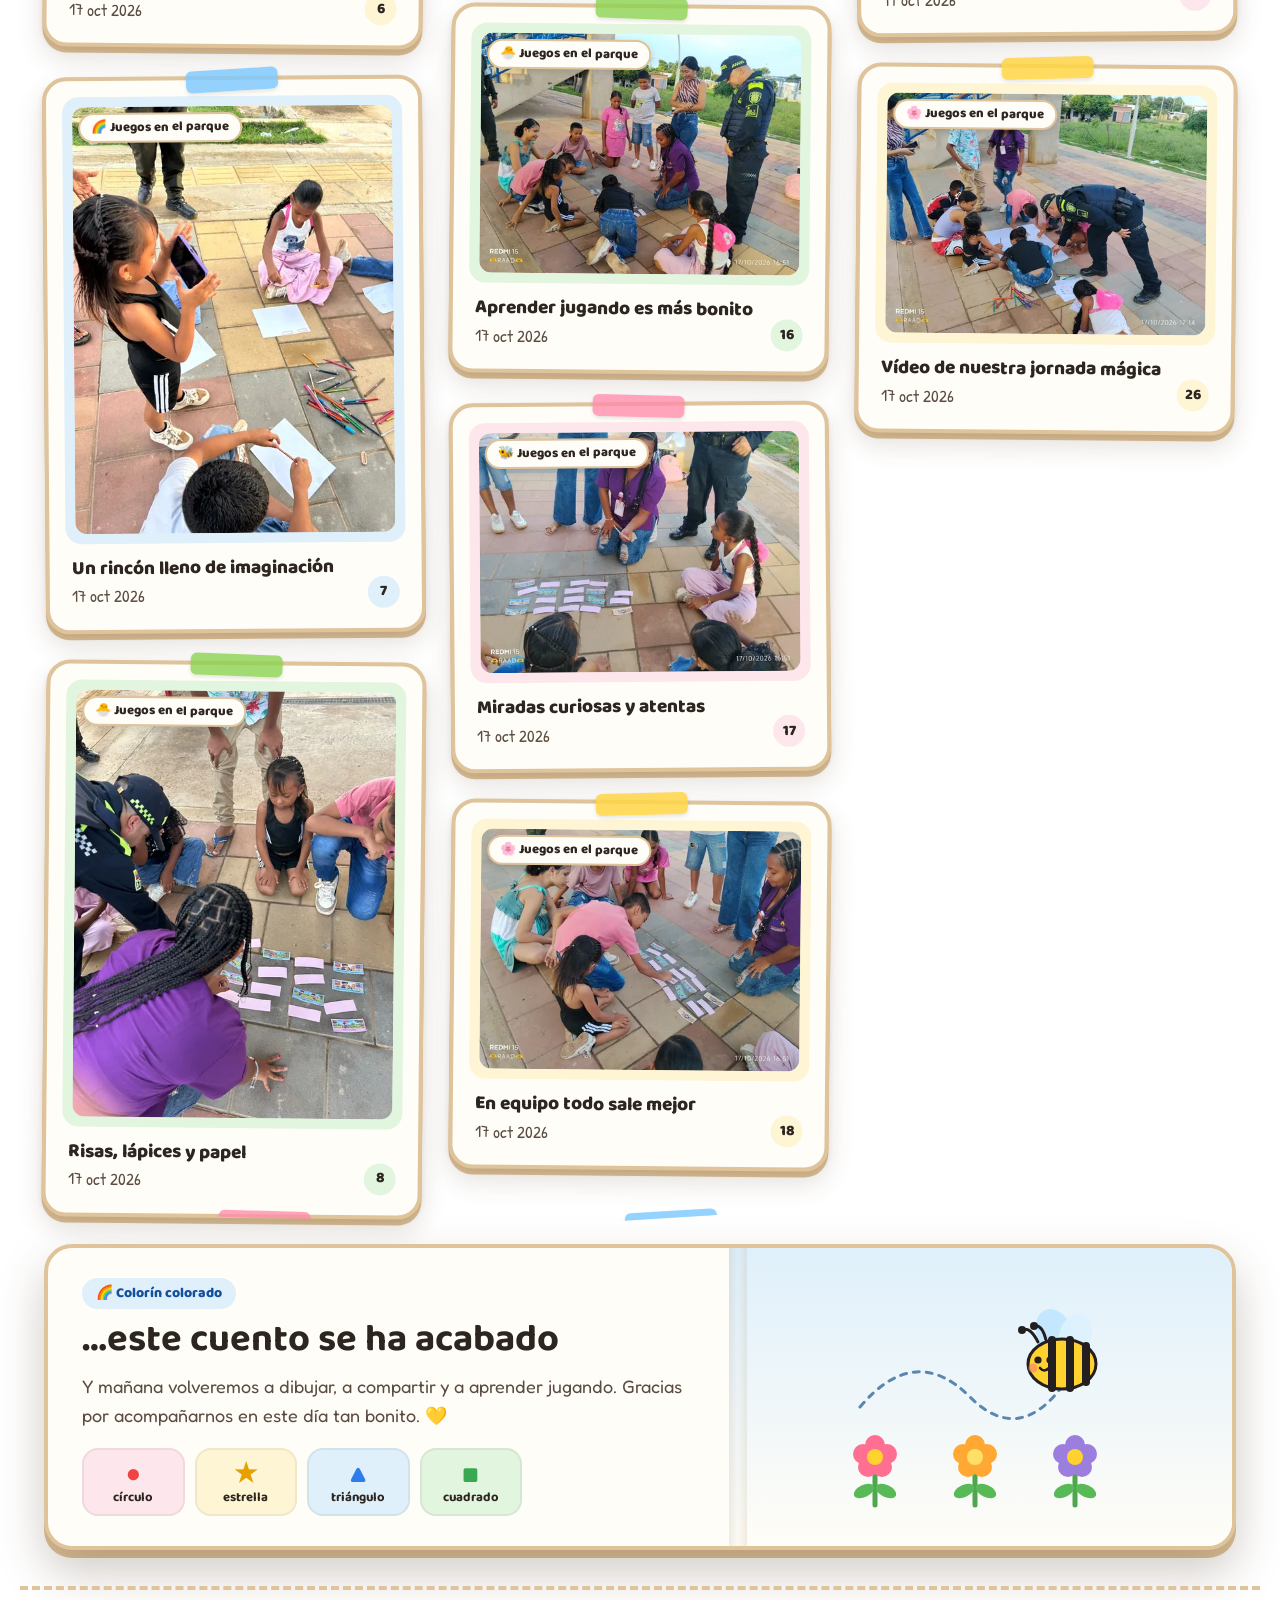
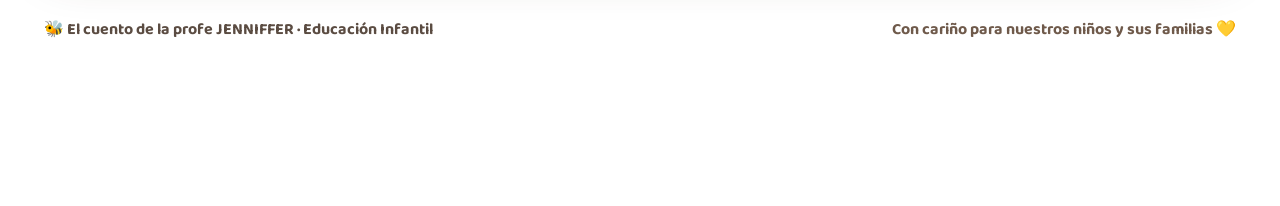
==== commit fe612c04: "Intro de estrellitas, fotos primero y cierre al final, optimizacion movil (barra inferior, swipes, s" ====
--- a/index.html
+++ b/index.html
@@ -2,9 +2,17 @@
 <html lang="es" data-theme="light">
 <head>
 <meta charset="utf-8">
-<meta name="viewport" content="width=device-width, initial-scale=1">
-<title>El cuento de la profe Jennifer · Galería infantil</title>
+<meta name="viewport" content="width=device-width, initial-scale=1, viewport-fit=cover">
+<title>El cuento de la profe JENNIFFER · Educación Infantil</title>
 <meta name="description" content="Álbum ilustrado de actividades, dibujos y juegos al aire libre.">
+<meta name="theme-color" content="#9be2ff">
+<meta name="mobile-web-app-capable" content="yes">
+<meta name="apple-mobile-web-app-capable" content="yes">
+<meta name="apple-mobile-web-app-status-bar-style" content="default">
+<meta name="apple-mobile-web-app-title" content="Profe JENNIFFER">
+<meta name="format-detection" content="telephone=no">
+<link rel="manifest" href="manifest.json">
+<link rel="apple-touch-icon" href="assets/img/apple-touch-icon.png">
 <link rel="preconnect" href="https://fonts.googleapis.com">
 <link rel="preconnect" href="https://fonts.gstatic.com" crossorigin>
 <link rel="stylesheet" href="https://fonts.googleapis.com/css2?family=Baloo+2:wght@600;700;800&family=Fredoka:wght@400;500;600;700&family=Patrick+Hand&display=swap">
@@ -12,6 +20,18 @@
 <link rel="icon" href="assets/img/favicon.svg" type="image/svg+xml">
 </head>
 <body>
+
+<!-- ==================== ANIMACIÓN DE ENTRADA ==================== -->
+<div class="intro" id="intro" aria-hidden="true">
+  <div class="intro-cielo" id="introCielo"></div>
+  <div class="intro-luna"></div>
+  <div class="intro-fugaz"></div>
+  <div class="intro-texto">
+    <span class="intro-globo">🎈</span>
+    <h2>El cuento de la profe JENNIFFER</h2>
+    <p>Abriendo el cuaderno…</p>
+  </div>
+</div>
 
 <a class="skip" href="#galeria">Saltar al cuento</a>
 
@@ -69,17 +89,17 @@
     <div class="brand">
       <span class="brand-abc" aria-hidden="true">Aa</span>
       <div>
-        <h1 id="tituloWeb">Profe Jennifer</h1>
+        <h1 id="tituloWeb">Profe JENNIFFER</h1>
         <p class="brand-sub" id="subtituloWeb">Un día de juegos y colores 🌈</p>
       </div>
     </div>
 
     <div class="top-actions">
       <span class="chip chip-quiet" id="statFotos">0 páginas</span>
-      <button class="btn btn-musica" id="btnMusica" title="Caja de música" aria-label="Activar o silenciar la caja de música">
+      <button class="btn btn-musica" id="btnMusica" title="Activar o silenciar la caja de música">
         <span id="iconoMusica">🔇</span> <span class="btn-txt" id="textoMusica">Música</span>
       </button>
-      <button class="btn btn-noche" id="btnTema" title="Modo Antes de dormir" aria-label="Cambiar entre día y modo Antes de dormir">
+      <button class="btn btn-noche" id="btnTema" title="Cambiar entre el día y el modo Antes de dormir">
         <span id="iconoTema">🌙</span> <span class="btn-txt" id="textoTema">Antes de dormir</span>
       </button>
       <button class="btn primary" id="btnPresentar">
@@ -95,15 +115,78 @@
 <main class="wrap">
 
   <!-- ==================== PORTADA ABIERTA DEL LIBRO ==================== -->
-  <section class="portada-libro" aria-label="Bienvenida al cuento">
+  
+
+  <p class="aviso" id="aviso" hidden></p>
+
+  <!-- ========== barra de herramientas ========== -->
+  <section class="toolbar" id="toolbar" aria-label="Filtros del cuento">
+    <div class="search">
+      <svg viewBox="0 0 24 24" width="18" height="18" fill="none" stroke="currentColor" stroke-width="2.4"><circle cx="11" cy="11" r="7"/><path d="M20 20l-3.5-3.5"/></svg>
+      <input type="search" id="q" placeholder="Buscar una página del cuento…" aria-label="Buscar">
+    </div>
+
+    <div class="toolbar-row">
+      <label class="field">
+        <span>Capítulo</span>
+        <select id="fAlbum"><option value="">Todos</option></select>
+      </label>
+      <label class="field">
+        <span>Orden</span>
+        <select id="fOrden">
+          <option value="antiguas">Del principio al final</option>
+          <option value="nuevas">Del final al principio</option>
+          <option value="titulo">Por título A→Z</option>
+          <option value="tamano">Por tamaño</option>
+        </select>
+      </label>
+      <div class="field">
+        <span>Cómo ver</span>
+        <div class="seg" role="group" aria-label="Cambiar vista">
+          <button class="seg-btn is-on" data-view="masonry">Páginas sueltas</button>
+          <button class="seg-btn" data-view="grid">Láminas iguales</button>
+        </div>
+      </div>
+      <label class="check">
+        <input type="checkbox" id="fFavs"> <span>⭐ Solo mis favoritas</span>
+      </label>
+    </div>
+
+    <div class="tags" id="fTags" aria-label="Filtrar por etiqueta"></div>
+  </section>
+
+  <!-- ========== zona de subida ========== -->
+  <section class="uploader" id="uploader" hidden>
+    <div class="uploader-head">
+      <h2>🎨 Pegar nuevas fotos en tu cuaderno</h2>
+      <button class="btn ghost" id="btnCancelarSubida">Cancelar</button>
+    </div>
+    <div class="uploader-meta">
+      <label class="field"><span>Capítulo</span><input type="text" id="upAlbum" placeholder="Actividades"></label>
+      <label class="field"><span>Etiquetas</span><input type="text" id="upTags" placeholder="dibujos, juegos"></label>
+      <label class="field"><span>Fecha</span><input type="date" id="upFecha"></label>
+    </div>
+    <ul class="up-list" id="upList"></ul>
+    <div class="uploader-foot">
+      <span class="muted" id="upResumen">0 archivos</span>
+      <button class="btn primary" id="btnPublicar">Pegar en el álbum</button>
+    </div>
+  </section>
+
+  <!-- ========== galería ========== -->
+  <h2 class="titulo-seccion">Las páginas de nuestro día <small>· toca una para verla</small></h2>
+  <section id="galeria" class="galeria masonry" aria-live="polite"></section>
+
+  <div class="empty" id="vacio" hidden>
+    <h3>¡Esta página del cuento está en blanco! 🐣</h3>
+    <p>Cambia los filtros de arriba para ver todas las fotos y vídeos.</p>
+  </div>
+
+<section class="portada-libro cierre-libro" aria-label="Colorín colorado, este cuento se ha acabado">
     <div class="portada-izq">
-      <span class="etiqueta-cuento">📚 Cuaderno de nuestra clase</span>
-      <h2 class="portada-titulo">¡Qué día tan bonito para aprender jugando!</h2>
-      <p class="portada-relato">
-        Salimos al parque con nuestros lápices, hojas y juegos. Dibujamos en el suelo,
-        compartimos risas con nuestros amigos y descubrimos colores y formas nuevas.
-        ¡Pasa las páginas para ver cada momento!
-      </p>
+      <span class="etiqueta-cuento">🌈 Colorín colorado</span>
+      <h2 class="portada-titulo">…este cuento se ha acabado</h2>
+      <p class="portada-relato">Y mañana volveremos a dibujar, a compartir y a aprender jugando. Gracias por acompañarnos en este día tan bonito. 💛</p>
       <div class="portada-figuras" aria-hidden="true">
         <span class="fig fig-circulo" title="Círculo rojo">●<small>círculo</small></span>
         <span class="fig fig-estrella" title="Estrella amarilla">★<small>estrella</small></span>
@@ -159,76 +242,28 @@
       </svg>
     </div>
   </section>
-
-  <p class="aviso" id="aviso" hidden></p>
-
-  <!-- ========== barra de herramientas ========== -->
-  <section class="toolbar" aria-label="Filtros del cuento">
-    <div class="search">
-      <svg viewBox="0 0 24 24" width="18" height="18" fill="none" stroke="currentColor" stroke-width="2.4"><circle cx="11" cy="11" r="7"/><path d="M20 20l-3.5-3.5"/></svg>
-      <input type="search" id="q" placeholder="Buscar una página del cuento…" aria-label="Buscar">
-    </div>
-
-    <div class="toolbar-row">
-      <label class="field">
-        <span>Capítulo</span>
-        <select id="fAlbum"><option value="">Todos</option></select>
-      </label>
-      <label class="field">
-        <span>Orden</span>
-        <select id="fOrden">
-          <option value="antiguas">Del principio al final</option>
-          <option value="nuevas">Del final al principio</option>
-          <option value="titulo">Por título A→Z</option>
-          <option value="tamano">Por tamaño</option>
-        </select>
-      </label>
-      <div class="field">
-        <span>Cómo ver</span>
-        <div class="seg" role="group" aria-label="Cambiar vista">
-          <button class="seg-btn is-on" data-view="masonry">Páginas sueltas</button>
-          <button class="seg-btn" data-view="grid">Láminas iguales</button>
-        </div>
-      </div>
-      <label class="check">
-        <input type="checkbox" id="fFavs"> <span>⭐ Solo mis favoritas</span>
-      </label>
-    </div>
-
-    <div class="tags" id="fTags" aria-label="Filtrar por etiqueta"></div>
-  </section>
-
-  <!-- ========== zona de subida ========== -->
-  <section class="uploader" id="uploader" hidden>
-    <div class="uploader-head">
-      <h2>🎨 Pegar nuevas fotos en tu cuaderno</h2>
-      <button class="btn ghost" id="btnCancelarSubida">Cancelar</button>
-    </div>
-    <div class="uploader-meta">
-      <label class="field"><span>Capítulo</span><input type="text" id="upAlbum" placeholder="Actividades"></label>
-      <label class="field"><span>Etiquetas</span><input type="text" id="upTags" placeholder="dibujos, juegos"></label>
-      <label class="field"><span>Fecha</span><input type="date" id="upFecha"></label>
-    </div>
-    <ul class="up-list" id="upList"></ul>
-    <div class="uploader-foot">
-      <span class="muted" id="upResumen">0 archivos</span>
-      <button class="btn primary" id="btnPublicar">Pegar en el álbum</button>
-    </div>
-  </section>
-
-  <!-- ========== galería ========== -->
-  <section id="galeria" class="galeria masonry" aria-live="polite"></section>
-
-  <div class="empty" id="vacio" hidden>
-    <h3>¡Esta página del cuento está en blanco! 🐣</h3>
-    <p>Cambia los filtros de arriba para ver todas las fotos y vídeos.</p>
-  </div>
 </main>
 
 <footer class="foot wrap">
-  <span>🐝 El cuento de la profe Jennifer · Educación Infantil</span>
+  <span>🐝 El cuento de la profe JENNIFFER · Educación Infantil</span>
   <span class="muted">Con cariño para nuestros niños y sus familias 💛</span>
 </footer>
+
+<!-- ========== barra inferior solo móvil ========== -->
+<nav class="barra-movil" id="barraMovil" aria-label="Acciones rápidas">
+  <button class="bm-btn" id="bmFiltros" title="Mostrar u ocultar los filtros">
+    <span class="bm-ico">🔍</span><span>Filtros</span>
+  </button>
+  <button class="bm-btn" id="bmMusica" title="Activar o silenciar la música">
+    <span class="bm-ico" id="bmIconoMusica">🔇</span><span id="bmTextoMusica">Música</span>
+  </button>
+  <button class="bm-btn" id="bmTema" title="Cambiar entre el día y la noche">
+    <span class="bm-ico" id="bmIconoTema">🌙</span><span id="bmTextoTema">Noche</span>
+  </button>
+  <button class="bm-btn bm-primario" id="bmCuento" title="Abrir el modo cuento">
+    <span class="bm-ico">📖</span><span>Cuento</span>
+  </button>
+</nav>
 
 <!-- ========== lightbox ========== -->
 <div class="lb" id="lb" hidden aria-modal="true" role="dialog" aria-label="Página del cuento">
--- a/assets/css/styles.css
+++ b/assets/css/styles.css
@@ -13,7 +13,7 @@
   --papel-2:#fff6e3;
   --tinta:#2d2520;
   --tinta-suave:#5b4c42;
-  --muted:#877365;
+  --muted:#6f5a4b;
   --borde:#f0dec2;
   --borde-fuerte:#dec39b;
 
@@ -41,6 +41,7 @@
   --font-titulo:"Baloo 2","Fredoka","Comic Sans MS",cursive,sans-serif;
   --font-cuerpo:"Fredoka","Baloo 2","Segoe UI",sans-serif;
   --font-mano:"Patrick Hand","Fredoka",cursive,sans-serif;
+  --etiqueta-azul:#14509f;
 }
 
 /* --------- Modo "Antes de dormir" (cuadro nocturno del cuento) --------- */
@@ -66,6 +67,7 @@
 
   --sombra-pagina:0 14px 30px rgba(4,9,24,.55);
   --sombra-grande:0 24px 52px rgba(4,9,24,.75);
+  --etiqueta-azul:#a8d4ff;
 }
 
 *{box-sizing:border-box}
@@ -212,10 +214,17 @@
 }
 .portada-izq{padding:30px 34px}
 .etiqueta-cuento{
-  display:inline-block;background:var(--pastel-azul);color:var(--azul-abc);
+  display:inline-block;background:var(--pastel-azul);color:var(--etiqueta-azul);
   font-family:var(--font-titulo);font-weight:800;font-size:14px;
   padding:5px 14px;border-radius:999px;margin-bottom:10px;
 }
+.titulo-seccion{
+  display:flex;align-items:baseline;gap:10px;flex-wrap:wrap;
+  margin:30px 0 0;font-family:var(--font-titulo);font-weight:800;
+  font-size:clamp(20px,2.7vw,28px);color:var(--tinta);line-height:1.2;
+}
+.titulo-seccion::before{content:"📖";font-size:.9em}
+.titulo-seccion small{font-family:var(--font-mano);font-weight:400;font-size:17px;color:var(--muted)}
 .portada-titulo{
   margin:0 0 10px;font-family:var(--font-titulo);
   font-size:clamp(26px,3.4vw,38px);line-height:1.12;color:var(--tinta);
@@ -278,7 +287,7 @@
 .check{display:inline-flex;align-items:center;gap:8px;font-size:16px;color:var(--tinta);padding-bottom:9px;font-weight:700;cursor:pointer}
 .seg{display:inline-flex;background:var(--papel-2);border:3px solid var(--borde-fuerte);border-radius:999px;overflow:hidden}
 .seg-btn{cursor:pointer;background:transparent;border:0;color:var(--tinta-suave);padding:9px 15px;font-family:var(--font-titulo);font-size:15px;font-weight:700}
-.seg-btn.is-on{background:var(--azul-abc);color:#ffffff}
+.seg-btn.is-on{background:#1c5fc4;color:#ffffff}
 .tags{display:flex;flex-wrap:wrap;gap:8px;margin-top:14px}
 
 /* ==================== ZONA DE SUBIDA ==================== */
@@ -568,6 +577,69 @@
   border-top:4px dashed var(--borde-fuerte);
 }
 
+/* ==================== ANIMACIÓN DE ENTRADA (ESTRELLITAS) ==================== */
+.intro{
+  position:fixed;inset:0;z-index:200;
+  background:radial-gradient(circle at 50% 32%, #21386f 0%, #101a3c 48%, #070b1c 100%);
+  display:grid;place-items:center;overflow:hidden;
+  animation:intro-entra .7s ease both;
+}
+.intro.saliendo{animation:intro-sale .85s ease forwards}
+.intro-cielo{position:absolute;inset:0}
+.intro-punto{
+  position:absolute;border-radius:50%;background:#fff;opacity:0;
+  box-shadow:0 0 10px rgba(255,255,255,1), 0 0 26px rgba(255,214,102,.8);
+  animation:intro-brillo 2s ease-in-out infinite;
+}
+.intro-destello{
+  position:absolute;color:#ffe066;font-size:22px;opacity:0;
+  text-shadow:0 0 16px rgba(255,224,102,.95);
+  animation:intro-destello 2.4s ease-in-out infinite;
+}
+.intro-luna{
+  position:absolute;top:16%;right:14%;width:110px;height:110px;border-radius:50%;
+  background:radial-gradient(circle at 35% 35%, #fffbe0, #ffe082 70%);
+  box-shadow:0 0 70px rgba(255,224,130,.55), 0 0 140px rgba(255,224,130,.28);
+  animation:intro-aparece 1.3s .35s ease both, flotar-suave 7s 1.6s ease-in-out infinite;
+}
+.intro-fugaz{
+  position:absolute;top:24%;left:-16%;width:190px;height:3px;border-radius:999px;
+  background:linear-gradient(90deg, rgba(255,255,255,0), #ffffff 62%, rgba(255,255,255,0));
+  filter:drop-shadow(0 0 10px rgba(255,255,255,.95));
+  opacity:0;transform:rotate(16deg);
+  animation:fugaz 1.5s 1s ease-in forwards;
+}
+.intro-texto{
+  position:relative;z-index:2;text-align:center;color:#fff;padding:0 26px;
+  animation:intro-aparece 1s .65s ease both;
+}
+.intro-globo{
+  display:block;font-size:52px;margin-bottom:10px;
+  animation:intro-globo 2.6s ease-in-out infinite;
+}
+.intro-texto h2{
+  margin:0 0 8px;font-family:var(--font-titulo);font-size:clamp(22px,4.4vw,36px);
+  text-shadow:0 6px 30px rgba(255,214,102,.5), 0 2px 8px rgba(0,0,0,.5);
+}
+.intro-texto p{
+  margin:0;color:#c7d6ff;font-family:var(--font-mano);font-size:20px;letter-spacing:.03em;
+}
+@keyframes intro-entra{from{opacity:0}to{opacity:1}}
+@keyframes intro-sale{to{opacity:0;visibility:hidden;transform:scale(1.05)}}
+@keyframes intro-brillo{0%,100%{opacity:0;transform:scale(.5)}50%{opacity:1;transform:scale(1.3)}}
+@keyframes intro-destello{0%,100%{opacity:0;transform:scale(.4) rotate(0deg)}45%{opacity:1;transform:scale(1.25) rotate(25deg)}}
+@keyframes intro-aparece{from{opacity:0;transform:translateY(16px)}to{opacity:1;transform:none}}
+@keyframes intro-globo{0%,100%{transform:translateY(0) rotate(-3deg)}50%{transform:translateY(-14px) rotate(3deg)}}
+@keyframes fugaz{
+  0%{opacity:0;transform:translate(0,0) rotate(16deg) scaleX(.35)}
+  25%{opacity:1}
+  100%{opacity:0;transform:translate(125vw,46vh) rotate(16deg) scaleX(1)}
+}
+body.intro-abierta{overflow:hidden}
+
+/* ==================== BARRA INFERIOR (MÓVIL) ==================== */
+.barra-movil{display:none}
+
 /* ==================== RESPONSIVE ==================== */
 @media (max-width:1060px){
   .portada-libro{grid-template-columns:1fr}
@@ -577,14 +649,160 @@
   .lb-media img,.lb-media video{max-height:54vh}
   .lb-cap{border-left:0;border-top:4px dashed var(--borde-fuerte);max-height:38vh}
 }
-@media (max-width:680px){
+
+@media (max-width:820px){
+  body{
+    font-size:16px;
+    padding-bottom:calc(104px + env(safe-area-inset-bottom, 0px));
+    -webkit-text-size-adjust:100%;
+    -webkit-tap-highlight-color:transparent;
+  }
   .wrap{padding:0 14px}
+
+  /* cabecera compacta */
+  .top-inner{padding-top:8px;padding-bottom:8px;gap:10px}
+  .brand{gap:10px}
+  .brand-abc{width:46px;height:46px;font-size:24px;border-width:3px;border-radius:15px;box-shadow:0 4px 0 var(--azul-abc)}
+  .brand h1{font-size:22px}
+  .brand-sub{font-size:12px;margin-top:0}
+  .top-actions{gap:7px}
+  .top-actions .btn{font-size:14px;padding:8px 12px;border-width:2px;box-shadow:0 3px 0 var(--borde-fuerte)}
+  .top-actions .btn.icon{min-width:42px;padding:8px 10px}
+  .btn-txt{display:none}
+  #btnSubir,#statFotos{display:none !important}
+
+  /* portada */
+  .portada-libro{margin-top:16px;border-radius:22px;border-width:3px}
+  .portada-izq{padding:18px 18px 20px}
+  .portada-titulo{font-size:24px;line-height:1.15}
+  .portada-relato{font-size:15px;line-height:1.55;margin-bottom:14px}
+  .portada-figuras{grid-template-columns:repeat(4,1fr);gap:6px;max-width:none}
+  .fig{font-size:19px;padding:8px 2px;border-radius:12px}
+  .fig small{font-size:10px;margin-top:3px}
+  .portada-der{padding:6px 10px 14px}
+  .ilustracion-abeja{max-width:240px}
+
+  /* filtros plegables */
+  .toolbar{padding:14px 14px 12px;border-radius:20px;margin-top:16px}
+  .toolbar-row,.tags{display:none}
+  .toolbar.abierto .toolbar-row{display:flex}
+  .toolbar.abierto .tags{display:flex}
+  .search input{font-size:16px;padding:11px 14px 11px 42px;border-width:2px}
+  .search svg{left:14px}
+  .field{flex:1 1 45%}
+  .field input,.field select{min-width:0;width:100%;font-size:16px;padding:9px 11px;border-width:2px}
+  .seg{width:100%}
+  .seg-btn{flex:1}
+  .up-item input[type=text],.comment-form input{font-size:16px}
+
+  /* páginas del cuento */
+  .galeria{margin-top:18px}
+  .galeria.masonry{column-count:2;column-gap:14px}
+  .card{margin-bottom:18px;padding:9px 9px 11px;border-width:3px;border-radius:20px;box-shadow:0 6px 14px rgba(95,67,38,.16),0 4px 0 var(--borde-fuerte)}
+  .card::before{width:62px;height:15px;top:-8px}
+  .card-marco{padding:6px;border-radius:13px}
+  .card-sticker{top:9px;left:9px;font-size:10px;padding:2px 8px;border-width:2px}
+  .card-sticker.card-local{bottom:9px;left:9px;top:auto}
+  .fav-flag{top:8px;right:10px;font-size:19px}
+  .play-badge{width:52px;height:52px;font-size:19px;border-width:3px}
+  .dur{right:12px;bottom:12px;font-size:11px;padding:2px 8px}
+  .card-body{padding:10px 3px 0;gap:6px}
+  .card-body h3{font-size:15px;line-height:1.2}
+  .card-body p{font-size:13px}
+  .pagina-num{min-width:27px;height:27px;font-size:13px;padding:0 6px}
+  .gallery-caption-hint{display:none}
+
+  /* visor a pantalla completa */
+  .lb{padding:0;overscroll-behavior:contain}
+  .lb-figure{
+    width:100%;height:100dvh;max-height:100dvh;border:0;border-radius:0;
+    grid-template-columns:1fr;grid-template-rows:minmax(0,58dvh) minmax(0,1fr);
+  }
+  .lb-media{padding:6px 6px 0}
+  .lb-media img,.lb-media video{max-height:56dvh;border-radius:10px}
+  .lb-cap{max-height:none;padding:14px 16px calc(18px + env(safe-area-inset-bottom,0px));border-top:3px dashed}
+  .lb-titulo h3{font-size:20px}
+  .lb-close{top:calc(8px + env(safe-area-inset-top,0px));right:8px;width:42px;height:42px;font-size:17px;border-width:2px;box-shadow:0 3px 0 var(--borde-fuerte)}
+  .lb-prev,.lb-next{width:40px;height:40px;font-size:15px;top:29dvh;border-width:2px;box-shadow:0 3px 0 var(--borde-fuerte);opacity:.9}
+  .lb-prev{left:8px}
+  .lb-next{right:8px}
+  .comments{max-height:132px}
+  .lb-acciones .btn{font-size:13px;padding:6px 11px}
+
+  /* modo cuento ajustado a pantalla */
+  .present{padding:8px 8px calc(92px + env(safe-area-inset-bottom,0px));perspective:1200px;overscroll-behavior:contain}
+  .present-libro{
+    width:100%;height:calc(100dvh - 118px);border-radius:18px;border-width:4px;
+    padding:10px;box-shadow:0 16px 40px rgba(0,0,0,.55),0 6px 0 #c9a574;
+  }
+  .present-escena{border-radius:12px}
+  .present-pie{gap:8px;padding:2px 2px 0}
+  .present-caption h2{font-size:17px;line-height:1.2}
+  .present-caption p{font-size:14px}
+  .present-num{min-width:34px;height:34px;font-size:14px;border-width:2px}
+  .present-barra{left:12px;right:12px;bottom:calc(76px + env(safe-area-inset-bottom,0px));height:8px}
+  .present-controles{
+    left:8px;right:8px;transform:none;width:auto;justify-content:space-between;
+    gap:4px;padding:6px 8px;border-radius:20px;border-width:2px;
+    bottom:calc(6px + env(safe-area-inset-bottom,0px));
+  }
+  .present-controles .btn{padding:6px 10px;font-size:13px;border-width:2px;box-shadow:0 3px 0 var(--borde-fuerte)}
+  .present-controles.ocultos{transform:translateY(14px)}
+  .present-vel span{display:none}
+  .present-vel select{font-size:13px;padding:4px 8px}
+
+  /* barra inferior tipo app */
+  .barra-movil{
+    position:fixed;left:0;right:0;bottom:0;z-index:70;
+    display:grid;grid-template-columns:repeat(4,1fr);gap:2px;
+    background:color-mix(in srgb, var(--papel) 97%, transparent);
+    backdrop-filter:blur(14px);
+    border-top:3px solid var(--borde-fuerte);
+    padding:5px 6px calc(5px + env(safe-area-inset-bottom,0px));
+    box-shadow:0 -8px 24px rgba(95,67,38,.18);
+  }
+  .bm-btn{
+    display:flex;flex-direction:column;align-items:center;justify-content:center;gap:2px;
+    min-height:54px;padding:6px 3px;border:0;border-radius:15px;background:transparent;
+    font-family:var(--font-titulo);font-weight:700;font-size:11.5px;color:var(--tinta-suave);
+    cursor:pointer;touch-action:manipulation;
+  }
+  .bm-btn .bm-ico{font-size:21px;line-height:1}
+  .bm-btn:active{transform:scale(.95)}
+  .bm-btn.is-on{color:var(--azul-abc);background:var(--pastel-azul)}
+  .bm-primario{background:linear-gradient(180deg,#ff8b60,#ff6242);color:#fff;box-shadow:0 4px 0 #d84326}
+  .bm-primario:active{transform:translateY(2px);box-shadow:0 2px 0 #d84326}
+
+  .foot{padding-bottom:10px;margin-top:24px;font-size:14px;gap:6px}
+  .toasts{right:10px;left:10px;bottom:calc(80px + env(safe-area-inset-bottom,0px))}
+  .toast{max-width:none}
+
+  .astro-sol,.astro-luna{width:74px;height:74px;top:90px;right:6%}
+  .pradera{height:90px}
+  .nube.n3,.nube.n4{display:none}
+}
+
+@media (max-width:520px){
+  .portada-figuras{grid-template-columns:repeat(2,1fr);max-width:230px}
+  .ilustracion-abeja{max-width:200px}
   .galeria.masonry{column-count:1}
-  .portada-izq{padding:22px 20px}
-  .portada-figuras{grid-template-columns:repeat(2,1fr)}
-  .btn-txt{display:none}
-  .astro-sol,.astro-luna{width:86px;height:86px;top:72px}
-}
+  .galeria.grid{grid-template-columns:1fr 1fr;gap:12px}
+  .galeria.grid .card{padding:7px 7px 9px}
+  .galeria.grid .card-body h3{font-size:13px}
+  .galeria.grid .card-body p{display:none}
+  .galeria.grid .pagina-num{display:none}
+  .galeria.grid .card::before{width:46px;height:12px;top:-6px}
+  .brand h1{font-size:20px}
+  .portada-titulo{font-size:22px}
+}
+
+/* Táctil: sin efectos hover pegajosos */
+@media (hover:none){
+  .btn:hover{transform:none;box-shadow:0 5px 0 var(--borde-fuerte)}
+  .btn.primary:hover{filter:none}
+  .card:hover{transform:none;box-shadow:var(--sombra-pagina), 0 6px 0 var(--borde-fuerte)}
+}
+
 @media (prefers-reduced-motion:reduce){
   *{animation:none!important;transition:none!important}
 }
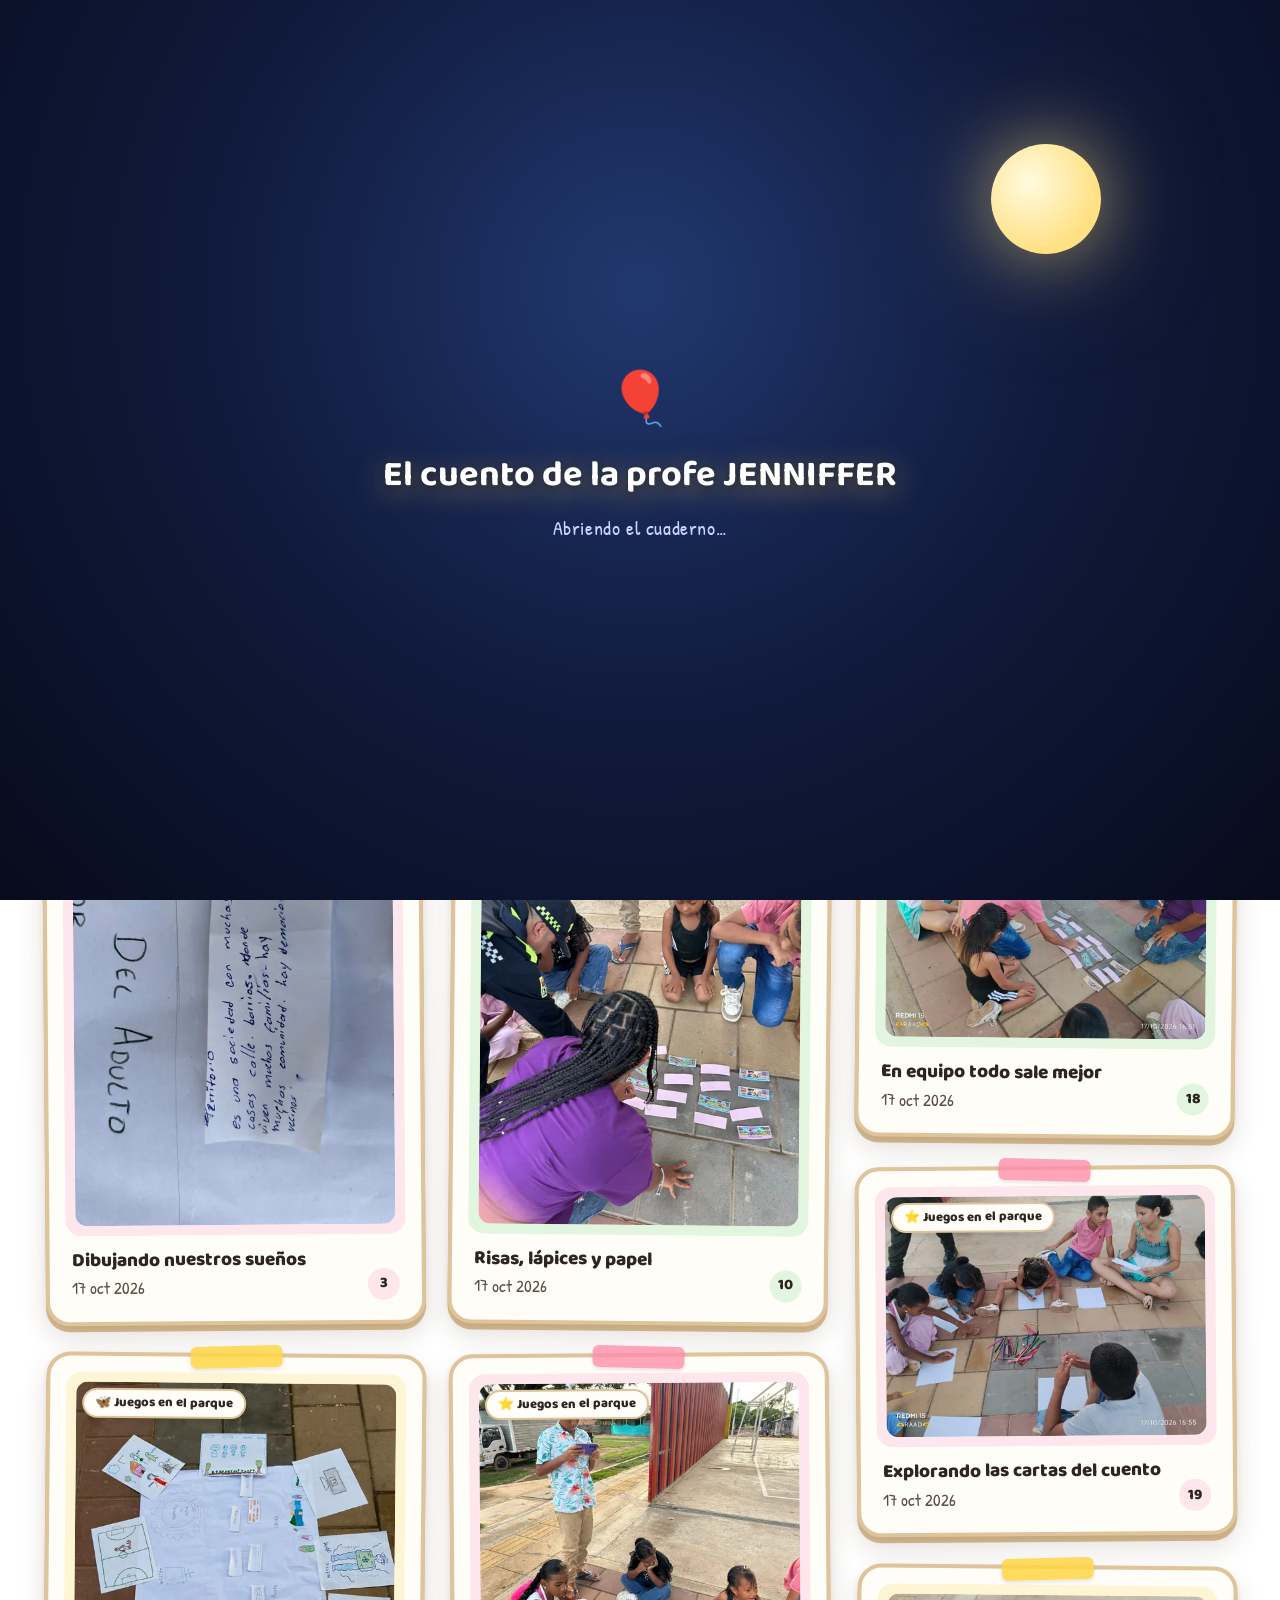
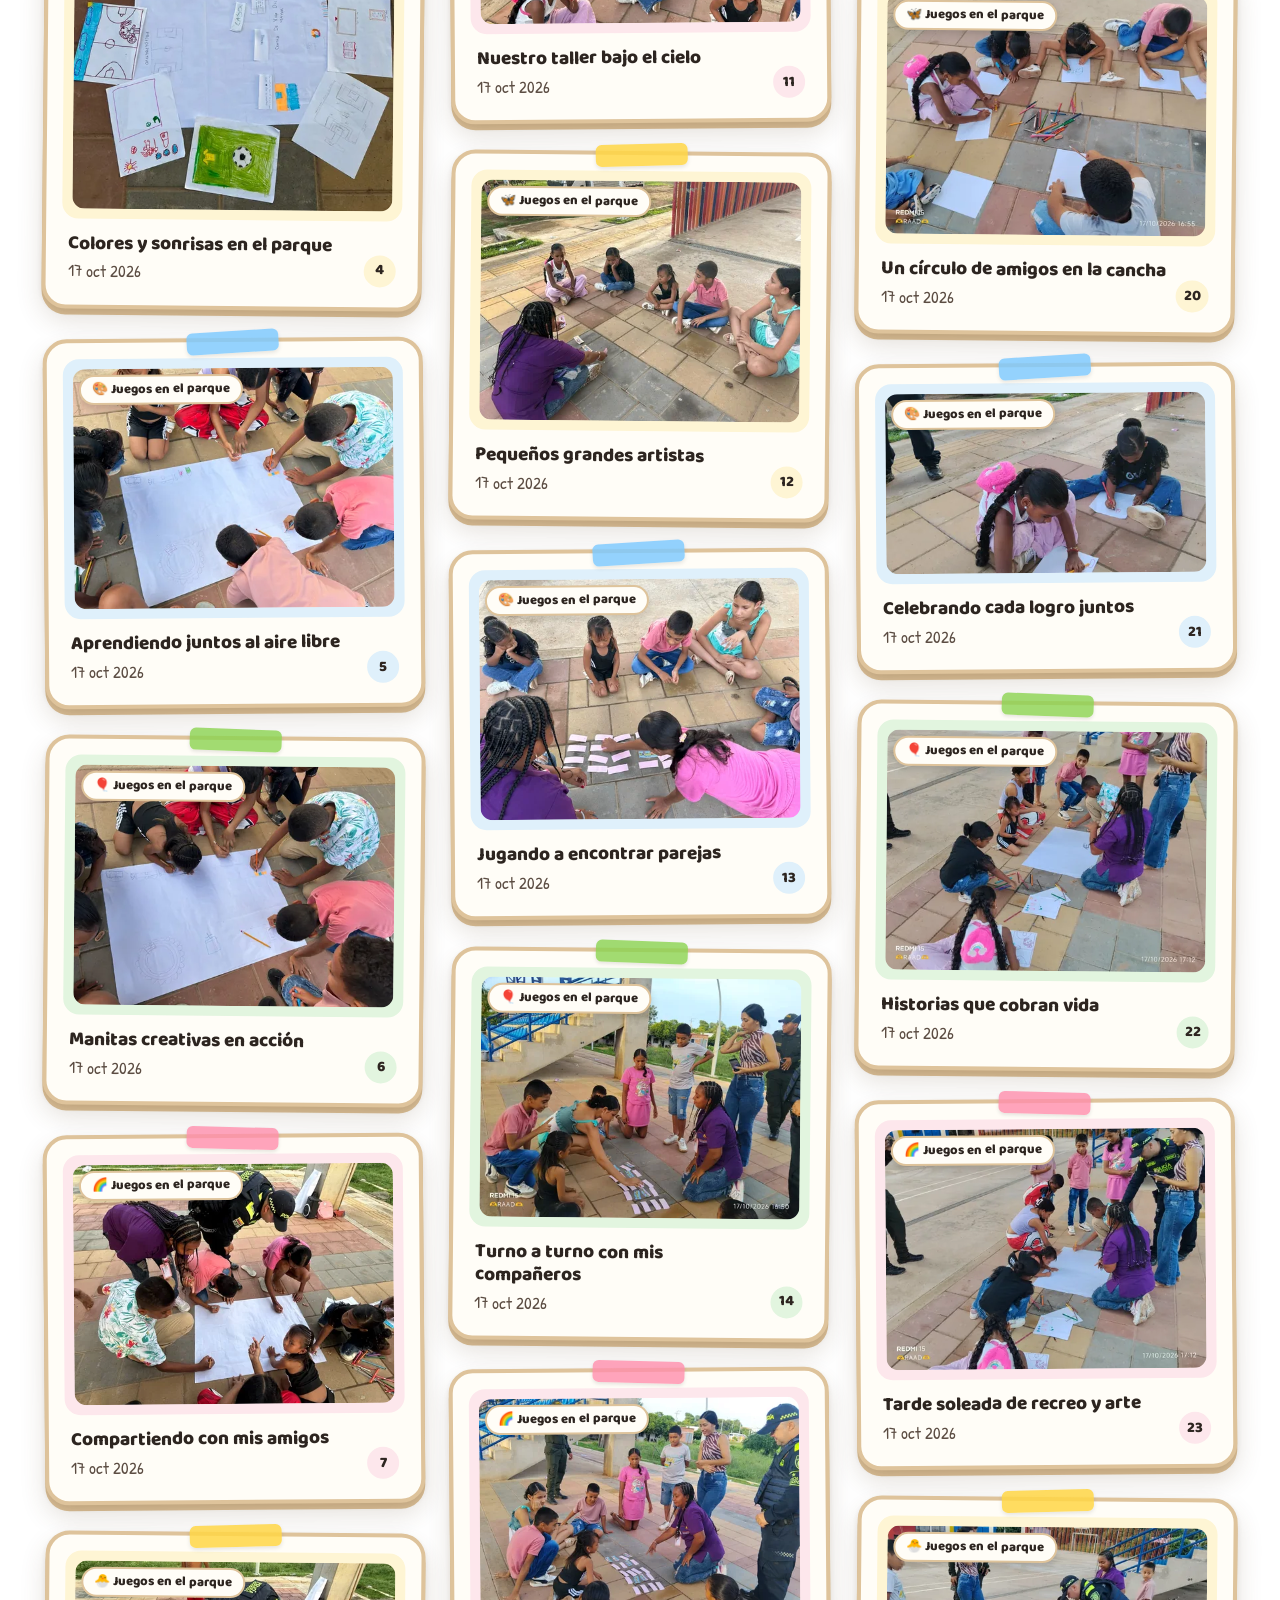
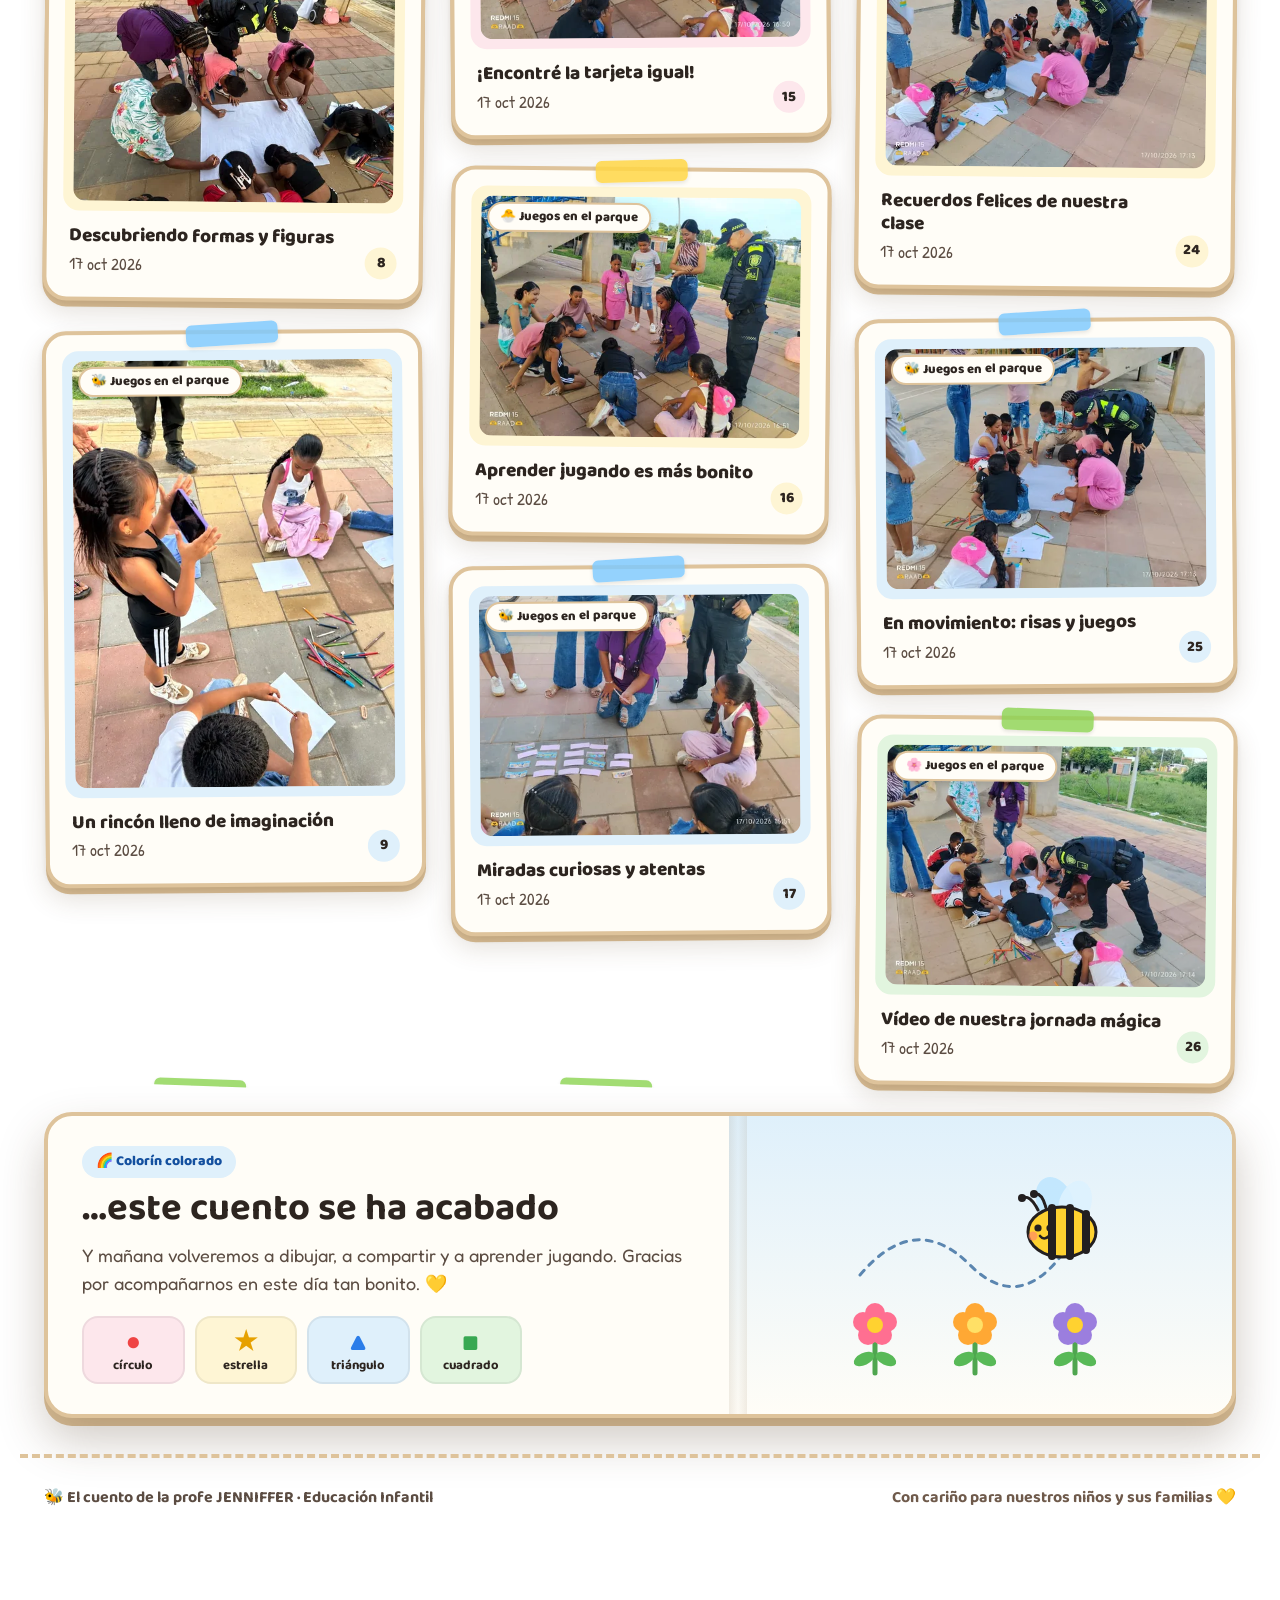
==== commit 3bea98db: "Barra de filtros unica, videos destacados arriba, cabecera compacta y documentacion completa" ====
--- a/index.html
+++ b/index.html
@@ -95,18 +95,17 @@
     </div>
 
     <div class="top-actions">
-      <span class="chip chip-quiet" id="statFotos">0 páginas</span>
-      <button class="btn btn-musica" id="btnMusica" title="Activar o silenciar la caja de música">
-        <span id="iconoMusica">🔇</span> <span class="btn-txt" id="textoMusica">Música</span>
+      <button class="btn btn-musica" id="btnMusica" title="Activar o silenciar la caja de música" aria-label="Música">
+        <span id="iconoMusica">🔇</span>
       </button>
-      <button class="btn btn-noche" id="btnTema" title="Cambiar entre el día y el modo Antes de dormir">
-        <span id="iconoTema">🌙</span> <span class="btn-txt" id="textoTema">Antes de dormir</span>
+      <button class="btn btn-noche" id="btnTema" title="Cambiar entre el día y el modo Antes de dormir" aria-label="Cambiar el tema">
+        <span id="iconoTema">🌙</span>
       </button>
       <button class="btn primary" id="btnPresentar">
-        📖 Modo Cuento
+        📖 Cuento
       </button>
-      <button class="btn" id="btnSubir" title="Añadir fotos de prueba en este navegador">
-        ➕ Añadir foto
+      <button class="btn icon" id="btnSubir" title="Añadir una foto de prueba" aria-label="Añadir foto">
+        <span aria-hidden="true">➕</span>
       </button>
     </div>
   </div>
@@ -119,40 +118,41 @@
 
   <p class="aviso" id="aviso" hidden></p>
 
-  <!-- ========== barra de herramientas ========== -->
-  <section class="toolbar" id="toolbar" aria-label="Filtros del cuento">
-    <div class="search">
-      <svg viewBox="0 0 24 24" width="18" height="18" fill="none" stroke="currentColor" stroke-width="2.4"><circle cx="11" cy="11" r="7"/><path d="M20 20l-3.5-3.5"/></svg>
-      <input type="search" id="q" placeholder="Buscar una página del cuento…" aria-label="Buscar">
-    </div>
-
-    <div class="toolbar-row">
-      <label class="field">
-        <span>Capítulo</span>
-        <select id="fAlbum"><option value="">Todos</option></select>
+  <!-- ========== barra de filtros (una sola línea) ========== -->
+  <section class="toolbar" id="toolbar" aria-label="Buscar y filtrar el cuento">
+    <div class="barra-filtros">
+      <div class="search">
+        <svg viewBox="0 0 24 24" width="16" height="16" fill="none" stroke="currentColor" stroke-width="2.4"><circle cx="11" cy="11" r="7"/><path d="M20 20l-3.5-3.5"/></svg>
+        <input type="search" id="q" placeholder="Buscar en el cuento…" aria-label="Buscar en el cuento">
+      </div>
+
+      <label class="campo-sel">
+        <span class="sr-only">Capítulo</span>
+        <select id="fAlbum" title="Capítulo"><option value="">Todos los capítulos</option></select>
       </label>
-      <label class="field">
-        <span>Orden</span>
-        <select id="fOrden">
+
+      <label class="campo-sel">
+        <span class="sr-only">Orden</span>
+        <select id="fOrden" title="Orden de las páginas">
           <option value="antiguas">Del principio al final</option>
           <option value="nuevas">Del final al principio</option>
-          <option value="titulo">Por título A→Z</option>
-          <option value="tamano">Por tamaño</option>
+          <option value="titulo">Título A→Z</option>
+          <option value="tamano">Tamaño</option>
         </select>
       </label>
-      <div class="field">
-        <span>Cómo ver</span>
-        <div class="seg" role="group" aria-label="Cambiar vista">
-          <button class="seg-btn is-on" data-view="masonry">Páginas sueltas</button>
-          <button class="seg-btn" data-view="grid">Láminas iguales</button>
-        </div>
-      </div>
-      <label class="check">
-        <input type="checkbox" id="fFavs"> <span>⭐ Solo mis favoritas</span>
-      </label>
-    </div>
-
-    <div class="tags" id="fTags" aria-label="Filtrar por etiqueta"></div>
+
+      <div class="seg" role="group" aria-label="Cómo ver">
+        <button class="seg-btn is-on" data-view="masonry" title="Páginas sueltas" aria-label="Páginas sueltas"><span aria-hidden="true">▤</span></button>
+        <button class="seg-btn" data-view="grid" title="Láminas iguales" aria-label="Láminas iguales"><span aria-hidden="true">▦</span></button>
+      </div>
+
+      <button class="btn icon btn-filtros" id="btnFiltros" aria-expanded="false" aria-label="Más filtros" title="Más filtros"><span aria-hidden="true">⚙️</span></button>
+    </div>
+
+    <div class="filtros-extra" id="filtrosExtra">
+      <label class="check"><input type="checkbox" id="fFavs"> <span>⭐ Solo favoritas</span></label>
+      <div class="tags" id="fTags" aria-label="Filtrar por etiqueta"></div>
+    </div>
   </section>
 
   <!-- ========== zona de subida ========== -->
@@ -174,7 +174,8 @@
   </section>
 
   <!-- ========== galería ========== -->
-  <h2 class="titulo-seccion">Las páginas de nuestro día <small>· toca una para verla</small></h2>
+  <h2 class="titulo-seccion">Las páginas de nuestro día <small>· <span id="numPaginas">0</span> páginas · toca una para verla</small></h2>
+  <section id="videosDestacados" class="videos-destacados" aria-label="Vídeos destacados"></section>
   <section id="galeria" class="galeria masonry" aria-live="polite"></section>
 
   <div class="empty" id="vacio" hidden>
--- a/assets/css/styles.css
+++ b/assets/css/styles.css
@@ -255,29 +255,61 @@
 
 /* ==================== AVISO ==================== */
 .aviso{
-  margin:20px 0 0;padding:13px 20px;border-radius:18px;font-size:16px;font-weight:700;
-  border:3px solid #6cb4e8;background:var(--pastel-azul);color:var(--tinta);
-  box-shadow:0 4px 0 #6cb4e8;
-}
-.aviso.is-cerrada{border-color:#e05555;background:#ffe5e5;color:#7f1d1d;box-shadow:0 4px 0 #e05555}
+  margin:16px 0 0;padding:8px 16px;border-radius:999px;font-size:14px;font-weight:700;
+  border:2px solid #6cb4e8;background:var(--pastel-azul);color:var(--tinta);
+  display:inline-block;
+}
+.aviso.is-cerrada{border-color:#e05555;background:#ffe5e5;color:#7f1d1d}
 body.galeria-cerrada .toolbar,
 body.galeria-cerrada .galeria,
 body.galeria-cerrada .empty{display:none}
 
-/* ==================== BARRA DE FILTROS ==================== */
-.toolbar{
-  margin-top:22px;padding:20px 22px;
-  background:var(--papel);border:3px solid var(--borde-fuerte);
-  border-radius:var(--radius-pagina);box-shadow:var(--sombra-pagina);
+/* ==================== BARRA DE FILTROS (UNA SOLA LÍNEA) ==================== */
+.sr-only{
+  position:absolute;width:1px;height:1px;padding:0;margin:-1px;overflow:hidden;
+  clip:rect(0,0,0,0);white-space:nowrap;border:0;
+}
+.toolbar{margin-top:16px;position:relative}
+.barra-filtros{
+  display:flex;align-items:center;gap:8px;
+  background:var(--papel);border:2px solid var(--borde-fuerte);
+  border-radius:999px;padding:6px 8px;
+  box-shadow:0 4px 10px rgba(95,67,38,.10);
 }
 .search{position:relative;display:flex;align-items:center}
-.search svg{position:absolute;left:16px;color:var(--muted);pointer-events:none}
-.search input{
-  width:100%;background:var(--papel-2);border:3px solid var(--borde-fuerte);color:var(--tinta);
-  padding:12px 16px 12px 46px;border-radius:999px;font-family:var(--font-cuerpo);font-size:16px;font-weight:600;
-}
-.search input:focus{outline:none;border-color:var(--azul-abc);box-shadow:0 0 0 4px rgba(43,125,233,.18)}
-.toolbar-row{display:flex;flex-wrap:wrap;gap:14px;align-items:end;margin-top:14px}
+.barra-filtros .search{flex:1 1 auto;min-width:120px}
+.barra-filtros .search svg{position:absolute;left:12px;color:var(--muted);pointer-events:none}
+.barra-filtros .search input{
+  width:100%;background:transparent;border:0;box-shadow:none;color:var(--tinta);
+  padding:8px 10px 8px 34px;border-radius:999px;
+  font-family:var(--font-cuerpo);font-size:15px;font-weight:600;
+}
+.barra-filtros .search input:focus{outline:none;background:var(--papel-2)}
+.campo-sel{display:flex}
+.campo-sel select{
+  appearance:none;-webkit-appearance:none;cursor:pointer;
+  background:var(--pastel-amarillo);border:0;border-radius:999px;color:var(--tinta);
+  padding:8px 28px 8px 13px;font-family:var(--font-titulo);font-weight:700;font-size:14px;
+  max-width:190px;text-overflow:ellipsis;
+  background-image:url("data:image/svg+xml,%3Csvg xmlns='http://www.w3.org/2000/svg' viewBox='0 0 24 24' fill='none' stroke='%236f5a4b' stroke-width='3'%3E%3Cpath d='M6 9l6 6 6-6'/%3E%3C/svg%3E");
+  background-repeat:no-repeat;background-position:right 9px center;background-size:11px;
+}
+.campo-sel select:focus{outline:2px solid var(--azul-abc);outline-offset:1px}
+.barra-filtros .seg{background:var(--pastel-azul);border:0;border-radius:999px;padding:2px}
+.barra-filtros .seg-btn{padding:6px 11px;font-size:15px;line-height:1;border-radius:999px}
+.barra-filtros .seg-btn.is-on{background:#1c5fc4;color:#ffffff}
+.btn-filtros{
+  flex:none;width:38px;height:38px;min-width:38px;padding:0;border-radius:50%;
+  background:var(--pastel-verde);border:2px solid #8bd450;box-shadow:none;font-size:16px;
+}
+.btn-filtros.is-on{background:#8bd450;border-color:#5da635}
+.filtros-extra{
+  display:none;margin-top:10px;padding:11px 16px;gap:14px;flex-wrap:wrap;align-items:center;
+  background:var(--papel);border:2px dashed var(--borde-fuerte);border-radius:18px;
+}
+.toolbar.abierto .filtros-extra{display:flex}
+.filtros-extra .tags{margin:0}
+.filtros-extra .check{padding-bottom:0}
 .field{display:flex;flex-direction:column;gap:5px}
 .field>span{font-size:12px;letter-spacing:.08em;text-transform:uppercase;color:var(--muted);font-family:var(--font-titulo);font-weight:800}
 .field input,.field select{
@@ -305,6 +337,18 @@
 .up-item input[type=text]{background:var(--papel);border:2px solid var(--borde-fuerte);color:var(--tinta);padding:8px 10px;border-radius:10px;font-family:var(--font-cuerpo);font-size:14px;width:100%}
 .uploader-foot{display:flex;align-items:center;justify-content:space-between;gap:12px;margin-top:16px;flex-wrap:wrap}
 
+/* Vídeos destacados: siempre lo primero que se ve */
+.videos-destacados{
+  display:grid;grid-template-columns:repeat(2,minmax(0,1fr));gap:26px;
+  margin-top:6px;
+}
+.videos-destacados[hidden]{display:none}
+.videos-destacados .card{margin:0;transform:none}
+.videos-destacados .card:nth-child(odd){transform:rotate(-.5deg)}
+.videos-destacados .card:nth-child(even){transform:rotate(.5deg)}
+.videos-destacados .card:hover{transform:translateY(-6px) rotate(0)}
+.videos-destacados .card .card-marco img{aspect-ratio:16/10;object-fit:cover}
+
 /* ==================== PÁGINAS DEL CUENTO (TARJETAS) ==================== */
 .galeria{margin-top:28px}
 .galeria.masonry{column-count:3;column-gap:26px}
@@ -366,6 +410,14 @@
 }
 .fav-flag[hidden]{display:none}
 .card-local{position:absolute;bottom:16px;left:16px;z-index:2}
+
+.card.card-video{
+  border-color:#ff6242;
+  box-shadow:0 8px 0 rgba(216,67,38,.45), 0 18px 34px rgba(255,98,66,.30);
+}
+.card.card-video::before{background:rgba(255,98,66,.85)}
+.card.card-video .card-marco{background:var(--pastel-rosa)}
+.card.card-video:hover{box-shadow:0 30px 60px rgba(255,98,66,.35), 0 12px 0 rgba(216,67,38,.45)}
 
 .play-badge{
   position:absolute;left:50%;top:50%;transform:translate(-50%,-50%);
@@ -660,16 +712,16 @@
   .wrap{padding:0 14px}
 
   /* cabecera compacta */
-  .top-inner{padding-top:8px;padding-bottom:8px;gap:10px}
-  .brand{gap:10px}
-  .brand-abc{width:46px;height:46px;font-size:24px;border-width:3px;border-radius:15px;box-shadow:0 4px 0 var(--azul-abc)}
-  .brand h1{font-size:22px}
-  .brand-sub{font-size:12px;margin-top:0}
-  .top-actions{gap:7px}
-  .top-actions .btn{font-size:14px;padding:8px 12px;border-width:2px;box-shadow:0 3px 0 var(--borde-fuerte)}
-  .top-actions .btn.icon{min-width:42px;padding:8px 10px}
-  .btn-txt{display:none}
-  #btnSubir,#statFotos{display:none !important}
+  .top-inner{padding-top:8px;padding-bottom:8px;gap:10px;flex-wrap:nowrap}
+  .brand{gap:9px;min-width:0}
+  .brand-abc{width:42px;height:42px;font-size:21px;border-width:3px;border-radius:14px;box-shadow:0 3px 0 var(--azul-abc)}
+  .brand h1{font-size:19px;white-space:nowrap;overflow:hidden;text-overflow:ellipsis}
+  .brand-sub{font-size:11px;margin-top:0;white-space:nowrap;overflow:hidden;text-overflow:ellipsis}
+  .top-actions{gap:6px;flex-wrap:nowrap}
+  .top-actions .btn{font-size:14px;padding:7px 10px;border-width:2px;box-shadow:0 3px 0 var(--borde-fuerte)}
+  .top-actions .btn.icon{min-width:38px;padding:7px 8px}
+  #btnSubir{display:none}
+  .aviso{font-size:12.5px;padding:6px 12px;margin-top:12px}
 
   /* portada */
   .portada-libro{margin-top:16px;border-radius:22px;border-width:3px}
@@ -682,20 +734,25 @@
   .portada-der{padding:6px 10px 14px}
   .ilustracion-abeja{max-width:240px}
 
-  /* filtros plegables */
-  .toolbar{padding:14px 14px 12px;border-radius:20px;margin-top:16px}
-  .toolbar-row,.tags{display:none}
-  .toolbar.abierto .toolbar-row{display:flex}
-  .toolbar.abierto .tags{display:flex}
-  .search input{font-size:16px;padding:11px 14px 11px 42px;border-width:2px}
-  .search svg{left:14px}
-  .field{flex:1 1 45%}
+  /* filtros plegables (una sola barra) */
+  .toolbar{margin-top:14px}
+  .barra-filtros{flex-wrap:wrap;gap:6px;padding:5px 6px;border-radius:20px}
+  .barra-filtros .search{flex:1 1 auto;min-width:0}
+  .barra-filtros .search input{font-size:16px;padding:8px 8px 8px 32px}
+  .barra-filtros .campo-sel,.barra-filtros .seg{display:none}
+  .toolbar.abierto .barra-filtros .campo-sel{display:flex;flex:1 1 44%}
+  .toolbar.abierto .barra-filtros .seg{display:inline-flex;flex:1 1 100%;justify-content:center}
+  .campo-sel select{max-width:none;width:100%;font-size:15px}
+  .btn-filtros{width:40px;height:40px;min-width:40px}
+  .filtros-extra{padding:10px 12px;border-radius:16px}
   .field input,.field select{min-width:0;width:100%;font-size:16px;padding:9px 11px;border-width:2px}
   .seg{width:100%}
   .seg-btn{flex:1}
   .up-item input[type=text],.comment-form input{font-size:16px}
 
   /* páginas del cuento */
+  .videos-destacados{grid-template-columns:1fr;gap:18px;margin-top:2px}
+  .videos-destacados .card{margin:0}
   .galeria{margin-top:18px}
   .galeria.masonry{column-count:2;column-gap:14px}
   .card{margin-bottom:18px;padding:9px 9px 11px;border-width:3px;border-radius:20px;box-shadow:0 6px 14px rgba(95,67,38,.16),0 4px 0 var(--borde-fuerte)}
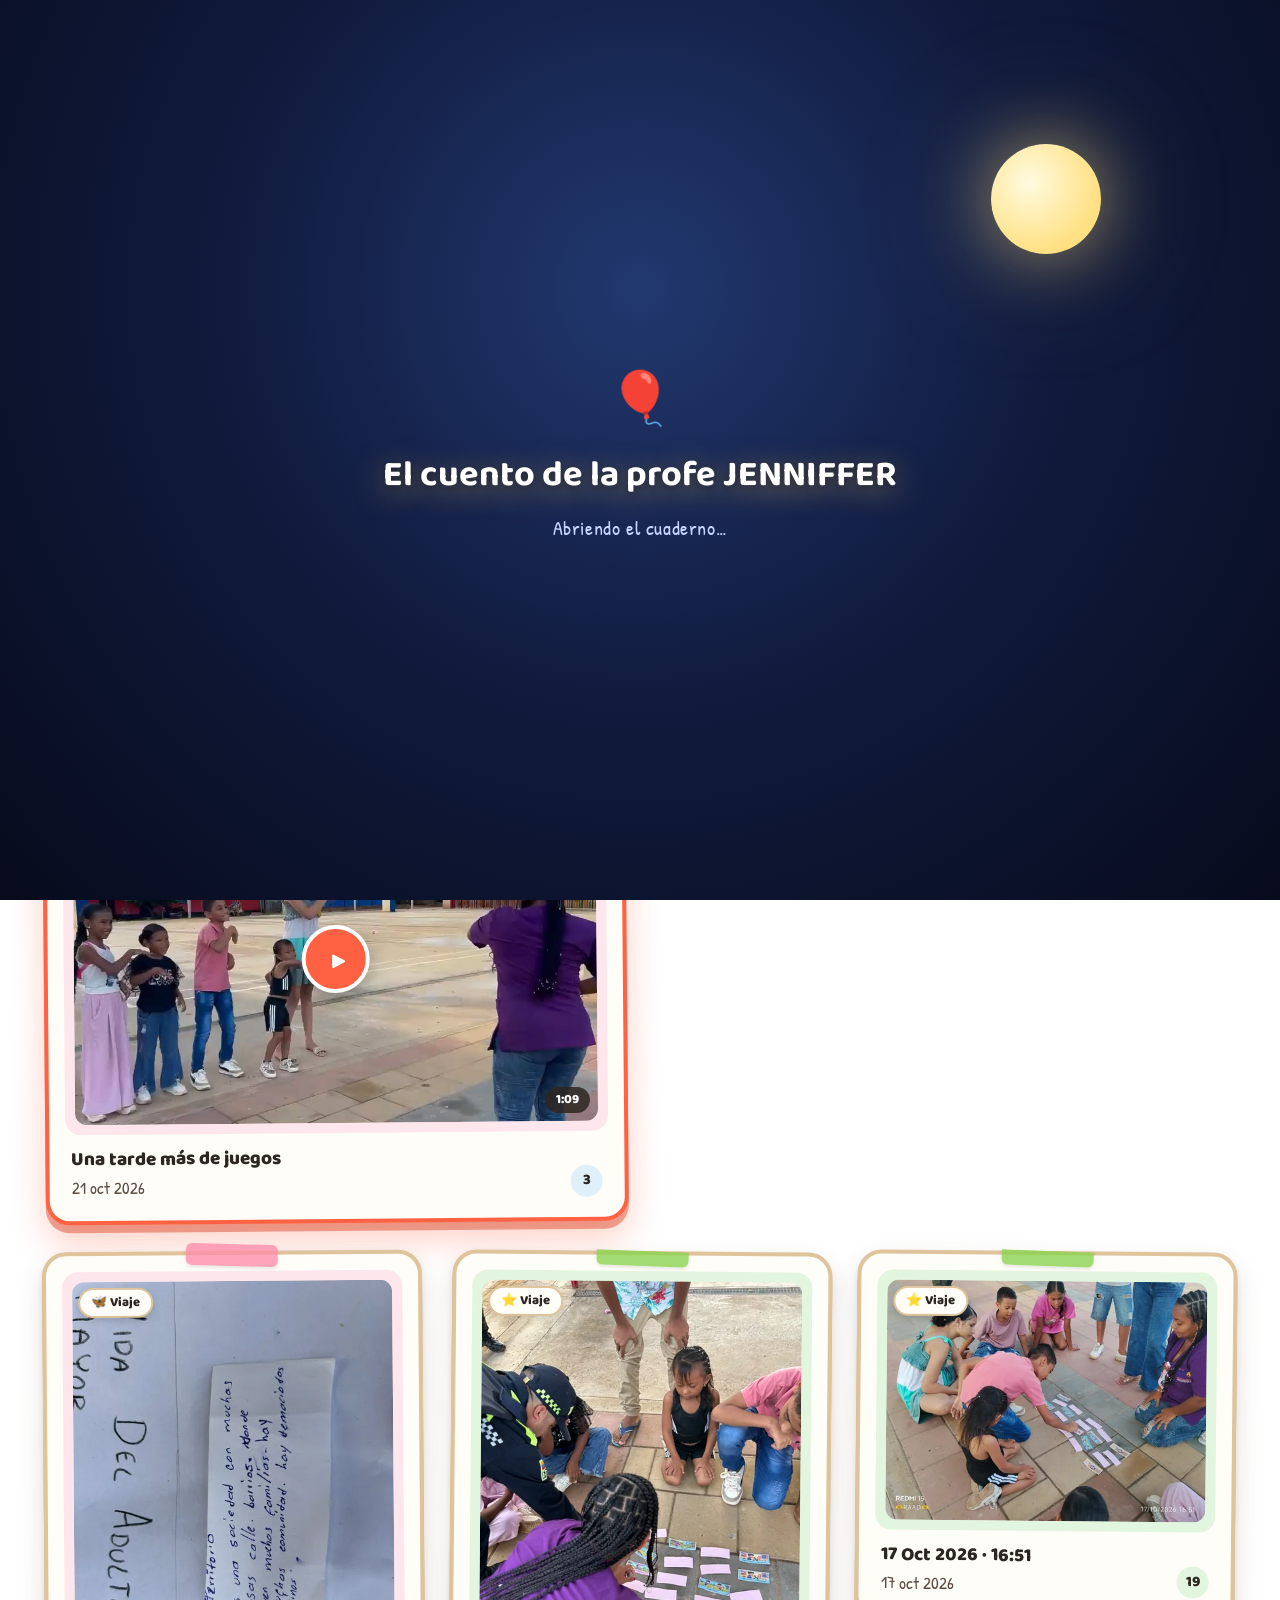
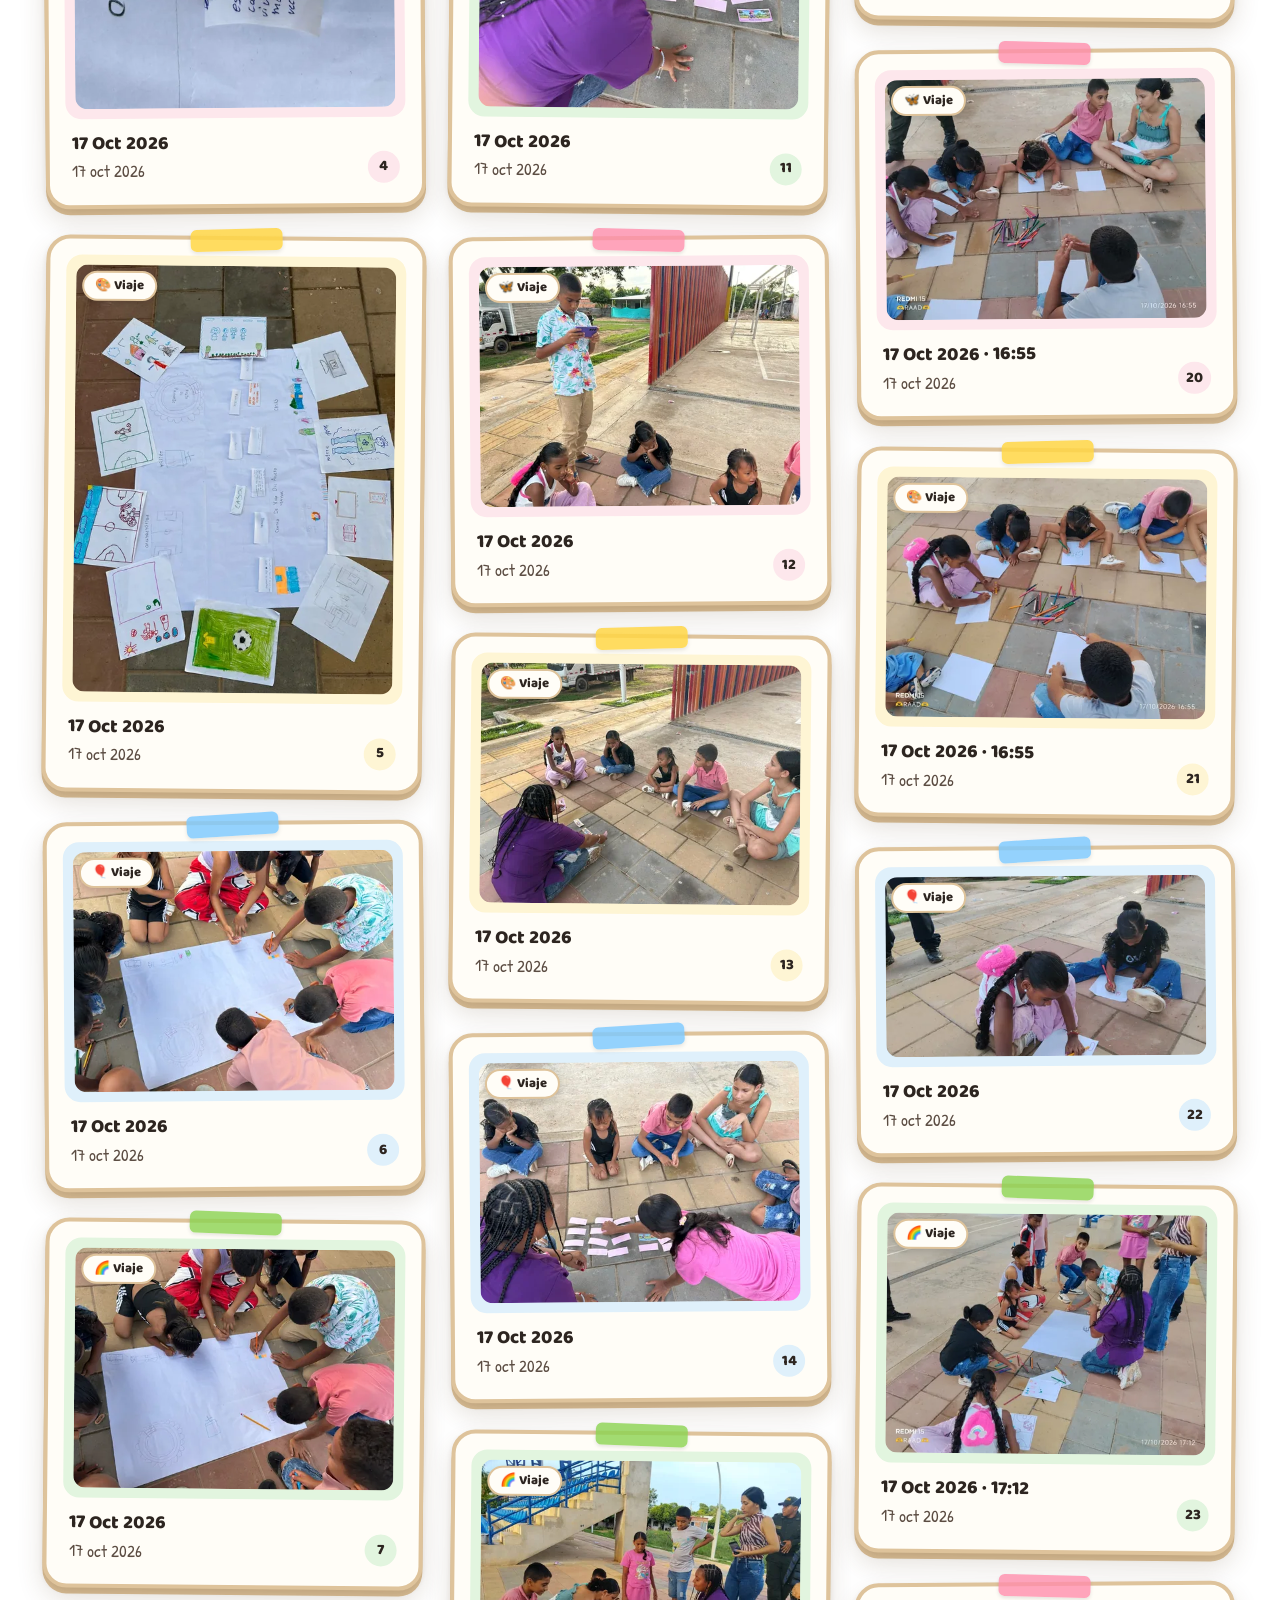
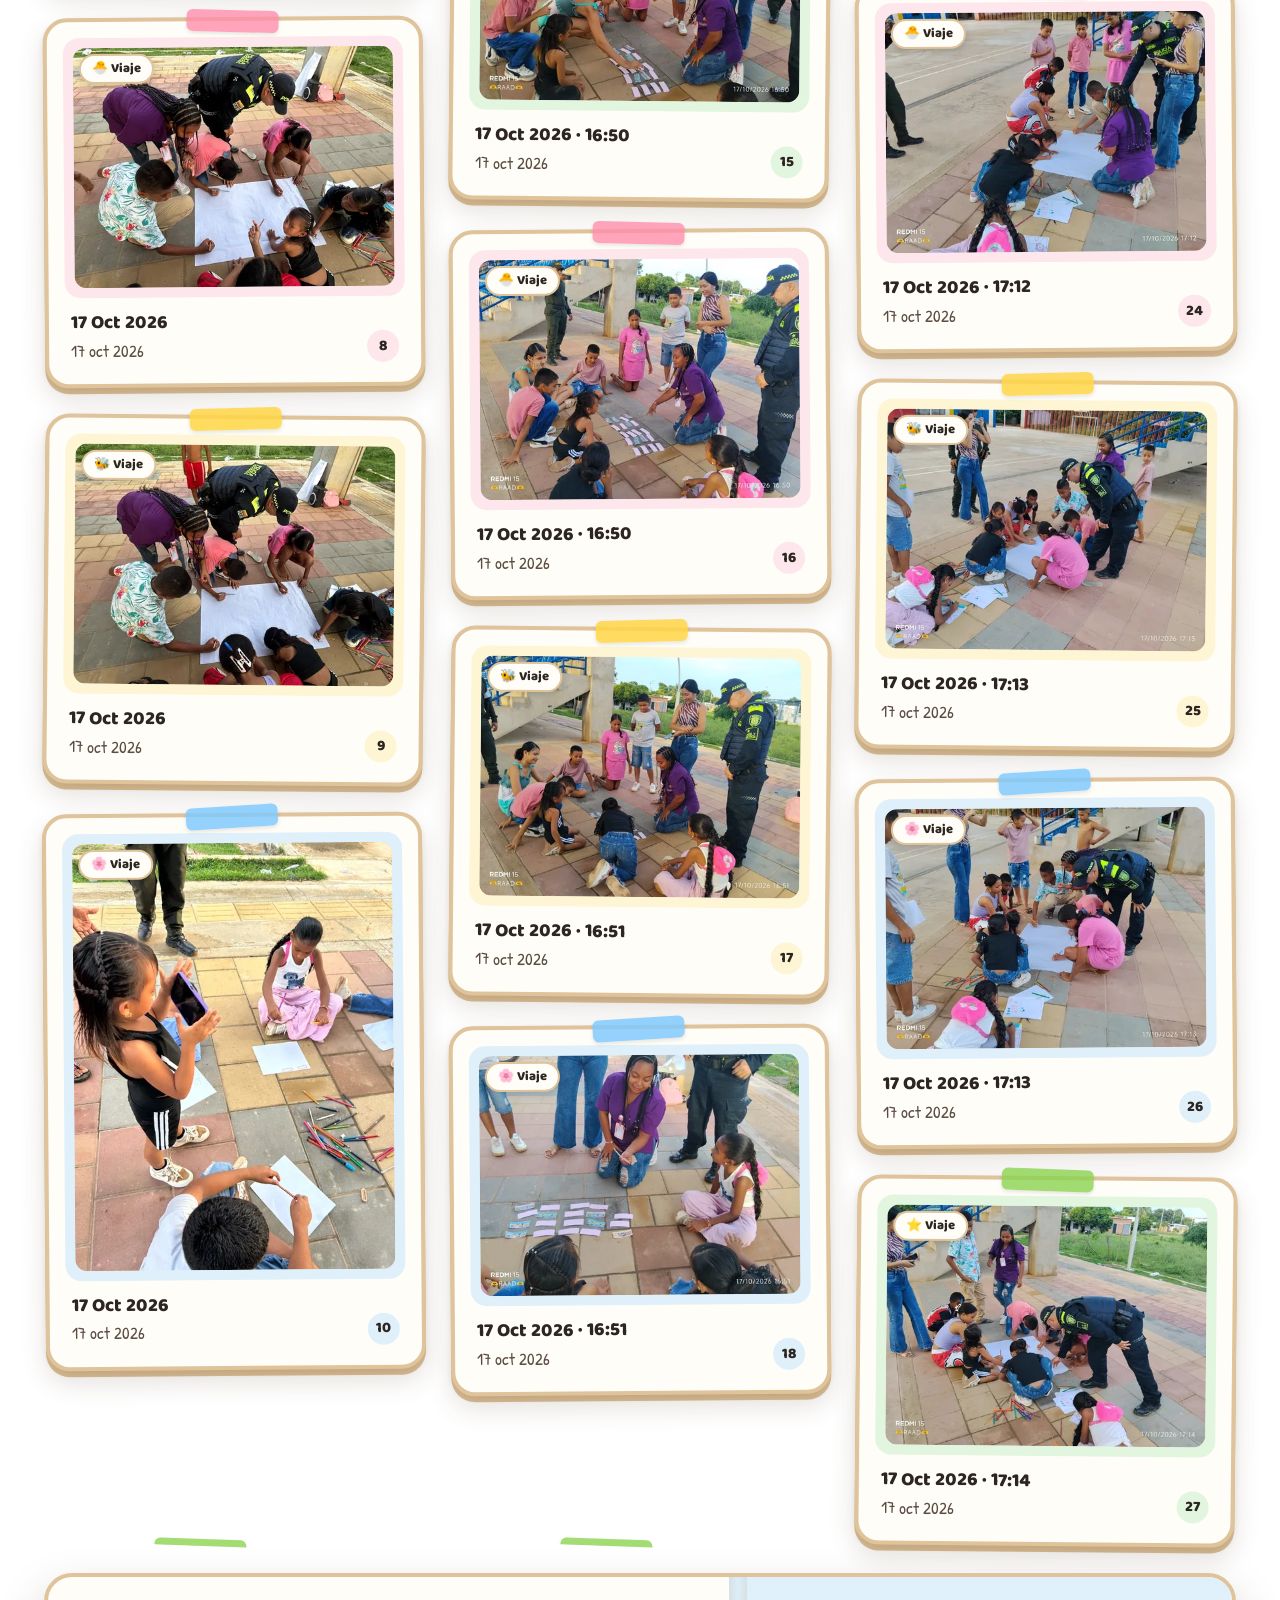
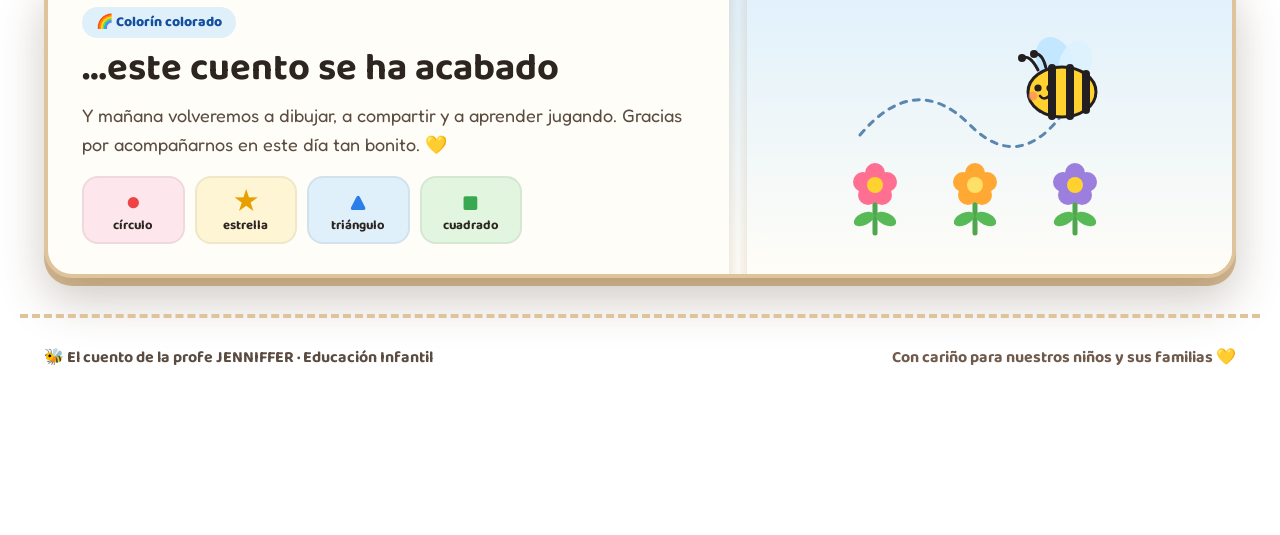
==== commit a572049a: "Tercer video (Una tarde mas de juegos) y arreglo del clic en videos destacados + titulos persistente" ====
--- a/index.html
+++ b/index.html
@@ -16,7 +16,7 @@
 <link rel="preconnect" href="https://fonts.googleapis.com">
 <link rel="preconnect" href="https://fonts.gstatic.com" crossorigin>
 <link rel="stylesheet" href="https://fonts.googleapis.com/css2?family=Baloo+2:wght@600;700;800&family=Fredoka:wght@400;500;600;700&family=Patrick+Hand&display=swap">
-<link rel="stylesheet" href="assets/css/styles.css">
+<link rel="stylesheet" href="assets/css/styles.css?v=20261023">
 <link rel="icon" href="assets/img/favicon.svg" type="image/svg+xml">
 </head>
 <body>
@@ -350,8 +350,8 @@
 
 <input type="file" id="fileInput" accept="image/*" multiple hidden>
 
-<script src="assets/js/db.js"></script>
-<script src="assets/js/musica.js"></script>
-<script src="assets/js/app.js"></script>
+<script src="assets/js/db.js?v=20261023"></script>
+<script src="assets/js/musica.js?v=20261023"></script>
+<script src="assets/js/app.js?v=20261023"></script>
 </body>
 </html>
